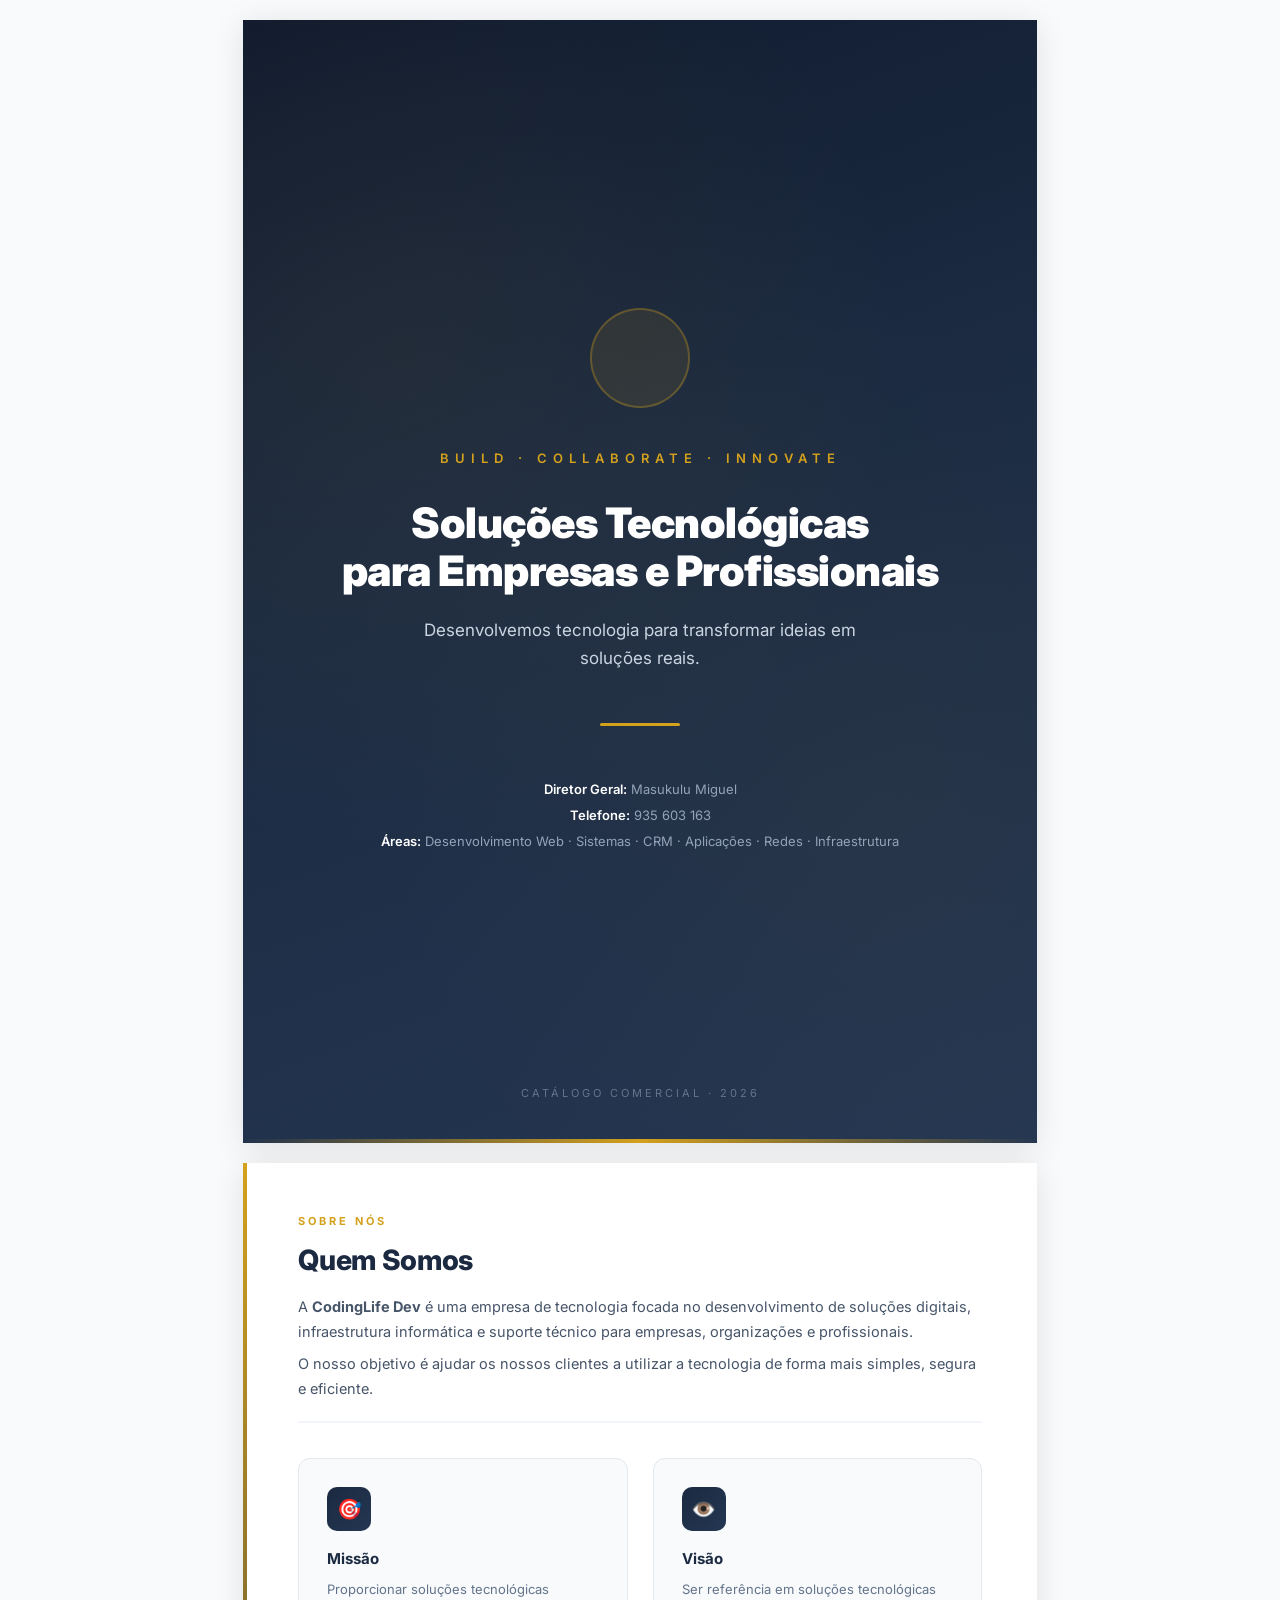
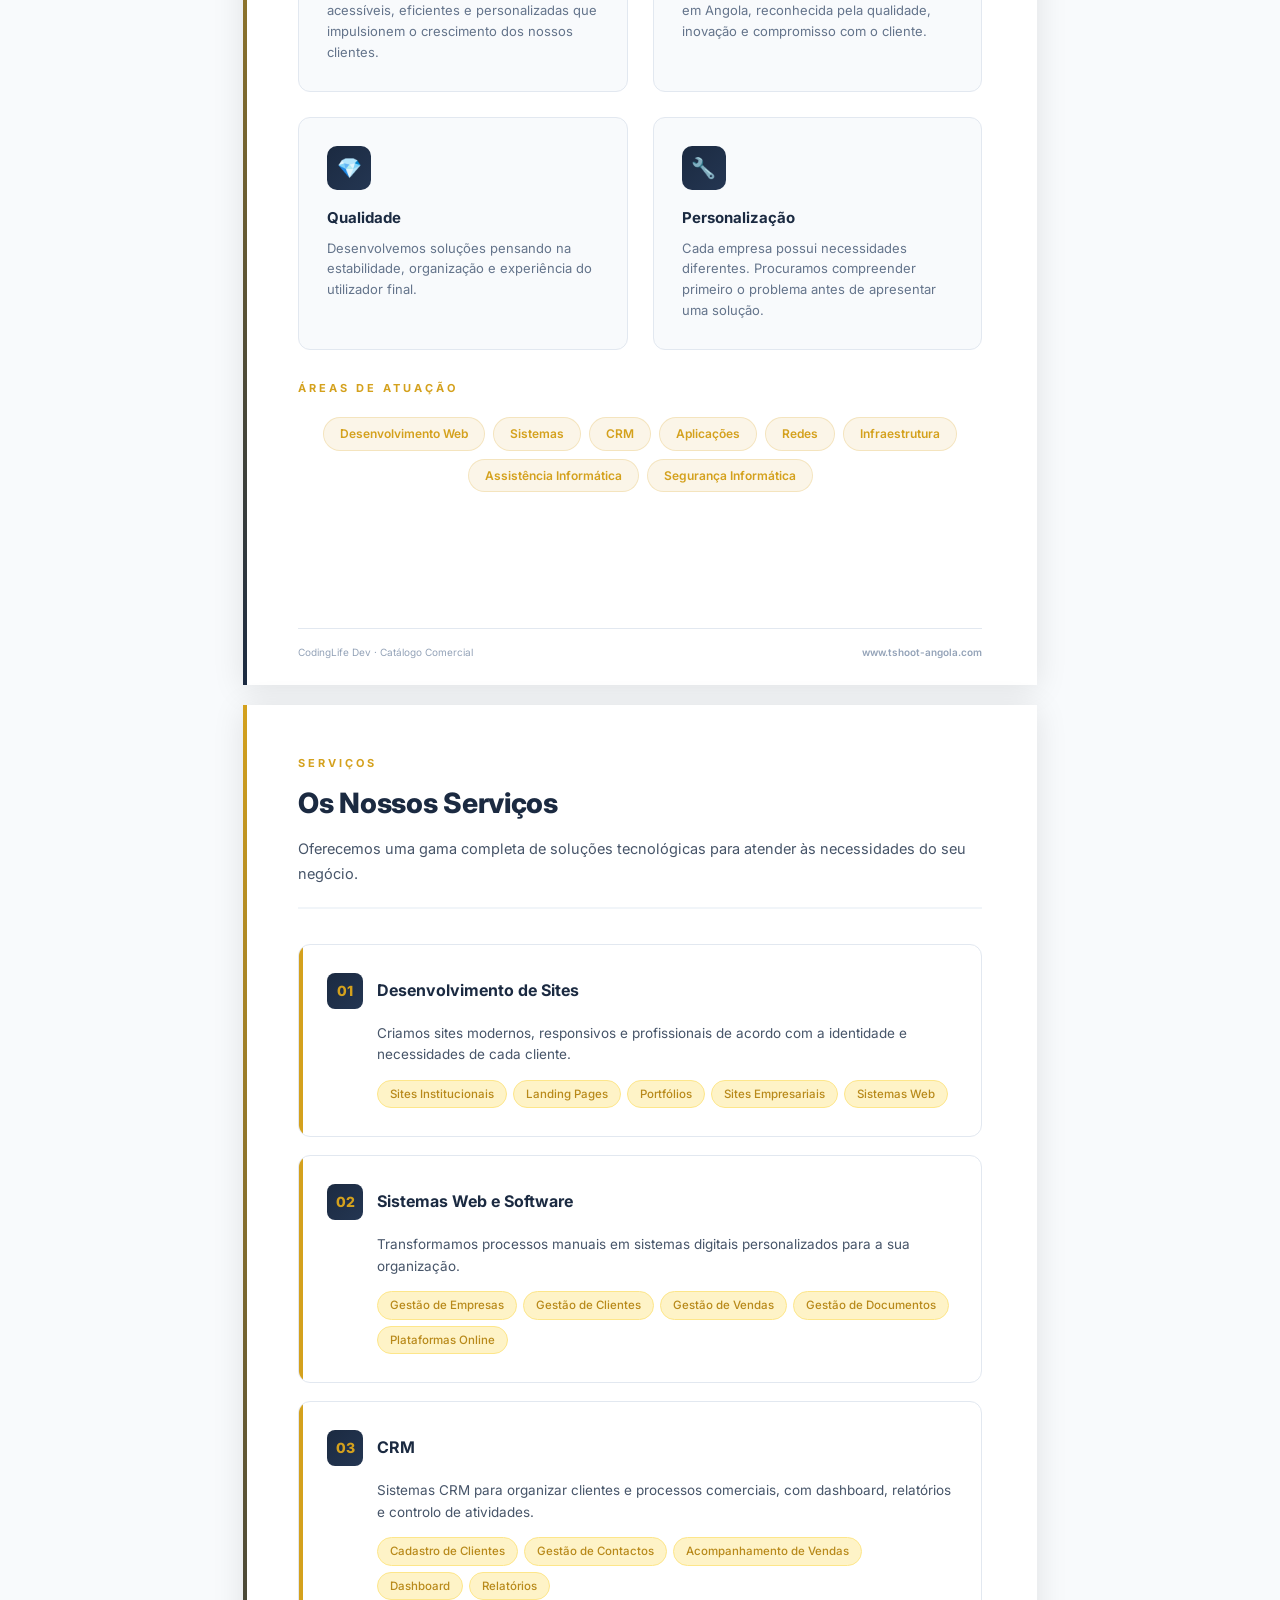
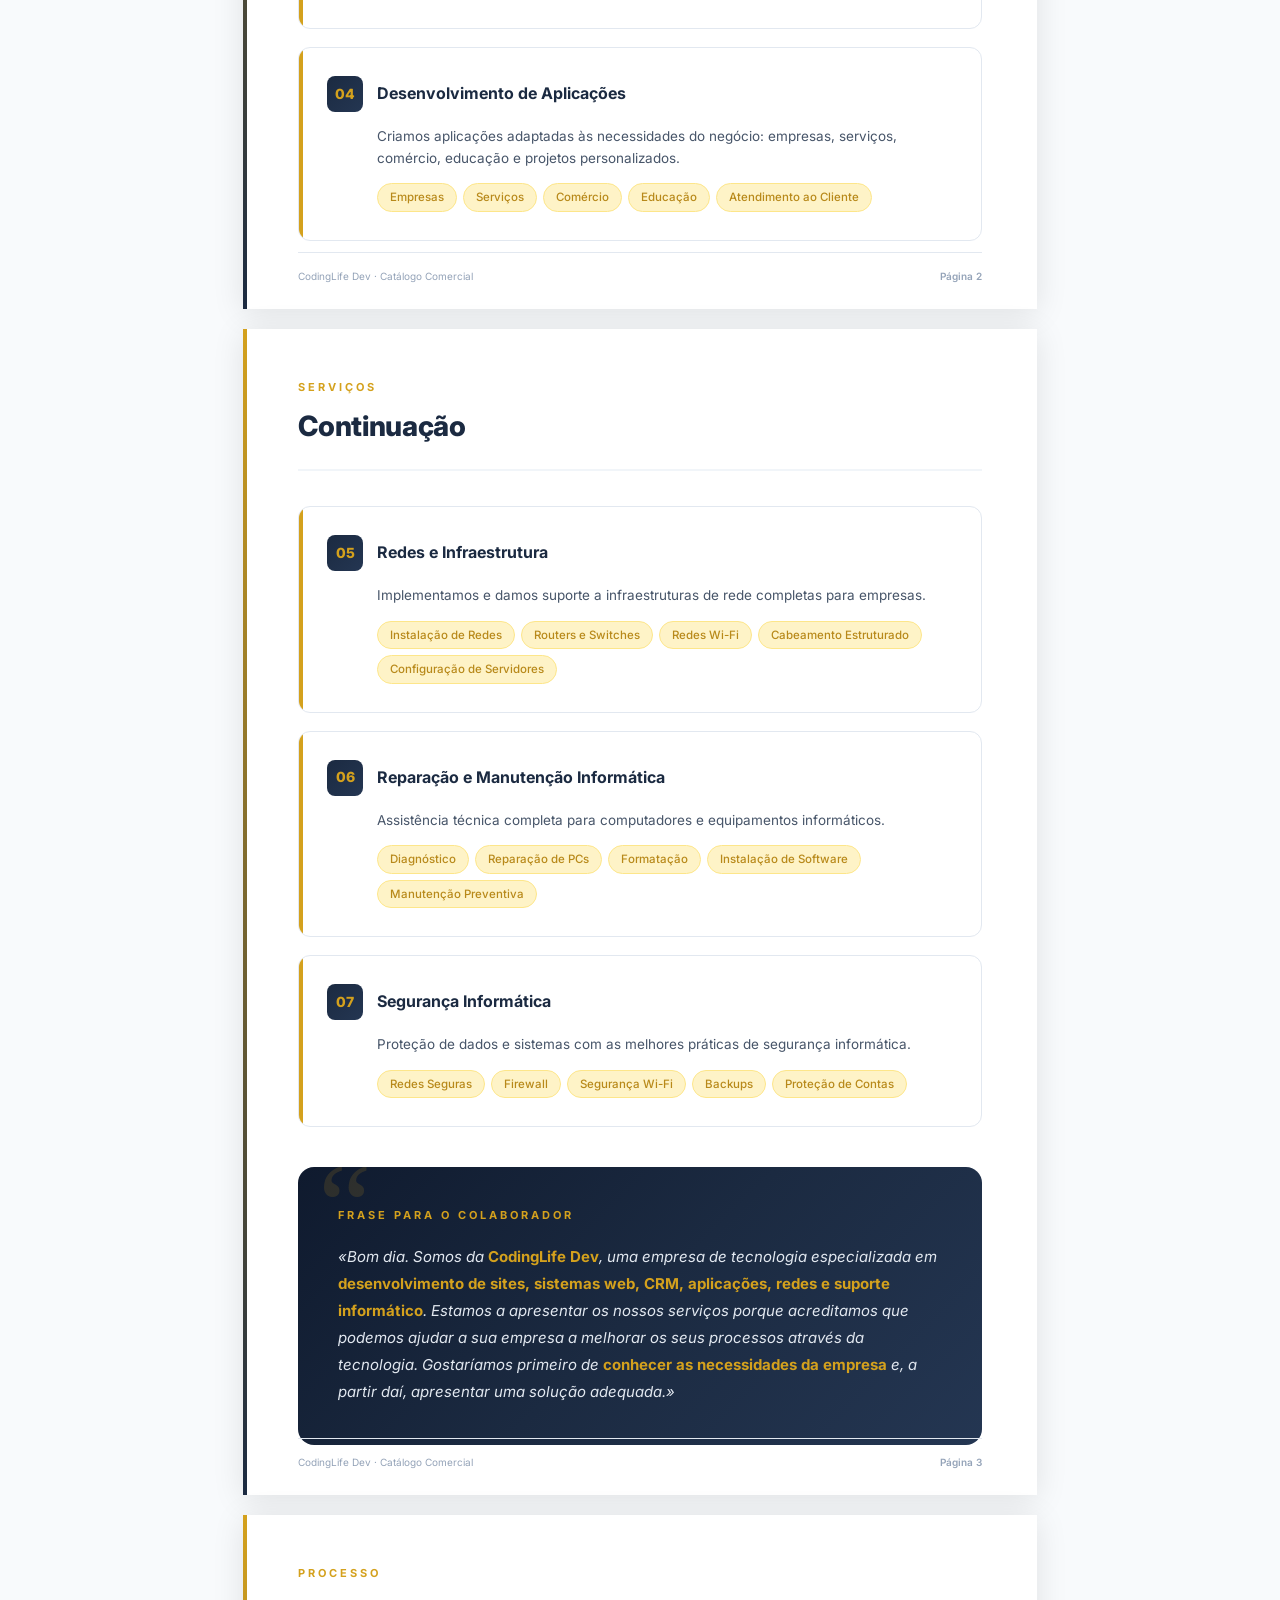
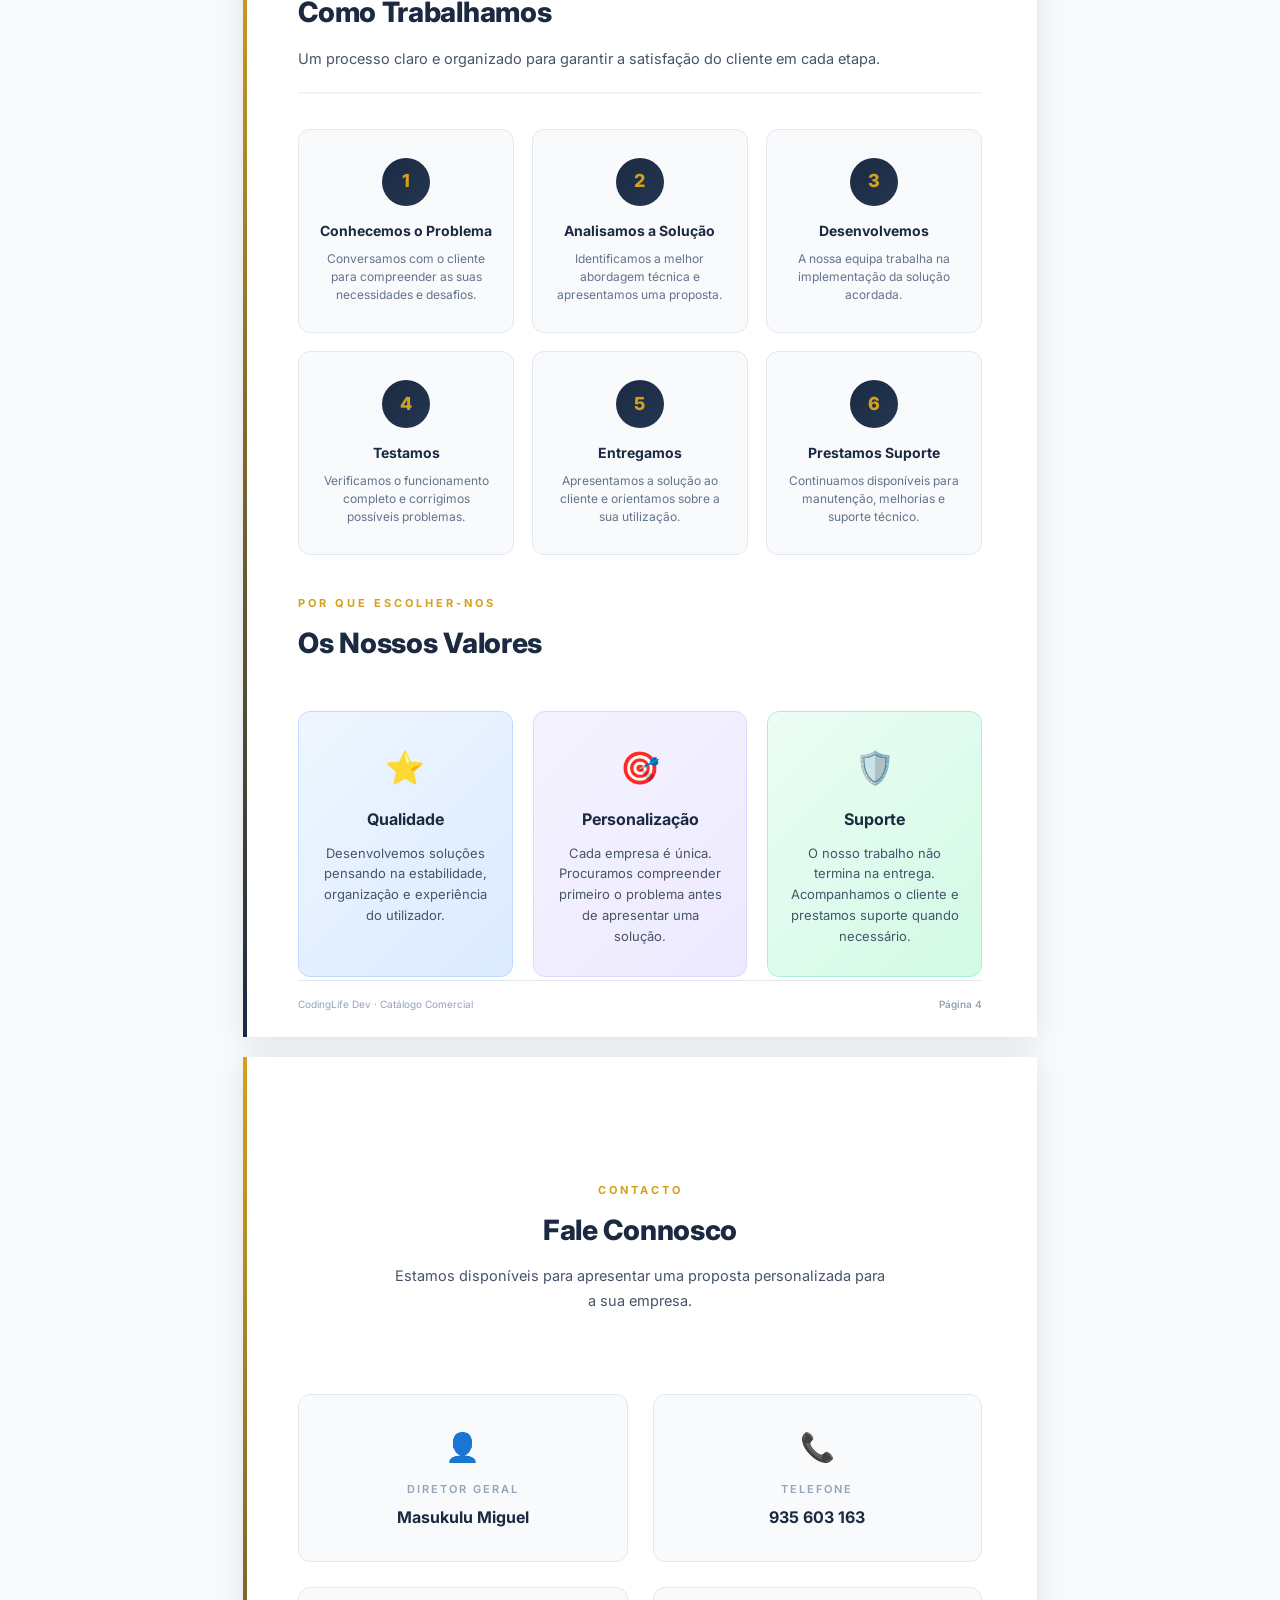
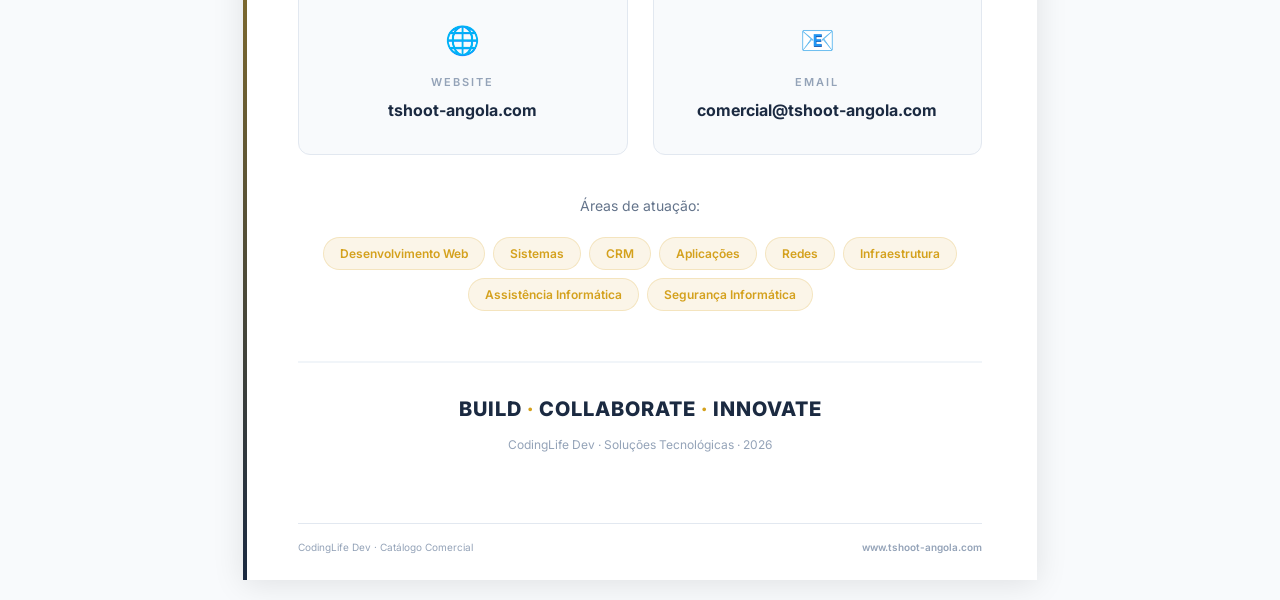
==== admin/public/catalogo-codinglife.html @ f054c332 "docs: add professional commercial catalog for CodingLife Dev" ====
<!DOCTYPE html>
<html lang="pt">
<head>
    <meta charset="UTF-8">
    <meta name="viewport" content="width=device-width, initial-scale=1.0">
    <title>CodingLife Dev - Catálogo Comercial</title>
    <style>
        @import url('https://fonts.googleapis.com/css2?family=Inter:wght@300;400;500;600;700;800;900&family=Plus+Jakarta+Sans:wght@400;500;600;700;800&display=swap');

        * { margin: 0; padding: 0; box-sizing: border-box; }

        :root {
            --navy: #1B2A41;
            --navy-light: #243652;
            --navy-dark: #0f1a2e;
            --gold: #D4A11D;
            --gold-light: #e8b93a;
            --gold-dark: #b8891a;
            --white: #ffffff;
            --gray-50: #f8fafc;
            --gray-100: #f1f5f9;
            --gray-200: #e2e8f0;
            --gray-300: #cbd5e1;
            --gray-400: #94a3b8;
            --gray-500: #64748b;
            --gray-600: #475569;
            --gray-700: #334155;
            --gray-800: #1e293b;
            --gray-900: #0f172a;
        }

        body {
            font-family: 'Inter', 'Plus Jakarta Sans', sans-serif;
            background: var(--gray-50);
            color: var(--gray-800);
            line-height: 1.6;
        }

        .page {
            width: 210mm;
            min-height: 297mm;
            margin: 0 auto;
            background: var(--white);
            position: relative;
            overflow: hidden;
        }

        @media screen {
            .page {
                margin: 20px auto;
                box-shadow: 0 4px 30px rgba(0,0,0,0.1);
            }
        }

        /* ==================== CAPA ==================== */
        .cover {
            height: 297mm;
            background: linear-gradient(160deg, var(--navy-dark) 0%, var(--navy) 40%, var(--navy-light) 100%);
            display: flex;
            flex-direction: column;
            justify-content: center;
            align-items: center;
            text-align: center;
            position: relative;
            padding: 60px 50px;
        }

        .cover::before {
            content: '';
            position: absolute;
            top: 0; left: 0; right: 0; bottom: 0;
            background:
                radial-gradient(circle at 20% 30%, rgba(212,161,29,0.06) 0%, transparent 50%),
                radial-gradient(circle at 80% 70%, rgba(212,161,29,0.04) 0%, transparent 50%);
        }

        .cover::after {
            content: '';
            position: absolute;
            bottom: 0; left: 0; right: 0;
            height: 4px;
            background: linear-gradient(90deg, transparent, var(--gold), transparent);
        }

        .cover-content {
            position: relative;
            z-index: 1;
        }

        .cover-logo {
            width: 220px;
            margin-bottom: 50px;
            filter: brightness(1.1);
        }

        .cover-tagline {
            color: var(--gold);
            font-size: 13px;
            font-weight: 600;
            letter-spacing: 6px;
            text-transform: uppercase;
            margin-bottom: 30px;
        }

        .cover-title {
            color: var(--white);
            font-size: 42px;
            font-weight: 900;
            line-height: 1.15;
            margin-bottom: 20px;
            letter-spacing: -0.5px;
        }

        .cover-subtitle {
            color: var(--gray-300);
            font-size: 17px;
            font-weight: 400;
            max-width: 500px;
            margin: 0 auto 50px;
            line-height: 1.7;
        }

        .cover-divider {
            width: 80px;
            height: 3px;
            background: var(--gold);
            margin: 0 auto 50px;
            border-radius: 2px;
        }

        .cover-contact {
            color: var(--gray-400);
            font-size: 13px;
            line-height: 2;
        }

        .cover-contact strong {
            color: var(--white);
            font-weight: 600;
        }

        .cover-bottom {
            position: absolute;
            bottom: 40px;
            left: 0; right: 0;
            text-align: center;
            z-index: 1;
        }

        .cover-bottom p {
            color: var(--gray-500);
            font-size: 11px;
            letter-spacing: 3px;
            text-transform: uppercase;
        }

        /* ==================== SECCÕES ==================== */
        .section-page {
            padding: 50px 55px;
            min-height: 297mm;
            position: relative;
        }

        .section-page::before {
            content: '';
            position: absolute;
            top: 0; left: 0;
            width: 4px;
            height: 100%;
            background: linear-gradient(180deg, var(--gold) 0%, var(--navy) 100%);
        }

        .section-header {
            margin-bottom: 35px;
            padding-bottom: 20px;
            border-bottom: 2px solid var(--gray-100);
        }

        .section-number {
            font-size: 11px;
            font-weight: 700;
            color: var(--gold);
            letter-spacing: 3px;
            text-transform: uppercase;
            margin-bottom: 8px;
        }

        .section-title {
            font-size: 28px;
            font-weight: 800;
            color: var(--navy);
            letter-spacing: -0.3px;
        }

        .section-intro {
            font-size: 14.5px;
            color: var(--gray-600);
            margin-top: 12px;
            line-height: 1.7;
        }

        /* ==================== SOBRE ==================== */
        .about-grid {
            display: grid;
            grid-template-columns: 1fr 1fr;
            gap: 25px;
            margin-top: 25px;
        }

        .about-card {
            background: var(--gray-50);
            border: 1px solid var(--gray-200);
            border-radius: 12px;
            padding: 28px;
            transition: all 0.3s;
        }

        .about-card:hover {
            border-color: var(--gold);
            box-shadow: 0 4px 20px rgba(212,161,29,0.08);
        }

        .about-card .icon {
            width: 44px;
            height: 44px;
            background: linear-gradient(135deg, var(--navy), var(--navy-light));
            border-radius: 10px;
            display: flex;
            align-items: center;
            justify-content: center;
            font-size: 20px;
            margin-bottom: 16px;
        }

        .about-card h3 {
            font-size: 15px;
            font-weight: 700;
            color: var(--navy);
            margin-bottom: 8px;
        }

        .about-card p {
            font-size: 13px;
            color: var(--gray-500);
            line-height: 1.6;
        }

        /* ==================== SERVIÇOS ==================== */
        .service-item {
            background: var(--white);
            border: 1px solid var(--gray-200);
            border-radius: 12px;
            padding: 28px;
            margin-bottom: 18px;
            position: relative;
            overflow: hidden;
            page-break-inside: avoid;
        }

        .service-item::before {
            content: '';
            position: absolute;
            top: 0; left: 0;
            width: 4px;
            height: 100%;
            background: var(--gold);
            border-radius: 2px 0 0 2px;
        }

        .service-item:hover {
            border-color: var(--gold-light);
            box-shadow: 0 2px 15px rgba(212,161,29,0.06);
        }

        .service-header {
            display: flex;
            align-items: center;
            gap: 14px;
            margin-bottom: 14px;
        }

        .service-num {
            width: 36px;
            height: 36px;
            background: linear-gradient(135deg, var(--navy), var(--navy-light));
            color: var(--gold);
            border-radius: 8px;
            display: flex;
            align-items: center;
            justify-content: center;
            font-size: 14px;
            font-weight: 800;
            flex-shrink: 0;
        }

        .service-name {
            font-size: 16px;
            font-weight: 700;
            color: var(--navy);
        }

        .service-desc {
            font-size: 13.5px;
            color: var(--gray-600);
            margin-bottom: 14px;
            padding-left: 50px;
        }

        .service-tags {
            display: flex;
            flex-wrap: wrap;
            gap: 6px;
            padding-left: 50px;
        }

        .tag {
            display: inline-block;
            padding: 4px 12px;
            border-radius: 20px;
            font-size: 11.5px;
            font-weight: 500;
            background: var(--gray-50);
            color: var(--gray-600);
            border: 1px solid var(--gray-200);
        }

        .tag-gold {
            background: #fef3c7;
            color: var(--gold-dark);
            border-color: #fde68a;
        }

        /* ==================== PROCESSO ==================== */
        .process-grid {
            display: grid;
            grid-template-columns: repeat(3, 1fr);
            gap: 18px;
            margin-top: 25px;
        }

        .process-step {
            text-align: center;
            padding: 28px 18px;
            background: var(--gray-50);
            border: 1px solid var(--gray-200);
            border-radius: 12px;
            position: relative;
        }

        .process-step:hover {
            border-color: var(--gold);
        }

        .step-num {
            width: 48px;
            height: 48px;
            background: linear-gradient(135deg, var(--navy), var(--navy-light));
            color: var(--gold);
            border-radius: 50%;
            display: flex;
            align-items: center;
            justify-content: center;
            font-size: 18px;
            font-weight: 800;
            margin: 0 auto 14px;
        }

        .step-title {
            font-size: 14px;
            font-weight: 700;
            color: var(--navy);
            margin-bottom: 8px;
        }

        .step-desc {
            font-size: 12px;
            color: var(--gray-500);
            line-height: 1.5;
        }

        /* ==================== POR QUE NÓS ==================== */
        .why-grid {
            display: grid;
            grid-template-columns: repeat(3, 1fr);
            gap: 20px;
            margin-top: 25px;
        }

        .why-card {
            text-align: center;
            padding: 30px 20px;
            border-radius: 12px;
            border: 1px solid var(--gray-200);
        }

        .why-card:nth-child(1) {
            background: linear-gradient(135deg, #eff6ff, #dbeafe);
            border-color: #bfdbfe;
        }

        .why-card:nth-child(2) {
            background: linear-gradient(135deg, #f5f3ff, #ede9fe);
            border-color: #ddd6fe;
        }

        .why-card:nth-child(3) {
            background: linear-gradient(135deg, #ecfdf5, #d1fae5);
            border-color: #a7f3d0;
        }

        .why-icon {
            font-size: 32px;
            margin-bottom: 14px;
        }

        .why-card h3 {
            font-size: 16px;
            font-weight: 700;
            color: var(--navy);
            margin-bottom: 10px;
        }

        .why-card p {
            font-size: 13px;
            color: var(--gray-600);
            line-height: 1.6;
        }

        /* ==================== FRASE ==================== */
        .pitch-box {
            background: linear-gradient(135deg, var(--navy-dark), var(--navy), var(--navy-light));
            border-radius: 16px;
            padding: 40px;
            margin-top: 30px;
            position: relative;
            overflow: hidden;
        }

        .pitch-box::before {
            content: '\201C';
            position: absolute;
            top: -20px;
            left: 20px;
            font-size: 120px;
            color: rgba(212,161,29,0.15);
            font-family: Georgia, serif;
            line-height: 1;
        }

        .pitch-box .label {
            font-size: 11px;
            font-weight: 700;
            color: var(--gold);
            letter-spacing: 3px;
            text-transform: uppercase;
            margin-bottom: 18px;
            position: relative;
            z-index: 1;
        }

        .pitch-box .text {
            font-size: 15px;
            color: var(--gray-200);
            line-height: 1.8;
            font-style: italic;
            position: relative;
            z-index: 1;
        }

        .pitch-box .text strong {
            color: var(--gold);
            font-style: normal;
        }

        /* ==================== CONTACTO ==================== */
        .contact-grid {
            display: grid;
            grid-template-columns: 1fr 1fr;
            gap: 25px;
            margin-top: 25px;
        }

        .contact-card {
            background: var(--gray-50);
            border: 1px solid var(--gray-200);
            border-radius: 12px;
            padding: 30px;
            text-align: center;
        }

        .contact-card .icon {
            font-size: 28px;
            margin-bottom: 12px;
        }

        .contact-card .label {
            font-size: 11px;
            font-weight: 600;
            color: var(--gray-400);
            letter-spacing: 2px;
            text-transform: uppercase;
            margin-bottom: 6px;
        }

        .contact-card .value {
            font-size: 16px;
            font-weight: 700;
            color: var(--navy);
        }

        .contact-card .value a {
            color: var(--navy);
            text-decoration: none;
        }

        /* ==================== RODAPÉ ==================== */
        .page-footer {
            position: absolute;
            bottom: 25px;
            left: 55px;
            right: 55px;
            display: flex;
            justify-content: space-between;
            align-items: center;
            padding-top: 15px;
            border-top: 1px solid var(--gray-200);
        }

        .page-footer .left {
            font-size: 10px;
            color: var(--gray-400);
        }

        .page-footer .right {
            font-size: 10px;
            color: var(--gray-400);
            font-weight: 600;
        }

        /* ==================== UTILITÁRIOS ==================== */
        .gold-text { color: var(--gold); }
        .navy-text { color: var(--navy); }
        .text-center { text-align: center; }
        .mt-10 { margin-top: 10px; }
        .mt-20 { margin-top: 20px; }
        .mb-10 { margin-bottom: 10px; }

        .areas-bar {
            display: flex;
            flex-wrap: wrap;
            gap: 8px;
            justify-content: center;
            margin-top: 20px;
        }

        .area-badge {
            padding: 6px 16px;
            border-radius: 20px;
            font-size: 12px;
            font-weight: 600;
            background: rgba(212,161,29,0.1);
            color: var(--gold);
            border: 1px solid rgba(212,161,29,0.2);
        }

        @media print {
            body { background: white; }
            .page { margin: 0; box-shadow: none; }
            .page-break { page-break-before: always; }
        }
    </style>
</head>
<body>

<!-- ==================== PÁGINA 1: CAPA ==================== -->
<div class="page">
    <div class="cover">
        <div class="cover-content">
            <img src="https://i.imgur.com/logo-placeholder.png" alt="CodingLife Dev" class="cover-logo"
                 onerror="this.outerHTML='<div style=&quot;width:100px;height:100px;background:rgba(212,161,29,0.1);border-radius:50%;display:flex;align-items:center;justify-content:center;margin:0 auto 40px;border:2px solid rgba(212,161,29,0.3)&quot;><span style=&quot;font-size:36px;color:#D4A11D;font-weight:900&quot;>&lt;/&gt;</span></div>'">
            <div class="cover-tagline">Build · Collaborate · Innovate</div>
            <h1 class="cover-title">Soluções Tecnológicas<br>para Empresas e Profissionais</h1>
            <p class="cover-subtitle">Desenvolvemos tecnologia para transformar ideias em soluções reais.</p>
            <div class="cover-divider"></div>
            <div class="cover-contact">
                <strong>Diretor Geral:</strong> Masukulu Miguel<br>
                <strong>Telefone:</strong> 935 603 163<br>
                <strong>Áreas:</strong> Desenvolvimento Web · Sistemas · CRM · Aplicações · Redes · Infraestrutura
            </div>
        </div>
        <div class="cover-bottom">
            <p>Catálogo Comercial · 2026</p>
        </div>
    </div>
</div>

<!-- ==================== PÁGINA 2: SOBRE NÓS ==================== -->
<div class="page page-break">
    <div class="section-page">
        <div class="section-header">
            <div class="section-number">Sobre Nós</div>
            <h2 class="section-title">Quem Somos</h2>
            <p class="section-intro">
                A <strong>CodingLife Dev</strong> é uma empresa de tecnologia focada no desenvolvimento de soluções digitais,
                infraestrutura informática e suporte técnico para empresas, organizações e profissionais.
            </p>
            <p class="section-intro" style="margin-top: 8px;">
                O nosso objetivo é ajudar os nossos clientes a utilizar a tecnologia de forma mais simples, segura e eficiente.
            </p>
        </div>

        <div class="about-grid">
            <div class="about-card">
                <div class="icon">🎯</div>
                <h3>Missão</h3>
                <p>Proporcionar soluções tecnológicas acessíveis, eficientes e personalizadas que impulsionem o crescimento dos nossos clientes.</p>
            </div>
            <div class="about-card">
                <div class="icon">👁️</div>
                <h3>Visão</h3>
                <p>Ser referência em soluções tecnológicas em Angola, reconhecida pela qualidade, inovação e compromisso com o cliente.</p>
            </div>
            <div class="about-card">
                <div class="icon">💎</div>
                <h3>Qualidade</h3>
                <p>Desenvolvemos soluções pensando na estabilidade, organização e experiência do utilizador final.</p>
            </div>
            <div class="about-card">
                <div class="icon">🔧</div>
                <h3>Personalização</h3>
                <p>Cada empresa possui necessidades diferentes. Procuramos compreender primeiro o problema antes de apresentar uma solução.</p>
            </div>
        </div>

        <div style="margin-top: 30px;">
            <div class="section-number">Áreas de Atuação</div>
            <div class="areas-bar">
                <span class="area-badge">Desenvolvimento Web</span>
                <span class="area-badge">Sistemas</span>
                <span class="area-badge">CRM</span>
                <span class="area-badge">Aplicações</span>
                <span class="area-badge">Redes</span>
                <span class="area-badge">Infraestrutura</span>
                <span class="area-badge">Assistência Informática</span>
                <span class="area-badge">Segurança Informática</span>
            </div>
        </div>

        <div class="page-footer">
            <div class="left">CodingLife Dev · Catálogo Comercial</div>
            <div class="right">www.tshoot-angola.com</div>
        </div>
    </div>
</div>

<!-- ==================== PÁGINA 3: SERVIÇOS (1-4) ==================== -->
<div class="page page-break">
    <div class="section-page">
        <div class="section-header">
            <div class="section-number">Serviços</div>
            <h2 class="section-title">Os Nossos Serviços</h2>
            <p class="section-intro">Oferecemos uma gama completa de soluções tecnológicas para atender às necessidades do seu negócio.</p>
        </div>

        <div class="service-item">
            <div class="service-header">
                <div class="service-num">01</div>
                <h3 class="service-name">Desenvolvimento de Sites</h3>
            </div>
            <p class="service-desc">Criamos sites modernos, responsivos e profissionais de acordo com a identidade e necessidades de cada cliente.</p>
            <div class="service-tags">
                <span class="tag tag-gold">Sites Institucionais</span>
                <span class="tag tag-gold">Landing Pages</span>
                <span class="tag tag-gold">Portfólios</span>
                <span class="tag tag-gold">Sites Empresariais</span>
                <span class="tag tag-gold">Sistemas Web</span>
            </div>
        </div>

        <div class="service-item">
            <div class="service-header">
                <div class="service-num">02</div>
                <h3 class="service-name">Sistemas Web e Software</h3>
            </div>
            <p class="service-desc">Transformamos processos manuais em sistemas digitais personalizados para a sua organização.</p>
            <div class="service-tags">
                <span class="tag tag-gold">Gestão de Empresas</span>
                <span class="tag tag-gold">Gestão de Clientes</span>
                <span class="tag tag-gold">Gestão de Vendas</span>
                <span class="tag tag-gold">Gestão de Documentos</span>
                <span class="tag tag-gold">Plataformas Online</span>
            </div>
        </div>

        <div class="service-item">
            <div class="service-header">
                <div class="service-num">03</div>
                <h3 class="service-name">CRM</h3>
            </div>
            <p class="service-desc">Sistemas CRM para organizar clientes e processos comerciais, com dashboard, relatórios e controlo de atividades.</p>
            <div class="service-tags">
                <span class="tag tag-gold">Cadastro de Clientes</span>
                <span class="tag tag-gold">Gestão de Contactos</span>
                <span class="tag tag-gold">Acompanhamento de Vendas</span>
                <span class="tag tag-gold">Dashboard</span>
                <span class="tag tag-gold">Relatórios</span>
            </div>
        </div>

        <div class="service-item">
            <div class="service-header">
                <div class="service-num">04</div>
                <h3 class="service-name">Desenvolvimento de Aplicações</h3>
            </div>
            <p class="service-desc">Criamos aplicações adaptadas às necessidades do negócio: empresas, serviços, comércio, educação e projetos personalizados.</p>
            <div class="service-tags">
                <span class="tag tag-gold">Empresas</span>
                <span class="tag tag-gold">Serviços</span>
                <span class="tag tag-gold">Comércio</span>
                <span class="tag tag-gold">Educação</span>
                <span class="tag tag-gold">Atendimento ao Cliente</span>
            </div>
        </div>

        <div class="page-footer">
            <div class="left">CodingLife Dev · Catálogo Comercial</div>
            <div class="right">Página 2</div>
        </div>
    </div>
</div>

<!-- ==================== PÁGINA 4: SERVIÇOS (5-7) ==================== -->
<div class="page page-break">
    <div class="section-page">
        <div class="section-header">
            <div class="section-number">Serviços</div>
            <h2 class="section-title">Continuação</h2>
        </div>

        <div class="service-item">
            <div class="service-header">
                <div class="service-num">05</div>
                <h3 class="service-name">Redes e Infraestrutura</h3>
            </div>
            <p class="service-desc">Implementamos e damos suporte a infraestruturas de rede completas para empresas.</p>
            <div class="service-tags">
                <span class="tag tag-gold">Instalação de Redes</span>
                <span class="tag tag-gold">Routers e Switches</span>
                <span class="tag tag-gold">Redes Wi-Fi</span>
                <span class="tag tag-gold">Cabeamento Estruturado</span>
                <span class="tag tag-gold">Configuração de Servidores</span>
            </div>
        </div>

        <div class="service-item">
            <div class="service-header">
                <div class="service-num">06</div>
                <h3 class="service-name">Reparação e Manutenção Informática</h3>
            </div>
            <p class="service-desc">Assistência técnica completa para computadores e equipamentos informáticos.</p>
            <div class="service-tags">
                <span class="tag tag-gold">Diagnóstico</span>
                <span class="tag tag-gold">Reparação de PCs</span>
                <span class="tag tag-gold">Formatação</span>
                <span class="tag tag-gold">Instalação de Software</span>
                <span class="tag tag-gold">Manutenção Preventiva</span>
            </div>
        </div>

        <div class="service-item">
            <div class="service-header">
                <div class="service-num">07</div>
                <h3 class="service-name">Segurança Informática</h3>
            </div>
            <p class="service-desc">Proteção de dados e sistemas com as melhores práticas de segurança informática.</p>
            <div class="service-tags">
                <span class="tag tag-gold">Redes Seguras</span>
                <span class="tag tag-gold">Firewall</span>
                <span class="tag tag-gold">Segurança Wi-Fi</span>
                <span class="tag tag-gold">Backups</span>
                <span class="tag tag-gold">Proteção de Contas</span>
            </div>
        </div>

        <div style="margin-top: 40px;">
            <div class="pitch-box">
                <div class="label">Frase para o Colaborador</div>
                <p class="text">
                    «Bom dia. Somos da <strong>CodingLife Dev</strong>, uma empresa de tecnologia especializada em
                    <strong>desenvolvimento de sites, sistemas web, CRM, aplicações, redes e suporte informático</strong>.
                    Estamos a apresentar os nossos serviços porque acreditamos que podemos ajudar a sua empresa a melhorar
                    os seus processos através da tecnologia. Gostaríamos primeiro de <strong>conhecer as necessidades
                    da empresa</strong> e, a partir daí, apresentar uma solução adequada.»
                </p>
            </div>
        </div>

        <div class="page-footer">
            <div class="left">CodingLife Dev · Catálogo Comercial</div>
            <div class="right">Página 3</div>
        </div>
    </div>
</div>

<!-- ==================== PÁGINA 5: PROCESSO ==================== -->
<div class="page page-break">
    <div class="section-page">
        <div class="section-header">
            <div class="section-number">Processo</div>
            <h2 class="section-title">Como Trabalhamos</h2>
            <p class="section-intro">Um processo claro e organizado para garantir a satisfação do cliente em cada etapa.</p>
        </div>

        <div class="process-grid">
            <div class="process-step">
                <div class="step-num">1</div>
                <h3 class="step-title">Conhecemos o Problema</h3>
                <p class="step-desc">Conversamos com o cliente para compreender as suas necessidades e desafios.</p>
            </div>
            <div class="process-step">
                <div class="step-num">2</div>
                <h3 class="step-title">Analisamos a Solução</h3>
                <p class="step-desc">Identificamos a melhor abordagem técnica e apresentamos uma proposta.</p>
            </div>
            <div class="process-step">
                <div class="step-num">3</div>
                <h3 class="step-title">Desenvolvemos</h3>
                <p class="step-desc">A nossa equipa trabalha na implementação da solução acordada.</p>
            </div>
            <div class="process-step">
                <div class="step-num">4</div>
                <h3 class="step-title">Testamos</h3>
                <p class="step-desc">Verificamos o funcionamento completo e corrigimos possíveis problemas.</p>
            </div>
            <div class="process-step">
                <div class="step-num">5</div>
                <h3 class="step-title">Entregamos</h3>
                <p class="step-desc">Apresentamos a solução ao cliente e orientamos sobre a sua utilização.</p>
            </div>
            <div class="process-step">
                <div class="step-num">6</div>
                <h3 class="step-title">Prestamos Suporte</h3>
                <p class="step-desc">Continuamos disponíveis para manutenção, melhorias e suporte técnico.</p>
            </div>
        </div>

        <div style="margin-top: 40px;">
            <div class="section-header" style="border-bottom: none; margin-bottom: 0;">
                <div class="section-number">Por que escolher-nos</div>
                <h2 class="section-title">Os Nossos Valores</h2>
            </div>

            <div class="why-grid">
                <div class="why-card">
                    <div class="why-icon">⭐</div>
                    <h3>Qualidade</h3>
                    <p>Desenvolvemos soluções pensando na estabilidade, organização e experiência do utilizador.</p>
                </div>
                <div class="why-card">
                    <div class="why-icon">🎯</div>
                    <h3>Personalização</h3>
                    <p>Cada empresa é única. Procuramos compreender primeiro o problema antes de apresentar uma solução.</p>
                </div>
                <div class="why-card">
                    <div class="why-icon">🛡️</div>
                    <h3>Suporte</h3>
                    <p>O nosso trabalho não termina na entrega. Acompanhamos o cliente e prestamos suporte quando necessário.</p>
                </div>
            </div>
        </div>

        <div class="page-footer">
            <div class="left">CodingLife Dev · Catálogo Comercial</div>
            <div class="right">Página 4</div>
        </div>
    </div>
</div>

<!-- ==================== PÁGINA 6: CONTACTO ==================== -->
<div class="page page-break">
    <div class="section-page" style="display: flex; flex-direction: column; justify-content: center;">
        <div class="section-header" style="text-align: center; border-bottom: none;">
            <div class="section-number" style="text-align: center;">Contacto</div>
            <h2 class="section-title" style="text-align: center;">Fale Connosco</h2>
            <p class="section-intro" style="text-align: center; max-width: 500px; margin: 12px auto 0;">
                Estamos disponíveis para apresentar uma proposta personalizada para a sua empresa.
            </p>
        </div>

        <div class="contact-grid">
            <div class="contact-card">
                <div class="icon">👤</div>
                <div class="label">Diretor Geral</div>
                <div class="value">Masukulu Miguel</div>
            </div>
            <div class="contact-card">
                <div class="icon">📞</div>
                <div class="label">Telefone</div>
                <div class="value"><a href="tel:+244935603163">935 603 163</a></div>
            </div>
            <div class="contact-card">
                <div class="icon">🌐</div>
                <div class="label">Website</div>
                <div class="value"><a href="https://tshoot-angola.com" target="_blank">tshoot-angola.com</a></div>
            </div>
            <div class="contact-card">
                <div class="icon">📧</div>
                <div class="label">Email</div>
                <div class="value"><a href="mailto:comercial@tshoot-angola.com">comercial@tshoot-angola.com</a></div>
            </div>
        </div>

        <div style="text-align: center; margin-top: 40px;">
            <p style="font-size: 14px; color: var(--gray-500); margin-bottom: 15px;">
                Áreas de atuação:
            </p>
            <div class="areas-bar">
                <span class="area-badge">Desenvolvimento Web</span>
                <span class="area-badge">Sistemas</span>
                <span class="area-badge">CRM</span>
                <span class="area-badge">Aplicações</span>
                <span class="area-badge">Redes</span>
                <span class="area-badge">Infraestrutura</span>
                <span class="area-badge">Assistência Informática</span>
                <span class="area-badge">Segurança Informática</span>
            </div>
        </div>

        <div style="text-align: center; margin-top: 50px; padding-top: 30px; border-top: 2px solid var(--gray-100);">
            <p style="font-size: 20px; font-weight: 800; color: var(--navy); letter-spacing: 1px;">
                BUILD <span class="gold-text">·</span> COLLABORATE <span class="gold-text">·</span> INNOVATE
            </p>
            <p style="font-size: 12px; color: var(--gray-400); margin-top: 10px;">
                CodingLife Dev · Soluções Tecnológicas · 2026
            </p>
        </div>

        <div class="page-footer">
            <div class="left">CodingLife Dev · Catálogo Comercial</div>
            <div class="right">www.tshoot-angola.com</div>
        </div>
    </div>
</div>

</body>
</html>
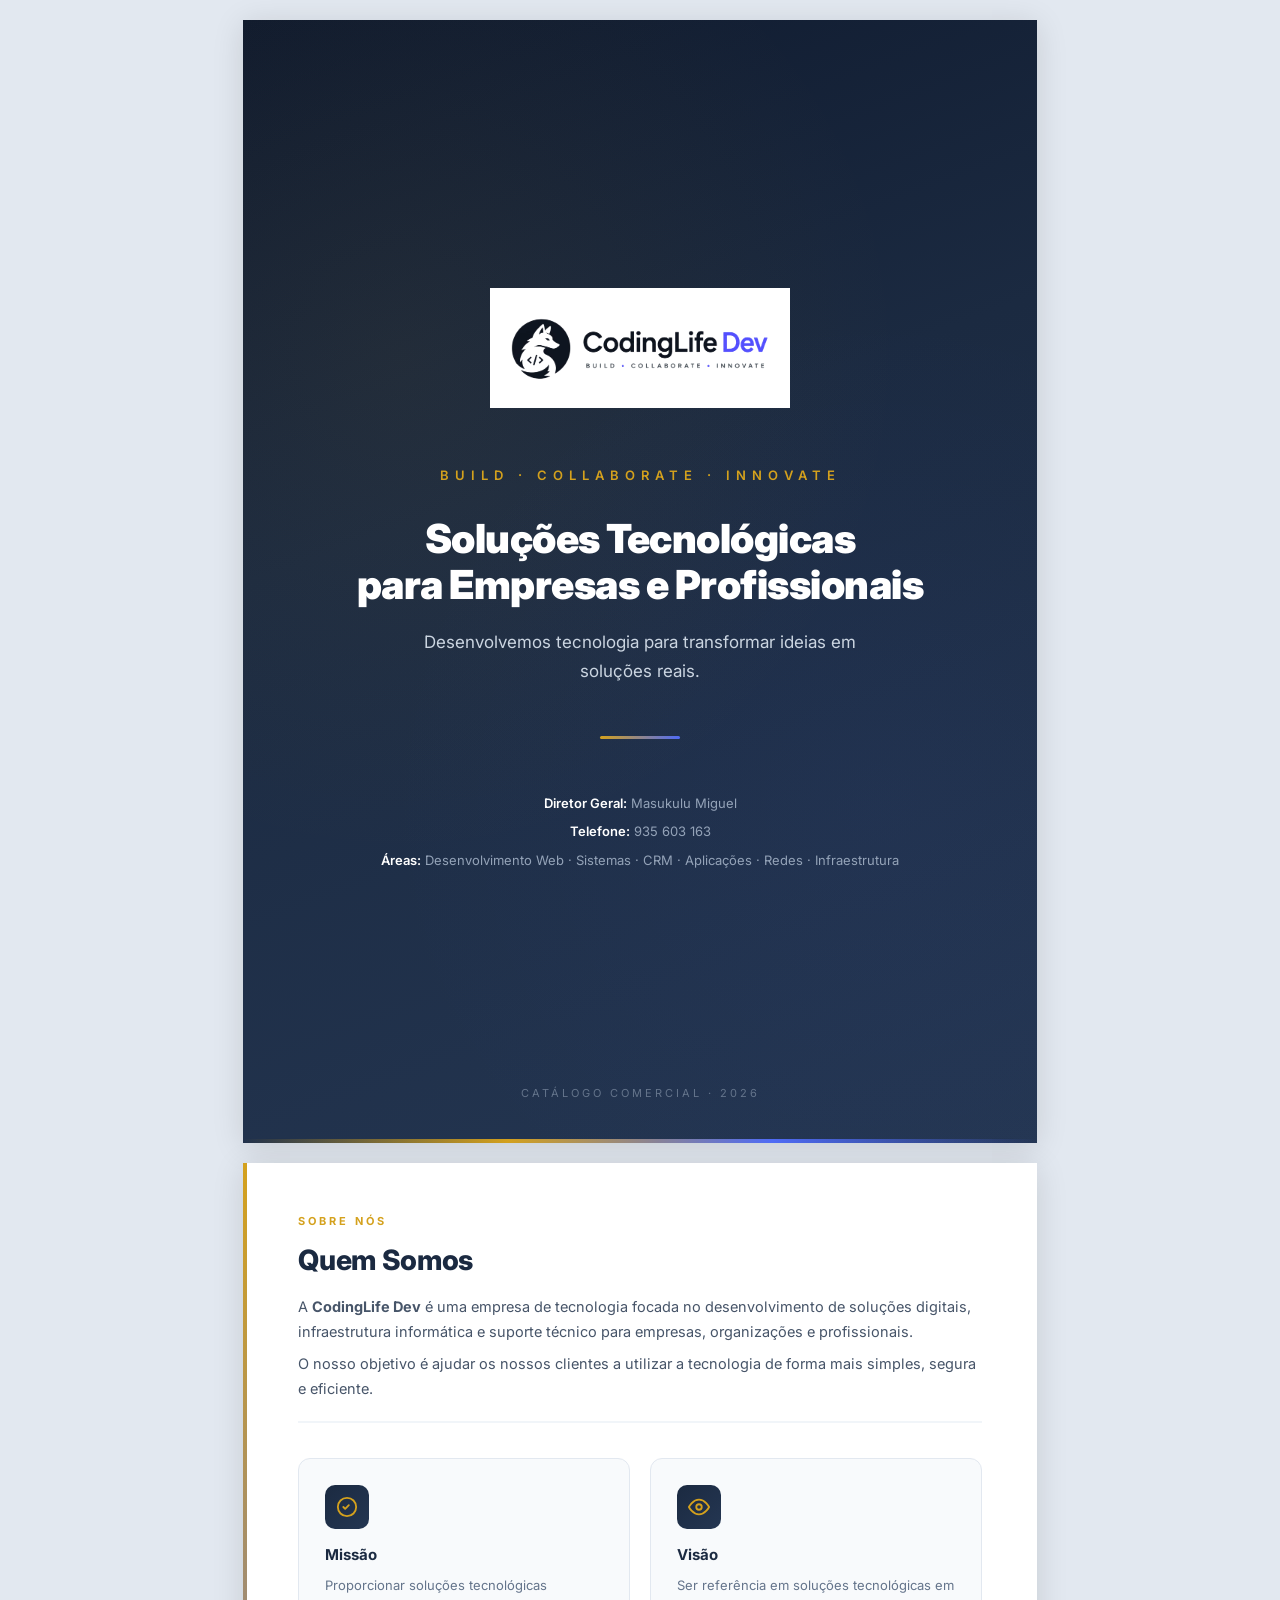
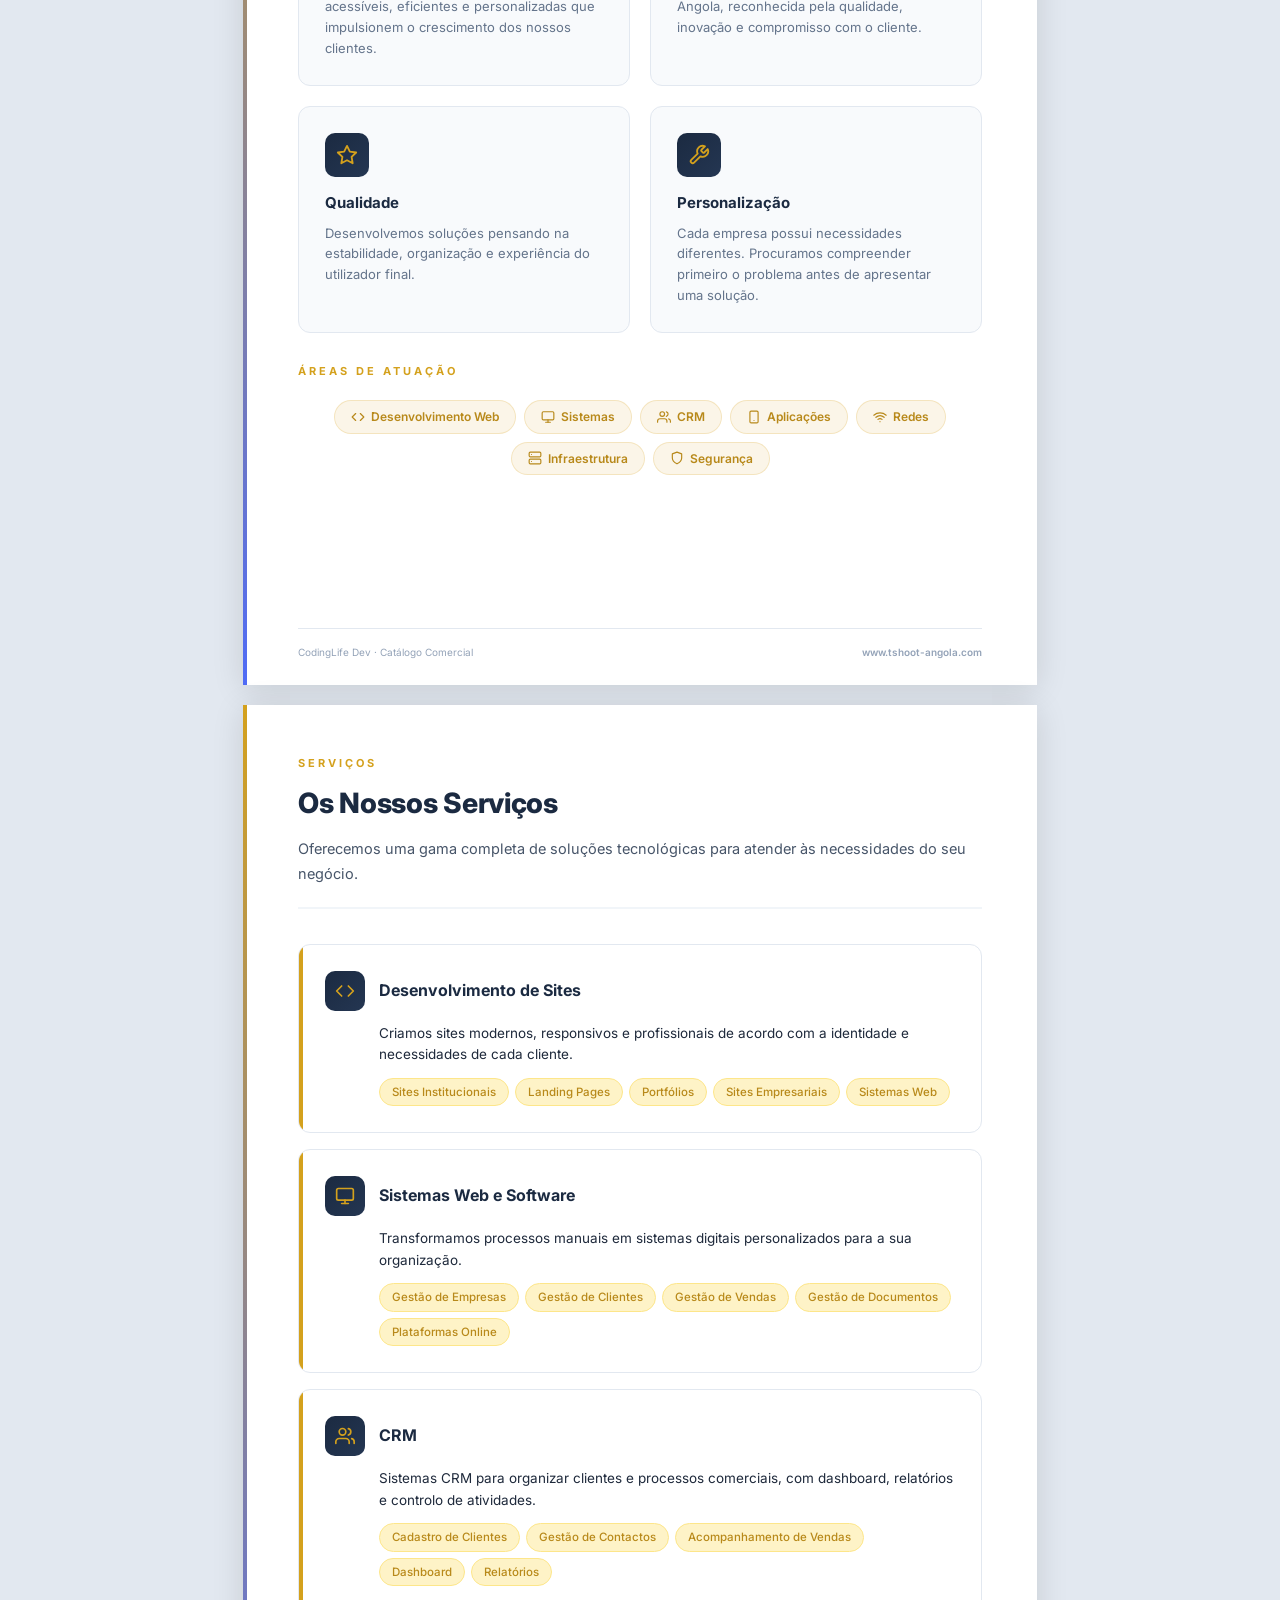
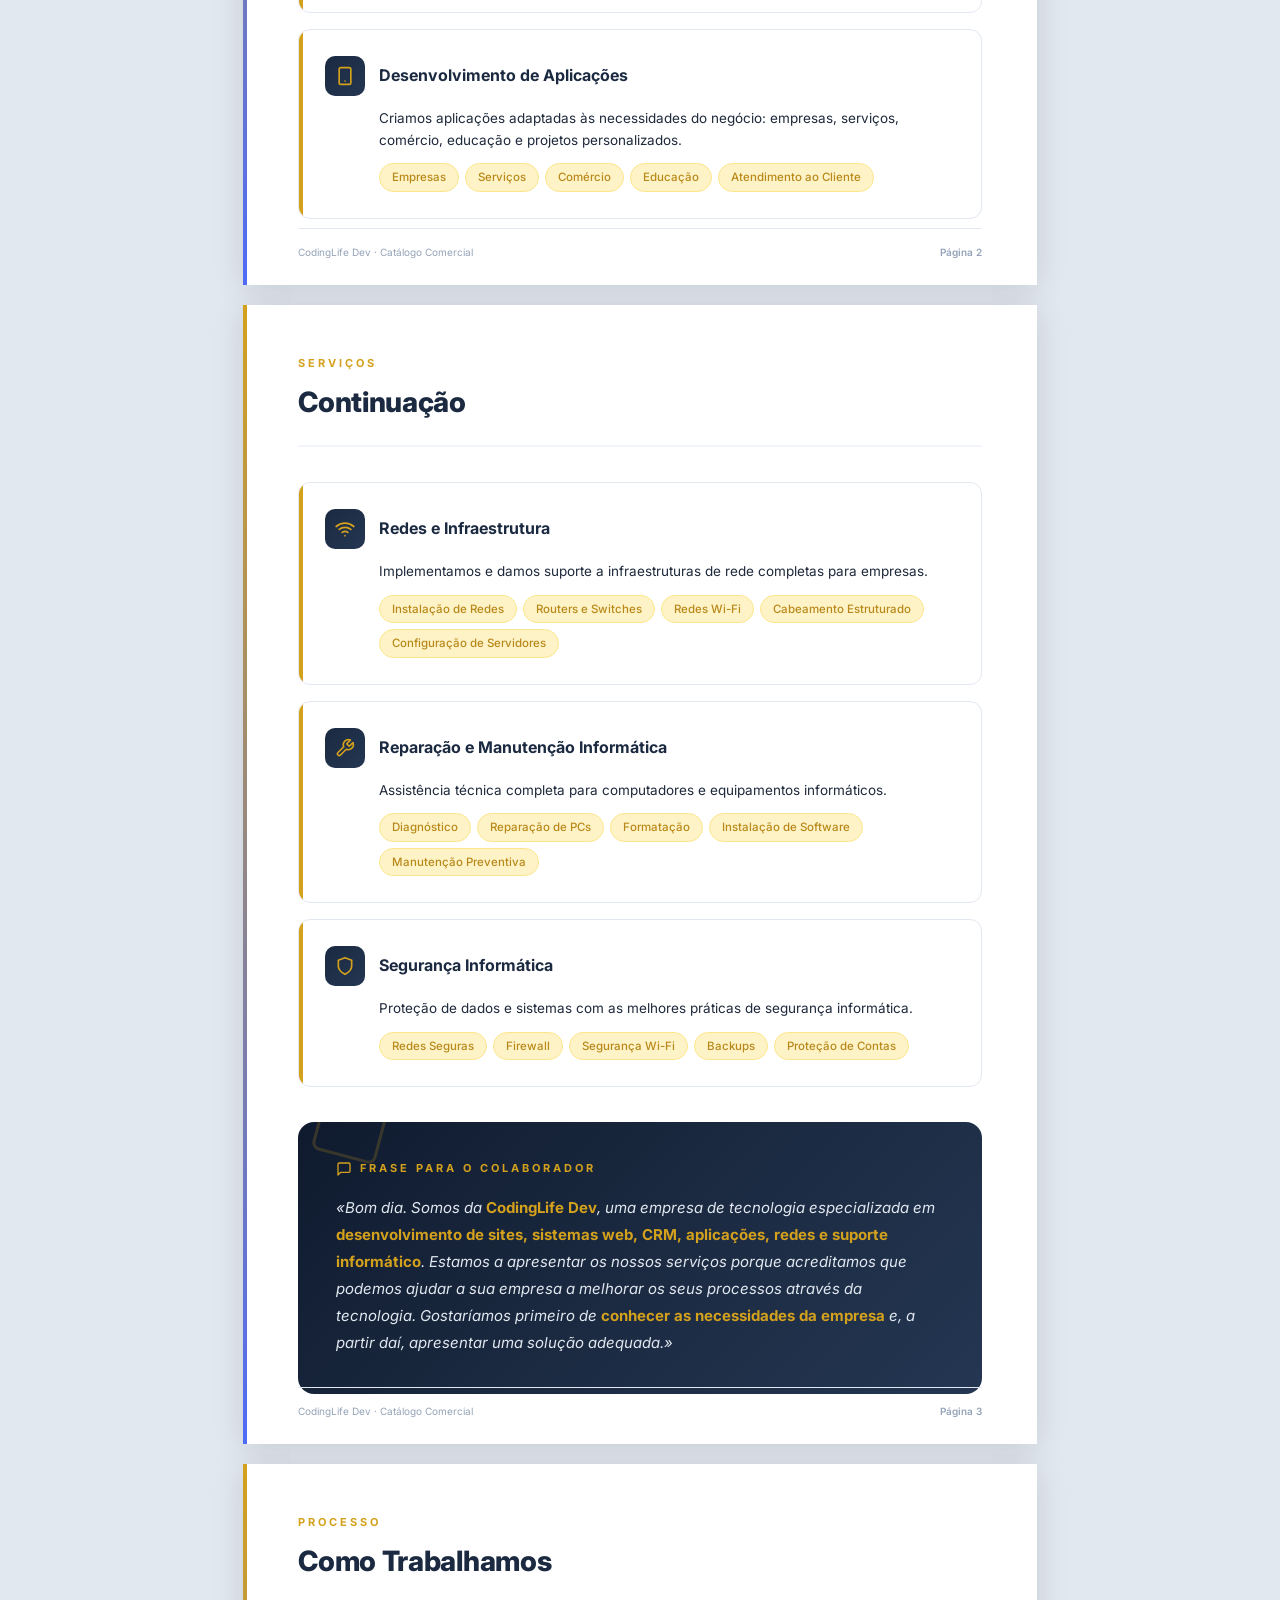
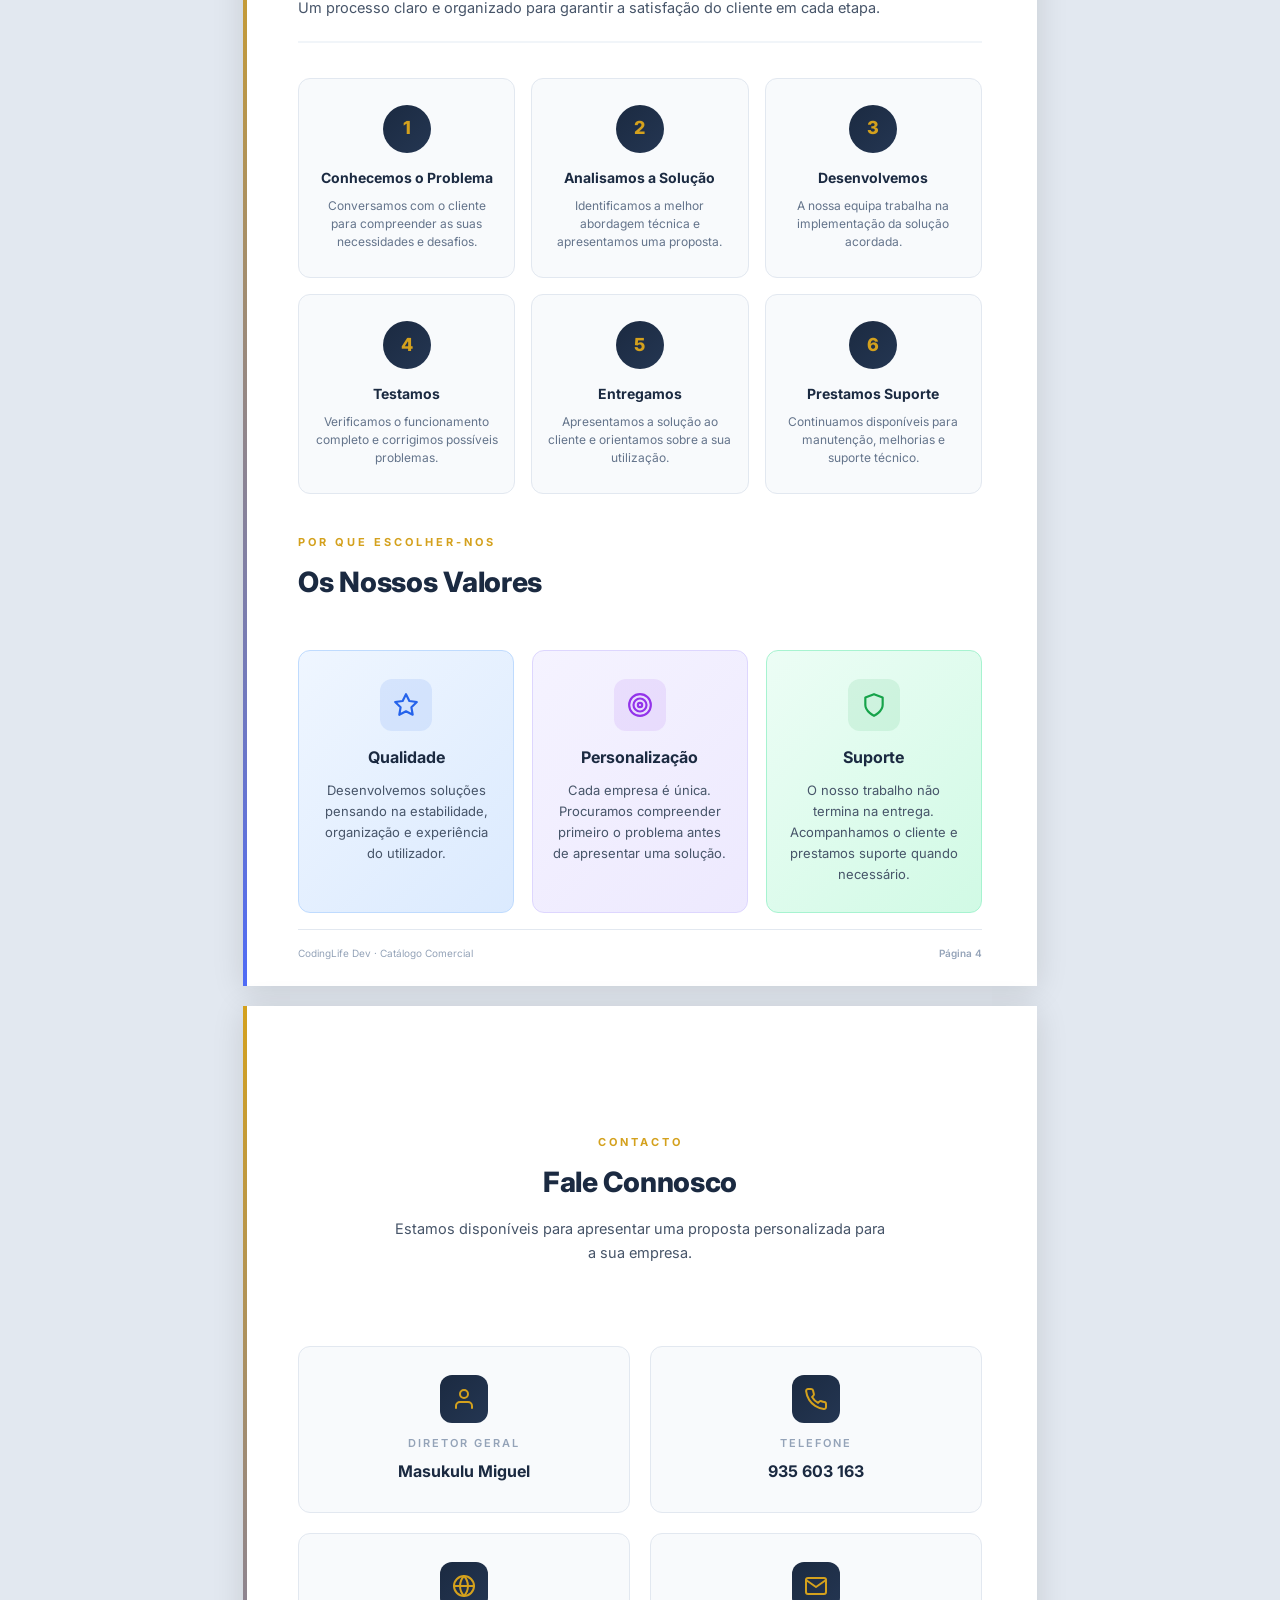
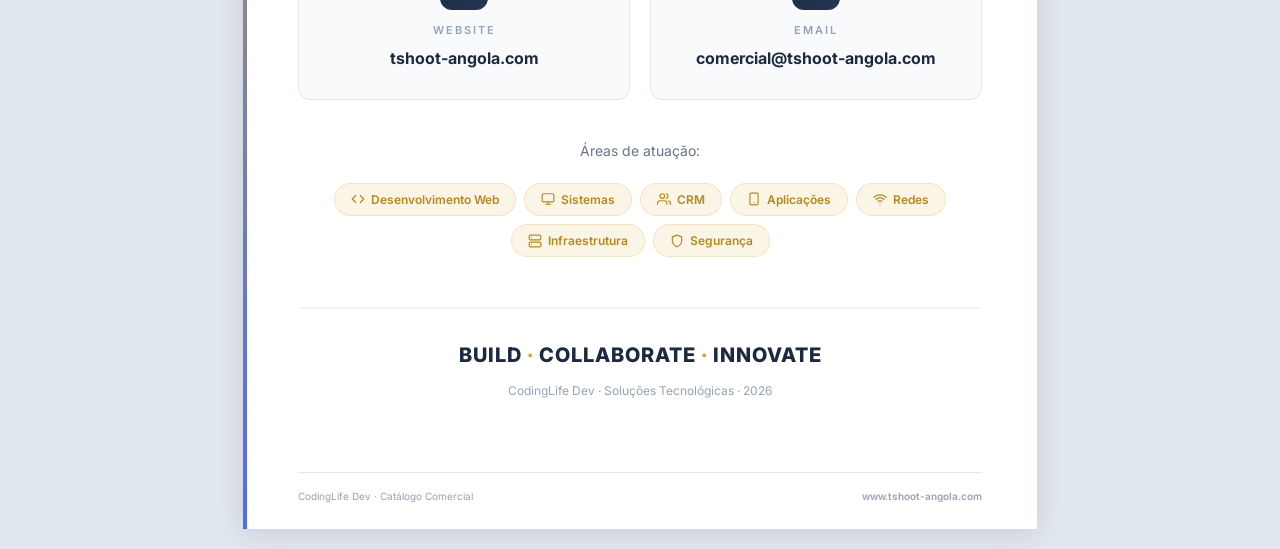
==== commit d0dc9c5c: "docs: update catalog with real logo and SVG icons, no emojis" ====
--- a/admin/public/catalogo-codinglife.html
+++ b/admin/public/catalogo-codinglife.html
@@ -4,9 +4,9 @@
     <meta charset="UTF-8">
     <meta name="viewport" content="width=device-width, initial-scale=1.0">
     <title>CodingLife Dev - Catálogo Comercial</title>
+    <link rel="preconnect" href="https://fonts.googleapis.com">
+    <link href="https://fonts.googleapis.com/css2?family=Inter:wght@300;400;500;600;700;800;900&display=swap" rel="stylesheet">
     <style>
-        @import url('https://fonts.googleapis.com/css2?family=Inter:wght@300;400;500;600;700;800;900&family=Plus+Jakarta+Sans:wght@400;500;600;700;800&display=swap');
-
         * { margin: 0; padding: 0; box-sizing: border-box; }
 
         :root {
@@ -16,6 +16,7 @@
             --gold: #D4A11D;
             --gold-light: #e8b93a;
             --gold-dark: #b8891a;
+            --blue: #4F6BF6;
             --white: #ffffff;
             --gray-50: #f8fafc;
             --gray-100: #f1f5f9;
@@ -26,12 +27,11 @@
             --gray-600: #475569;
             --gray-700: #334155;
             --gray-800: #1e293b;
-            --gray-900: #0f172a;
         }
 
         body {
-            font-family: 'Inter', 'Plus Jakarta Sans', sans-serif;
-            background: var(--gray-50);
+            font-family: 'Inter', -apple-system, BlinkMacSystemFont, sans-serif;
+            background: #e2e8f0;
             color: var(--gray-800);
             line-height: 1.6;
         }
@@ -39,17 +39,17 @@
         .page {
             width: 210mm;
             min-height: 297mm;
-            margin: 0 auto;
+            margin: 20px auto;
             background: var(--white);
             position: relative;
             overflow: hidden;
-        }
-
-        @media screen {
-            .page {
-                margin: 20px auto;
-                box-shadow: 0 4px 30px rgba(0,0,0,0.1);
-            }
+            box-shadow: 0 4px 30px rgba(0,0,0,0.12);
+        }
+
+        /* SVG Icons */
+        .svg-icon {
+            display: inline-block;
+            vertical-align: middle;
         }
 
         /* ==================== CAPA ==================== */
@@ -71,7 +71,7 @@
             top: 0; left: 0; right: 0; bottom: 0;
             background:
                 radial-gradient(circle at 20% 30%, rgba(212,161,29,0.06) 0%, transparent 50%),
-                radial-gradient(circle at 80% 70%, rgba(212,161,29,0.04) 0%, transparent 50%);
+                radial-gradient(circle at 80% 70%, rgba(79,107,246,0.04) 0%, transparent 50%);
         }
 
         .cover::after {
@@ -79,7 +79,7 @@
             position: absolute;
             bottom: 0; left: 0; right: 0;
             height: 4px;
-            background: linear-gradient(90deg, transparent, var(--gold), transparent);
+            background: linear-gradient(90deg, transparent, var(--gold), var(--blue), transparent);
         }
 
         .cover-content {
@@ -88,9 +88,9 @@
         }
 
         .cover-logo {
-            width: 220px;
+            width: 300px;
             margin-bottom: 50px;
-            filter: brightness(1.1);
+            filter: brightness(1.05);
         }
 
         .cover-tagline {
@@ -104,7 +104,7 @@
 
         .cover-title {
             color: var(--white);
-            font-size: 42px;
+            font-size: 40px;
             font-weight: 900;
             line-height: 1.15;
             margin-bottom: 20px;
@@ -123,7 +123,7 @@
         .cover-divider {
             width: 80px;
             height: 3px;
-            background: var(--gold);
+            background: linear-gradient(90deg, var(--gold), var(--blue));
             margin: 0 auto 50px;
             border-radius: 2px;
         }
@@ -131,7 +131,7 @@
         .cover-contact {
             color: var(--gray-400);
             font-size: 13px;
-            line-height: 2;
+            line-height: 2.2;
         }
 
         .cover-contact strong {
@@ -167,7 +167,7 @@
             top: 0; left: 0;
             width: 4px;
             height: 100%;
-            background: linear-gradient(180deg, var(--gold) 0%, var(--navy) 100%);
+            background: linear-gradient(180deg, var(--gold) 0%, var(--blue) 100%);
         }
 
         .section-header {
@@ -203,7 +203,7 @@
         .about-grid {
             display: grid;
             grid-template-columns: 1fr 1fr;
-            gap: 25px;
+            gap: 20px;
             margin-top: 25px;
         }
 
@@ -211,16 +211,10 @@
             background: var(--gray-50);
             border: 1px solid var(--gray-200);
             border-radius: 12px;
-            padding: 28px;
-            transition: all 0.3s;
-        }
-
-        .about-card:hover {
-            border-color: var(--gold);
-            box-shadow: 0 4px 20px rgba(212,161,29,0.08);
-        }
-
-        .about-card .icon {
+            padding: 26px;
+        }
+
+        .about-card .icon-box {
             width: 44px;
             height: 44px;
             background: linear-gradient(135deg, var(--navy), var(--navy-light));
@@ -228,8 +222,17 @@
             display: flex;
             align-items: center;
             justify-content: center;
-            font-size: 20px;
-            margin-bottom: 16px;
+            margin-bottom: 14px;
+        }
+
+        .about-card .icon-box svg {
+            width: 22px;
+            height: 22px;
+            fill: none;
+            stroke: var(--gold);
+            stroke-width: 2;
+            stroke-linecap: round;
+            stroke-linejoin: round;
         }
 
         .about-card h3 {
@@ -250,8 +253,8 @@
             background: var(--white);
             border: 1px solid var(--gray-200);
             border-radius: 12px;
-            padding: 28px;
-            margin-bottom: 18px;
+            padding: 26px;
+            margin-bottom: 16px;
             position: relative;
             overflow: hidden;
             page-break-inside: avoid;
@@ -267,30 +270,32 @@
             border-radius: 2px 0 0 2px;
         }
 
-        .service-item:hover {
-            border-color: var(--gold-light);
-            box-shadow: 0 2px 15px rgba(212,161,29,0.06);
-        }
-
         .service-header {
             display: flex;
             align-items: center;
             gap: 14px;
-            margin-bottom: 14px;
-        }
-
-        .service-num {
-            width: 36px;
-            height: 36px;
+            margin-bottom: 12px;
+        }
+
+        .service-icon-box {
+            width: 40px;
+            height: 40px;
             background: linear-gradient(135deg, var(--navy), var(--navy-light));
-            color: var(--gold);
-            border-radius: 8px;
+            border-radius: 10px;
             display: flex;
             align-items: center;
             justify-content: center;
-            font-size: 14px;
-            font-weight: 800;
             flex-shrink: 0;
+        }
+
+        .service-icon-box svg {
+            width: 20px;
+            height: 20px;
+            fill: none;
+            stroke: var(--gold);
+            stroke-width: 2;
+            stroke-linecap: round;
+            stroke-linejoin: round;
         }
 
         .service-name {
@@ -301,16 +306,17 @@
 
         .service-desc {
             font-size: 13.5px;
-            color: var(--gray-600);
-            margin-bottom: 14px;
-            padding-left: 50px;
+            color: var(--gray-60);
+            margin-bottom: 12px;
+            padding-left: 54px;
+            line-height: 1.6;
         }
 
         .service-tags {
             display: flex;
             flex-wrap: wrap;
             gap: 6px;
-            padding-left: 50px;
+            padding-left: 54px;
         }
 
         .tag {
@@ -319,36 +325,25 @@
             border-radius: 20px;
             font-size: 11.5px;
             font-weight: 500;
-            background: var(--gray-50);
-            color: var(--gray-600);
-            border: 1px solid var(--gray-200);
-        }
-
-        .tag-gold {
             background: #fef3c7;
             color: var(--gold-dark);
-            border-color: #fde68a;
+            border: 1px solid #fde68a;
         }
 
         /* ==================== PROCESSO ==================== */
         .process-grid {
             display: grid;
             grid-template-columns: repeat(3, 1fr);
-            gap: 18px;
+            gap: 16px;
             margin-top: 25px;
         }
 
         .process-step {
             text-align: center;
-            padding: 28px 18px;
+            padding: 26px 16px;
             background: var(--gray-50);
             border: 1px solid var(--gray-200);
             border-radius: 12px;
-            position: relative;
-        }
-
-        .process-step:hover {
-            border-color: var(--gold);
         }
 
         .step-num {
@@ -378,40 +373,51 @@
             line-height: 1.5;
         }
 
-        /* ==================== POR QUE NÓS ==================== */
+        /* ==================== VALORES ==================== */
         .why-grid {
             display: grid;
             grid-template-columns: repeat(3, 1fr);
-            gap: 20px;
+            gap: 18px;
             margin-top: 25px;
         }
 
         .why-card {
             text-align: center;
-            padding: 30px 20px;
+            padding: 28px 18px;
             border-radius: 12px;
             border: 1px solid var(--gray-200);
         }
 
-        .why-card:nth-child(1) {
-            background: linear-gradient(135deg, #eff6ff, #dbeafe);
-            border-color: #bfdbfe;
-        }
-
-        .why-card:nth-child(2) {
-            background: linear-gradient(135deg, #f5f3ff, #ede9fe);
-            border-color: #ddd6fe;
-        }
-
-        .why-card:nth-child(3) {
-            background: linear-gradient(135deg, #ecfdf5, #d1fae5);
-            border-color: #a7f3d0;
-        }
-
-        .why-icon {
-            font-size: 32px;
-            margin-bottom: 14px;
-        }
+        .why-card:nth-child(1) { background: linear-gradient(135deg, #eff6ff, #dbeafe); border-color: #bfdbfe; }
+        .why-card:nth-child(2) { background: linear-gradient(135deg, #f5f3ff, #ede9fe); border-color: #ddd6fe; }
+        .why-card:nth-child(3) { background: linear-gradient(135deg, #ecfdf5, #d1fae5); border-color: #a7f3d0; }
+
+        .why-icon-box {
+            width: 52px;
+            height: 52px;
+            border-radius: 12px;
+            display: flex;
+            align-items: center;
+            justify-content: center;
+            margin: 0 auto 14px;
+        }
+
+        .why-card:nth-child(1) .why-icon-box { background: rgba(37,99,235,0.1); }
+        .why-card:nth-child(2) .why-icon-box { background: rgba(147,51,234,0.1); }
+        .why-card:nth-child(3) .why-icon-box { background: rgba(22,163,74,0.1); }
+
+        .why-icon-box svg {
+            width: 26px;
+            height: 26px;
+            fill: none;
+            stroke-width: 2;
+            stroke-linecap: round;
+            stroke-linejoin: round;
+        }
+
+        .why-card:nth-child(1) .why-icon-box svg { stroke: #2563eb; }
+        .why-card:nth-child(2) .why-icon-box svg { stroke: #9333ea; }
+        .why-card:nth-child(3) .why-icon-box svg { stroke: #16a34a; }
 
         .why-card h3 {
             font-size: 16px;
@@ -430,21 +436,22 @@
         .pitch-box {
             background: linear-gradient(135deg, var(--navy-dark), var(--navy), var(--navy-light));
             border-radius: 16px;
-            padding: 40px;
+            padding: 38px;
             margin-top: 30px;
             position: relative;
             overflow: hidden;
         }
 
         .pitch-box::before {
-            content: '\201C';
+            content: '';
             position: absolute;
-            top: -20px;
+            top: -30px;
             left: 20px;
-            font-size: 120px;
-            color: rgba(212,161,29,0.15);
-            font-family: Georgia, serif;
-            line-height: 1;
+            width: 60px;
+            height: 60px;
+            border: 3px solid rgba(212,161,29,0.2);
+            border-radius: 8px;
+            transform: rotate(15deg);
         }
 
         .pitch-box .label {
@@ -453,9 +460,22 @@
             color: var(--gold);
             letter-spacing: 3px;
             text-transform: uppercase;
-            margin-bottom: 18px;
+            margin-bottom: 16px;
             position: relative;
             z-index: 1;
+            display: flex;
+            align-items: center;
+            gap: 8px;
+        }
+
+        .pitch-box .label svg {
+            width: 16px;
+            height: 16px;
+            fill: none;
+            stroke: var(--gold);
+            stroke-width: 2;
+            stroke-linecap: round;
+            stroke-linejoin: round;
         }
 
         .pitch-box .text {
@@ -476,7 +496,7 @@
         .contact-grid {
             display: grid;
             grid-template-columns: 1fr 1fr;
-            gap: 25px;
+            gap: 20px;
             margin-top: 25px;
         }
 
@@ -484,13 +504,29 @@
             background: var(--gray-50);
             border: 1px solid var(--gray-200);
             border-radius: 12px;
-            padding: 30px;
+            padding: 28px;
             text-align: center;
         }
 
-        .contact-card .icon {
-            font-size: 28px;
-            margin-bottom: 12px;
+        .contact-icon-box {
+            width: 48px;
+            height: 48px;
+            background: linear-gradient(135deg, var(--navy), var(--navy-light));
+            border-radius: 12px;
+            display: flex;
+            align-items: center;
+            justify-content: center;
+            margin: 0 auto 12px;
+        }
+
+        .contact-icon-box svg {
+            width: 24px;
+            height: 24px;
+            fill: none;
+            stroke: var(--gold);
+            stroke-width: 2;
+            stroke-linecap: round;
+            stroke-linejoin: round;
         }
 
         .contact-card .label {
@@ -540,10 +576,6 @@
         /* ==================== UTILITÁRIOS ==================== */
         .gold-text { color: var(--gold); }
         .navy-text { color: var(--navy); }
-        .text-center { text-align: center; }
-        .mt-10 { margin-top: 10px; }
-        .mt-20 { margin-top: 20px; }
-        .mb-10 { margin-bottom: 10px; }
 
         .areas-bar {
             display: flex;
@@ -559,8 +591,21 @@
             font-size: 12px;
             font-weight: 600;
             background: rgba(212,161,29,0.1);
-            color: var(--gold);
+            color: var(--gold-dark);
             border: 1px solid rgba(212,161,29,0.2);
+            display: flex;
+            align-items: center;
+            gap: 6px;
+        }
+
+        .area-badge svg {
+            width: 14px;
+            height: 14px;
+            fill: none;
+            stroke: var(--gold-dark);
+            stroke-width: 2;
+            stroke-linecap: round;
+            stroke-linejoin: round;
         }
 
         @media print {
@@ -576,8 +621,8 @@
 <div class="page">
     <div class="cover">
         <div class="cover-content">
-            <img src="https://i.imgur.com/logo-placeholder.png" alt="CodingLife Dev" class="cover-logo"
-                 onerror="this.outerHTML='<div style=&quot;width:100px;height:100px;background:rgba(212,161,29,0.1);border-radius:50%;display:flex;align-items:center;justify-content:center;margin:0 auto 40px;border:2px solid rgba(212,161,29,0.3)&quot;><span style=&quot;font-size:36px;color:#D4A11D;font-weight:900&quot;>&lt;/&gt;</span></div>'">
+            <img src="logo-codinglife.jpeg" alt="CodingLife Dev" class="cover-logo"
+                 onerror="this.src='logo-codinglife.png'; this.onerror=null;">
             <div class="cover-tagline">Build · Collaborate · Innovate</div>
             <h1 class="cover-title">Soluções Tecnológicas<br>para Empresas e Profissionais</h1>
             <p class="cover-subtitle">Desenvolvemos tecnologia para transformar ideias em soluções reais.</p>
@@ -611,22 +656,30 @@
 
         <div class="about-grid">
             <div class="about-card">
-                <div class="icon">🎯</div>
+                <div class="icon-box">
+                    <svg viewBox="0 0 24 24"><circle cx="12" cy="12" r="10"/><path d="M8 12l2 2 4-4"/></svg>
+                </div>
                 <h3>Missão</h3>
                 <p>Proporcionar soluções tecnológicas acessíveis, eficientes e personalizadas que impulsionem o crescimento dos nossos clientes.</p>
             </div>
             <div class="about-card">
-                <div class="icon">👁️</div>
+                <div class="icon-box">
+                    <svg viewBox="0 0 24 24"><path d="M1 12s4-8 11-8 11 8 11 8-4 8-11 8-11-8-11-8z"/><circle cx="12" cy="12" r="3"/></svg>
+                </div>
                 <h3>Visão</h3>
                 <p>Ser referência em soluções tecnológicas em Angola, reconhecida pela qualidade, inovação e compromisso com o cliente.</p>
             </div>
             <div class="about-card">
-                <div class="icon">💎</div>
+                <div class="icon-box">
+                    <svg viewBox="0 0 24 24"><polygon points="12 2 15.09 8.26 22 9.27 17 14.14 18.18 21.02 12 17.77 5.82 21.02 7 14.14 2 9.27 8.91 8.26 12 2"/></svg>
+                </div>
                 <h3>Qualidade</h3>
                 <p>Desenvolvemos soluções pensando na estabilidade, organização e experiência do utilizador final.</p>
             </div>
             <div class="about-card">
-                <div class="icon">🔧</div>
+                <div class="icon-box">
+                    <svg viewBox="0 0 24 24"><path d="M14.7 6.3a1 1 0 0 0 0 1.4l1.6 1.6a1 1 0 0 0 1.4 0l3.77-3.77a6 6 0 0 1-7.94 7.94l-6.91 6.91a2.12 2.12 0 0 1-3-3l6.91-6.91a6 6 0 0 1 7.94-7.94l-3.76 3.76z"/></svg>
+                </div>
                 <h3>Personalização</h3>
                 <p>Cada empresa possui necessidades diferentes. Procuramos compreender primeiro o problema antes de apresentar uma solução.</p>
             </div>
@@ -635,14 +688,34 @@
         <div style="margin-top: 30px;">
             <div class="section-number">Áreas de Atuação</div>
             <div class="areas-bar">
-                <span class="area-badge">Desenvolvimento Web</span>
-                <span class="area-badge">Sistemas</span>
-                <span class="area-badge">CRM</span>
-                <span class="area-badge">Aplicações</span>
-                <span class="area-badge">Redes</span>
-                <span class="area-badge">Infraestrutura</span>
-                <span class="area-badge">Assistência Informática</span>
-                <span class="area-badge">Segurança Informática</span>
+                <span class="area-badge">
+                    <svg viewBox="0 0 24 24"><polyline points="16 18 22 12 16 6"/><polyline points="8 6 2 12 8 18"/></svg>
+                    Desenvolvimento Web
+                </span>
+                <span class="area-badge">
+                    <svg viewBox="0 0 24 24"><rect x="2" y="3" width="20" height="14" rx="2"/><line x1="8" y1="21" x2="16" y2="21"/><line x1="12" y1="17" x2="12" y2="21"/></svg>
+                    Sistemas
+                </span>
+                <span class="area-badge">
+                    <svg viewBox="0 0 24 24"><path d="M17 21v-2a4 4 0 0 0-4-4H5a4 4 0 0 0-4 4v2"/><circle cx="9" cy="7" r="4"/><path d="M23 21v-2a4 4 0 0 0-3-3.87"/><path d="M16 3.13a4 4 0 0 1 0 7.75"/></svg>
+                    CRM
+                </span>
+                <span class="area-badge">
+                    <svg viewBox="0 0 24 24"><rect x="5" y="2" width="14" height="20" rx="2"/><line x1="12" y1="18" x2="12.01" y2="18"/></svg>
+                    Aplicações
+                </span>
+                <span class="area-badge">
+                    <svg viewBox="0 0 24 24"><path d="M5 12.55a11 11 0 0 1 14.08 0"/><path d="M1.42 9a16 16 0 0 1 21.16 0"/><path d="M8.53 16.11a6 6 0 0 1 6.95 0"/><line x1="12" y1="20" x2="12.01" y2="20"/></svg>
+                    Redes
+                </span>
+                <span class="area-badge">
+                    <svg viewBox="0 0 24 24"><rect x="2" y="2" width="20" height="8" rx="2" ry="2"/><rect x="2" y="14" width="20" height="8" rx="2" ry="2"/><line x1="6" y1="6" x2="6.01" y2="6"/><line x1="6" y1="18" x2="6.01" y2="18"/></svg>
+                    Infraestrutura
+                </span>
+                <span class="area-badge">
+                    <svg viewBox="0 0 24 24"><path d="M12 22s8-4 8-10V5l-8-3-8 3v7c0 6 8 10 8 10z"/></svg>
+                    Segurança
+                </span>
             </div>
         </div>
 
@@ -664,61 +737,69 @@
 
         <div class="service-item">
             <div class="service-header">
-                <div class="service-num">01</div>
+                <div class="service-icon-box">
+                    <svg viewBox="0 0 24 24"><polyline points="16 18 22 12 16 6"/><polyline points="8 6 2 12 8 18"/></svg>
+                </div>
                 <h3 class="service-name">Desenvolvimento de Sites</h3>
             </div>
             <p class="service-desc">Criamos sites modernos, responsivos e profissionais de acordo com a identidade e necessidades de cada cliente.</p>
             <div class="service-tags">
-                <span class="tag tag-gold">Sites Institucionais</span>
-                <span class="tag tag-gold">Landing Pages</span>
-                <span class="tag tag-gold">Portfólios</span>
-                <span class="tag tag-gold">Sites Empresariais</span>
-                <span class="tag tag-gold">Sistemas Web</span>
+                <span class="tag">Sites Institucionais</span>
+                <span class="tag">Landing Pages</span>
+                <span class="tag">Portfólios</span>
+                <span class="tag">Sites Empresariais</span>
+                <span class="tag">Sistemas Web</span>
             </div>
         </div>
 
         <div class="service-item">
             <div class="service-header">
-                <div class="service-num">02</div>
+                <div class="service-icon-box">
+                    <svg viewBox="0 0 24 24"><rect x="2" y="3" width="20" height="14" rx="2"/><line x1="8" y1="21" x2="16" y2="21"/><line x1="12" y1="17" x2="12" y2="21"/></svg>
+                </div>
                 <h3 class="service-name">Sistemas Web e Software</h3>
             </div>
             <p class="service-desc">Transformamos processos manuais em sistemas digitais personalizados para a sua organização.</p>
             <div class="service-tags">
-                <span class="tag tag-gold">Gestão de Empresas</span>
-                <span class="tag tag-gold">Gestão de Clientes</span>
-                <span class="tag tag-gold">Gestão de Vendas</span>
-                <span class="tag tag-gold">Gestão de Documentos</span>
-                <span class="tag tag-gold">Plataformas Online</span>
+                <span class="tag">Gestão de Empresas</span>
+                <span class="tag">Gestão de Clientes</span>
+                <span class="tag">Gestão de Vendas</span>
+                <span class="tag">Gestão de Documentos</span>
+                <span class="tag">Plataformas Online</span>
             </div>
         </div>
 
         <div class="service-item">
             <div class="service-header">
-                <div class="service-num">03</div>
+                <div class="service-icon-box">
+                    <svg viewBox="0 0 24 24"><path d="M17 21v-2a4 4 0 0 0-4-4H5a4 4 0 0 0-4 4v2"/><circle cx="9" cy="7" r="4"/><path d="M23 21v-2a4 4 0 0 0-3-3.87"/><path d="M16 3.13a4 4 0 0 1 0 7.75"/></svg>
+                </div>
                 <h3 class="service-name">CRM</h3>
             </div>
             <p class="service-desc">Sistemas CRM para organizar clientes e processos comerciais, com dashboard, relatórios e controlo de atividades.</p>
             <div class="service-tags">
-                <span class="tag tag-gold">Cadastro de Clientes</span>
-                <span class="tag tag-gold">Gestão de Contactos</span>
-                <span class="tag tag-gold">Acompanhamento de Vendas</span>
-                <span class="tag tag-gold">Dashboard</span>
-                <span class="tag tag-gold">Relatórios</span>
+                <span class="tag">Cadastro de Clientes</span>
+                <span class="tag">Gestão de Contactos</span>
+                <span class="tag">Acompanhamento de Vendas</span>
+                <span class="tag">Dashboard</span>
+                <span class="tag">Relatórios</span>
             </div>
         </div>
 
         <div class="service-item">
             <div class="service-header">
-                <div class="service-num">04</div>
+                <div class="service-icon-box">
+                    <svg viewBox="0 0 24 24"><rect x="5" y="2" width="14" height="20" rx="2"/><line x1="12" y1="18" x2="12.01" y2="18"/></svg>
+                </div>
                 <h3 class="service-name">Desenvolvimento de Aplicações</h3>
             </div>
             <p class="service-desc">Criamos aplicações adaptadas às necessidades do negócio: empresas, serviços, comércio, educação e projetos personalizados.</p>
             <div class="service-tags">
-                <span class="tag tag-gold">Empresas</span>
-                <span class="tag tag-gold">Serviços</span>
-                <span class="tag tag-gold">Comércio</span>
-                <span class="tag tag-gold">Educação</span>
-                <span class="tag tag-gold">Atendimento ao Cliente</span>
+                <span class="tag">Empresas</span>
+                <span class="tag">Serviços</span>
+                <span class="tag">Comércio</span>
+                <span class="tag">Educação</span>
+                <span class="tag">Atendimento ao Cliente</span>
             </div>
         </div>
 
@@ -739,52 +820,61 @@
 
         <div class="service-item">
             <div class="service-header">
-                <div class="service-num">05</div>
+                <div class="service-icon-box">
+                    <svg viewBox="0 0 24 24"><path d="M5 12.55a11 11 0 0 1 14.08 0"/><path d="M1.42 9a16 16 0 0 1 21.16 0"/><path d="M8.53 16.11a6 6 0 0 1 6.95 0"/><line x1="12" y1="20" x2="12.01" y2="20"/></svg>
+                </div>
                 <h3 class="service-name">Redes e Infraestrutura</h3>
             </div>
             <p class="service-desc">Implementamos e damos suporte a infraestruturas de rede completas para empresas.</p>
             <div class="service-tags">
-                <span class="tag tag-gold">Instalação de Redes</span>
-                <span class="tag tag-gold">Routers e Switches</span>
-                <span class="tag tag-gold">Redes Wi-Fi</span>
-                <span class="tag tag-gold">Cabeamento Estruturado</span>
-                <span class="tag tag-gold">Configuração de Servidores</span>
+                <span class="tag">Instalação de Redes</span>
+                <span class="tag">Routers e Switches</span>
+                <span class="tag">Redes Wi-Fi</span>
+                <span class="tag">Cabeamento Estruturado</span>
+                <span class="tag">Configuração de Servidores</span>
             </div>
         </div>
 
         <div class="service-item">
             <div class="service-header">
-                <div class="service-num">06</div>
+                <div class="service-icon-box">
+                    <svg viewBox="0 0 24 24"><path d="M14.7 6.3a1 1 0 0 0 0 1.4l1.6 1.6a1 1 0 0 0 1.4 0l3.77-3.77a6 6 0 0 1-7.94 7.94l-6.91 6.91a2.12 2.12 0 0 1-3-3l6.91-6.91a6 6 0 0 1 7.94-7.94l-3.76 3.76z"/></svg>
+                </div>
                 <h3 class="service-name">Reparação e Manutenção Informática</h3>
             </div>
             <p class="service-desc">Assistência técnica completa para computadores e equipamentos informáticos.</p>
             <div class="service-tags">
-                <span class="tag tag-gold">Diagnóstico</span>
-                <span class="tag tag-gold">Reparação de PCs</span>
-                <span class="tag tag-gold">Formatação</span>
-                <span class="tag tag-gold">Instalação de Software</span>
-                <span class="tag tag-gold">Manutenção Preventiva</span>
+                <span class="tag">Diagnóstico</span>
+                <span class="tag">Reparação de PCs</span>
+                <span class="tag">Formatação</span>
+                <span class="tag">Instalação de Software</span>
+                <span class="tag">Manutenção Preventiva</span>
             </div>
         </div>
 
         <div class="service-item">
             <div class="service-header">
-                <div class="service-num">07</div>
+                <div class="service-icon-box">
+                    <svg viewBox="0 0 24 24"><path d="M12 22s8-4 8-10V5l-8-3-8 3v7c0 6 8 10 8 10z"/></svg>
+                </div>
                 <h3 class="service-name">Segurança Informática</h3>
             </div>
             <p class="service-desc">Proteção de dados e sistemas com as melhores práticas de segurança informática.</p>
             <div class="service-tags">
-                <span class="tag tag-gold">Redes Seguras</span>
-                <span class="tag tag-gold">Firewall</span>
-                <span class="tag tag-gold">Segurança Wi-Fi</span>
-                <span class="tag tag-gold">Backups</span>
-                <span class="tag tag-gold">Proteção de Contas</span>
-            </div>
-        </div>
-
-        <div style="margin-top: 40px;">
+                <span class="tag">Redes Seguras</span>
+                <span class="tag">Firewall</span>
+                <span class="tag">Segurança Wi-Fi</span>
+                <span class="tag">Backups</span>
+                <span class="tag">Proteção de Contas</span>
+            </div>
+        </div>
+
+        <div style="margin-top: 35px;">
             <div class="pitch-box">
-                <div class="label">Frase para o Colaborador</div>
+                <div class="label">
+                    <svg viewBox="0 0 24 24"><path d="M21 15a2 2 0 0 1-2 2H7l-4 4V5a2 2 0 0 1 2-2h14a2 2 0 0 1 2 2z"/></svg>
+                    Frase para o Colaborador
+                </div>
                 <p class="text">
                     «Bom dia. Somos da <strong>CodingLife Dev</strong>, uma empresa de tecnologia especializada em
                     <strong>desenvolvimento de sites, sistemas web, CRM, aplicações, redes e suporte informático</strong>.
@@ -852,17 +942,23 @@
 
             <div class="why-grid">
                 <div class="why-card">
-                    <div class="why-icon">⭐</div>
+                    <div class="why-icon-box">
+                        <svg viewBox="0 0 24 24"><polygon points="12 2 15.09 8.26 22 9.27 17 14.14 18.18 21.02 12 17.77 5.82 21.02 7 14.14 2 9.27 8.91 8.26 12 2"/></svg>
+                    </div>
                     <h3>Qualidade</h3>
                     <p>Desenvolvemos soluções pensando na estabilidade, organização e experiência do utilizador.</p>
                 </div>
                 <div class="why-card">
-                    <div class="why-icon">🎯</div>
+                    <div class="why-icon-box">
+                        <svg viewBox="0 0 24 24"><circle cx="12" cy="12" r="10"/><circle cx="12" cy="12" r="6"/><circle cx="12" cy="12" r="2"/></svg>
+                    </div>
                     <h3>Personalização</h3>
                     <p>Cada empresa é única. Procuramos compreender primeiro o problema antes de apresentar uma solução.</p>
                 </div>
                 <div class="why-card">
-                    <div class="why-icon">🛡️</div>
+                    <div class="why-icon-box">
+                        <svg viewBox="0 0 24 24"><path d="M12 22s8-4 8-10V5l-8-3-8 3v7c0 6 8 10 8 10z"/></svg>
+                    </div>
                     <h3>Suporte</h3>
                     <p>O nosso trabalho não termina na entrega. Acompanhamos o cliente e prestamos suporte quando necessário.</p>
                 </div>
@@ -889,40 +985,66 @@
 
         <div class="contact-grid">
             <div class="contact-card">
-                <div class="icon">👤</div>
+                <div class="contact-icon-box">
+                    <svg viewBox="0 0 24 24"><path d="M20 21v-2a4 4 0 0 0-4-4H8a4 4 0 0 0-4 4v2"/><circle cx="12" cy="7" r="4"/></svg>
+                </div>
                 <div class="label">Diretor Geral</div>
                 <div class="value">Masukulu Miguel</div>
             </div>
             <div class="contact-card">
-                <div class="icon">📞</div>
+                <div class="contact-icon-box">
+                    <svg viewBox="0 0 24 24"><path d="M22 16.92v3a2 2 0 0 1-2.18 2 19.79 19.79 0 0 1-8.63-3.07 19.5 19.5 0 0 1-6-6 19.79 19.79 0 0 1-3.07-8.67A2 2 0 0 1 4.11 2h3a2 2 0 0 1 2 1.72 12.84 12.84 0 0 0 .7 2.81 2 2 0 0 1-.45 2.11L8.09 9.91a16 16 0 0 0 6 6l1.27-1.27a2 2 0 0 1 2.11-.45 12.84 12.84 0 0 0 2.81.7A2 2 0 0 1 22 16.92z"/></svg>
+                </div>
                 <div class="label">Telefone</div>
                 <div class="value"><a href="tel:+244935603163">935 603 163</a></div>
             </div>
             <div class="contact-card">
-                <div class="icon">🌐</div>
+                <div class="contact-icon-box">
+                    <svg viewBox="0 0 24 24"><circle cx="12" cy="12" r="10"/><line x1="2" y1="12" x2="22" y2="12"/><path d="M12 2a15.3 15.3 0 0 1 4 10 15.3 15.3 0 0 1-4 10 15.3 15.3 0 0 1-4-10 15.3 15.3 0 0 1 4-10z"/></svg>
+                </div>
                 <div class="label">Website</div>
                 <div class="value"><a href="https://tshoot-angola.com" target="_blank">tshoot-angola.com</a></div>
             </div>
             <div class="contact-card">
-                <div class="icon">📧</div>
+                <div class="contact-icon-box">
+                    <svg viewBox="0 0 24 24"><path d="M4 4h16c1.1 0 2 .9 2 2v12c0 1.1-.9 2-2 2H4c-1.1 0-2-.9-2-2V6c0-1.1.9-2 2-2z"/><polyline points="22,6 12,13 2,6"/></svg>
+                </div>
                 <div class="label">Email</div>
                 <div class="value"><a href="mailto:comercial@tshoot-angola.com">comercial@tshoot-angola.com</a></div>
             </div>
         </div>
 
         <div style="text-align: center; margin-top: 40px;">
-            <p style="font-size: 14px; color: var(--gray-500); margin-bottom: 15px;">
-                Áreas de atuação:
-            </p>
+            <p style="font-size: 14px; color: var(--gray-500); margin-bottom: 15px;">Áreas de atuação:</p>
             <div class="areas-bar">
-                <span class="area-badge">Desenvolvimento Web</span>
-                <span class="area-badge">Sistemas</span>
-                <span class="area-badge">CRM</span>
-                <span class="area-badge">Aplicações</span>
-                <span class="area-badge">Redes</span>
-                <span class="area-badge">Infraestrutura</span>
-                <span class="area-badge">Assistência Informática</span>
-                <span class="area-badge">Segurança Informática</span>
+                <span class="area-badge">
+                    <svg viewBox="0 0 24 24"><polyline points="16 18 22 12 16 6"/><polyline points="8 6 2 12 8 18"/></svg>
+                    Desenvolvimento Web
+                </span>
+                <span class="area-badge">
+                    <svg viewBox="0 0 24 24"><rect x="2" y="3" width="20" height="14" rx="2"/><line x1="8" y1="21" x2="16" y2="21"/><line x1="12" y1="17" x2="12" y2="21"/></svg>
+                    Sistemas
+                </span>
+                <span class="area-badge">
+                    <svg viewBox="0 0 24 24"><path d="M17 21v-2a4 4 0 0 0-4-4H5a4 4 0 0 0-4 4v2"/><circle cx="9" cy="7" r="4"/><path d="M23 21v-2a4 4 0 0 0-3-3.87"/><path d="M16 3.13a4 4 0 0 1 0 7.75"/></svg>
+                    CRM
+                </span>
+                <span class="area-badge">
+                    <svg viewBox="0 0 24 24"><rect x="5" y="2" width="14" height="20" rx="2"/><line x1="12" y1="18" x2="12.01" y2="18"/></svg>
+                    Aplicações
+                </span>
+                <span class="area-badge">
+                    <svg viewBox="0 0 24 24"><path d="M5 12.55a11 11 0 0 1 14.08 0"/><path d="M1.42 9a16 16 0 0 1 21.16 0"/><path d="M8.53 16.11a6 6 0 0 1 6.95 0"/><line x1="12" y1="20" x2="12.01" y2="20"/></svg>
+                    Redes
+                </span>
+                <span class="area-badge">
+                    <svg viewBox="0 0 24 24"><rect x="2" y="2" width="20" height="8" rx="2" ry="2"/><rect x="2" y="14" width="20" height="8" rx="2" ry="2"/><line x1="6" y1="6" x2="6.01" y2="6"/><line x1="6" y1="18" x2="6.01" y2="18"/></svg>
+                    Infraestrutura
+                </span>
+                <span class="area-badge">
+                    <svg viewBox="0 0 24 24"><path d="M12 22s8-4 8-10V5l-8-3-8 3v7c0 6 8 10 8 10z"/></svg>
+                    Segurança
+                </span>
             </div>
         </div>
 
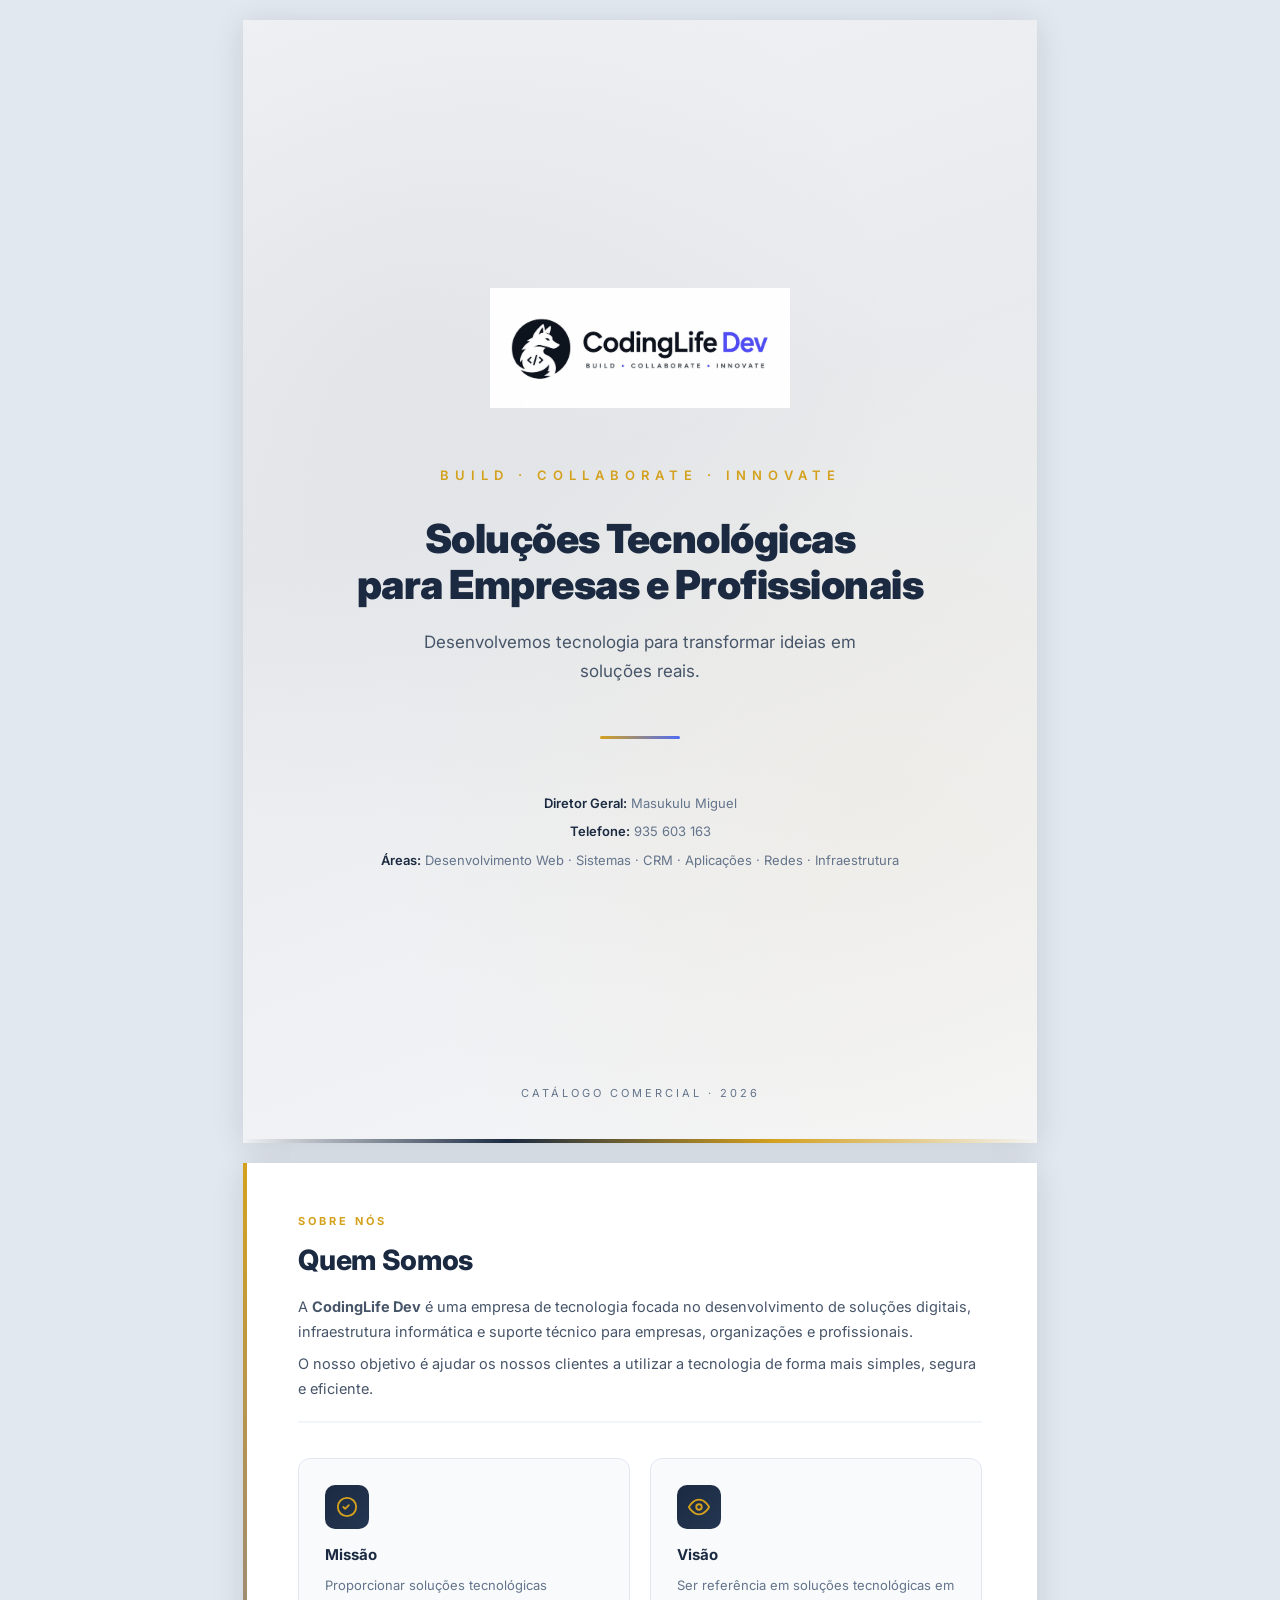
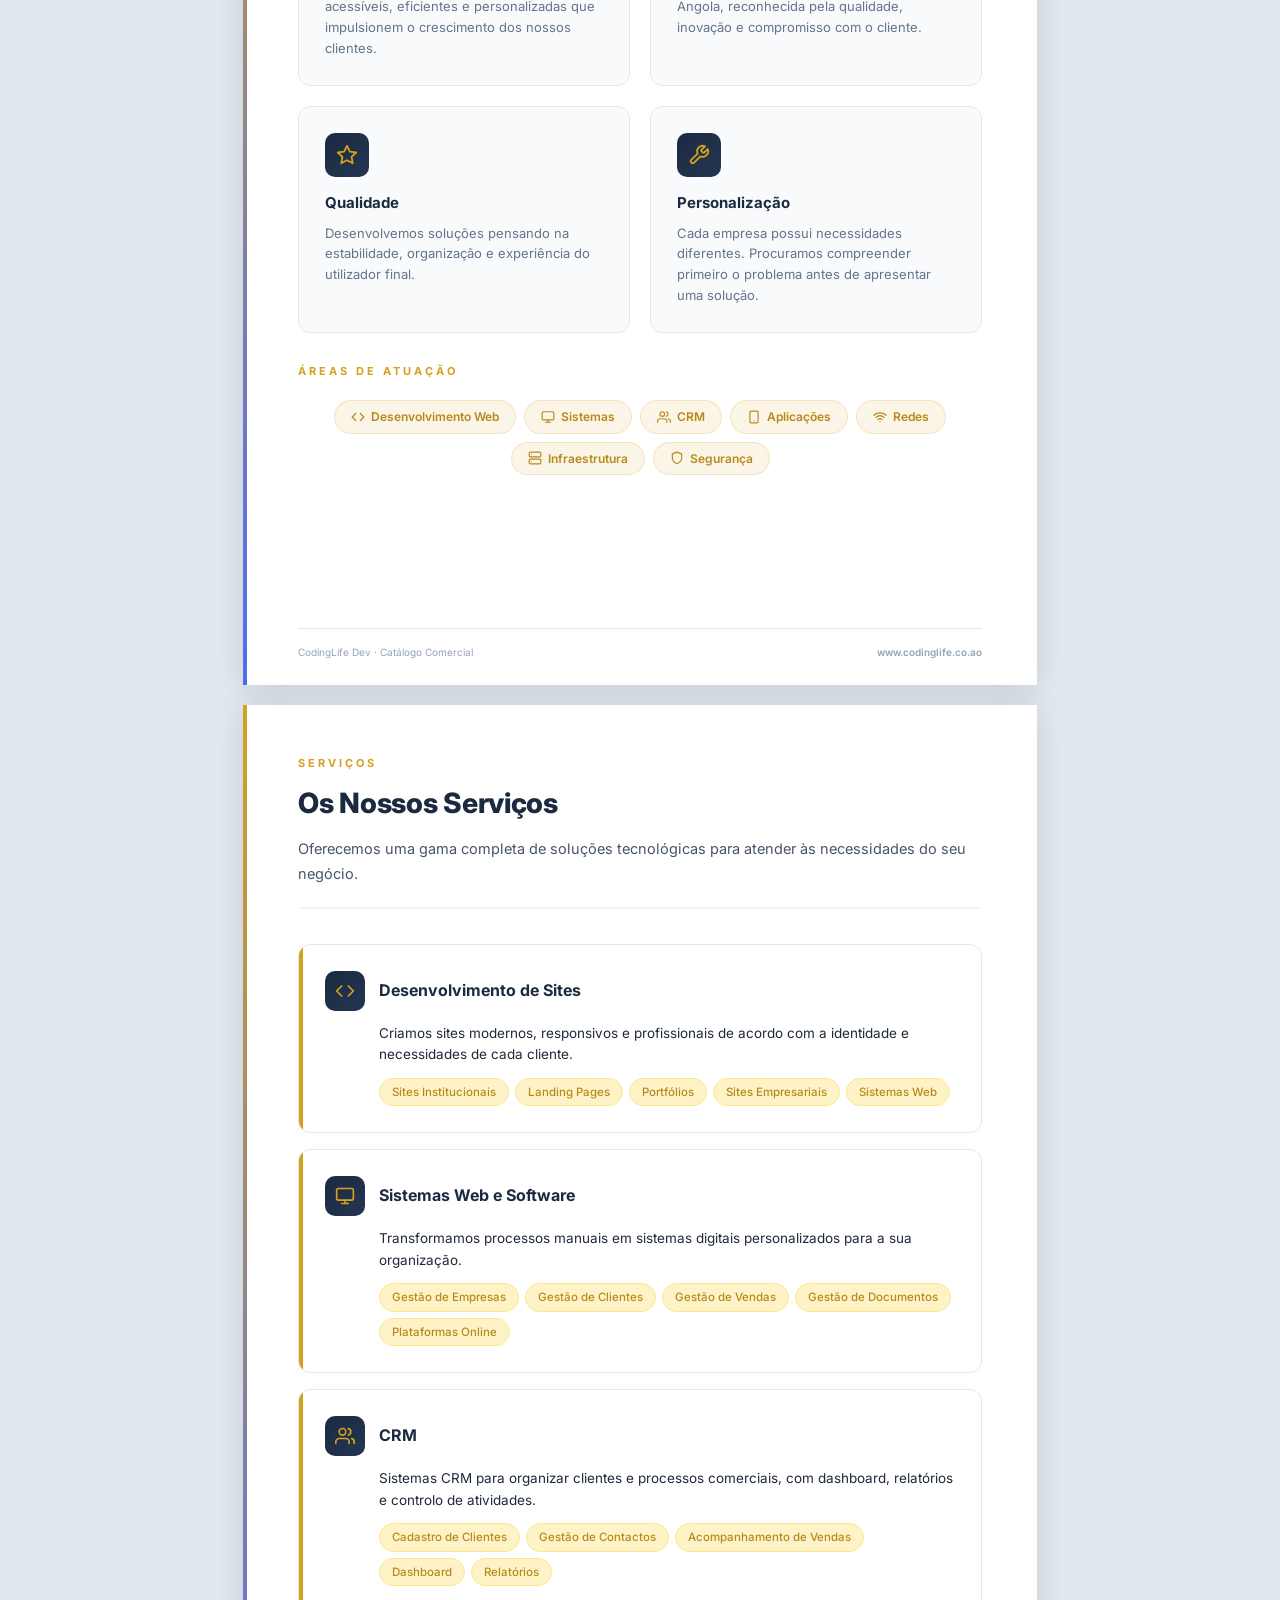
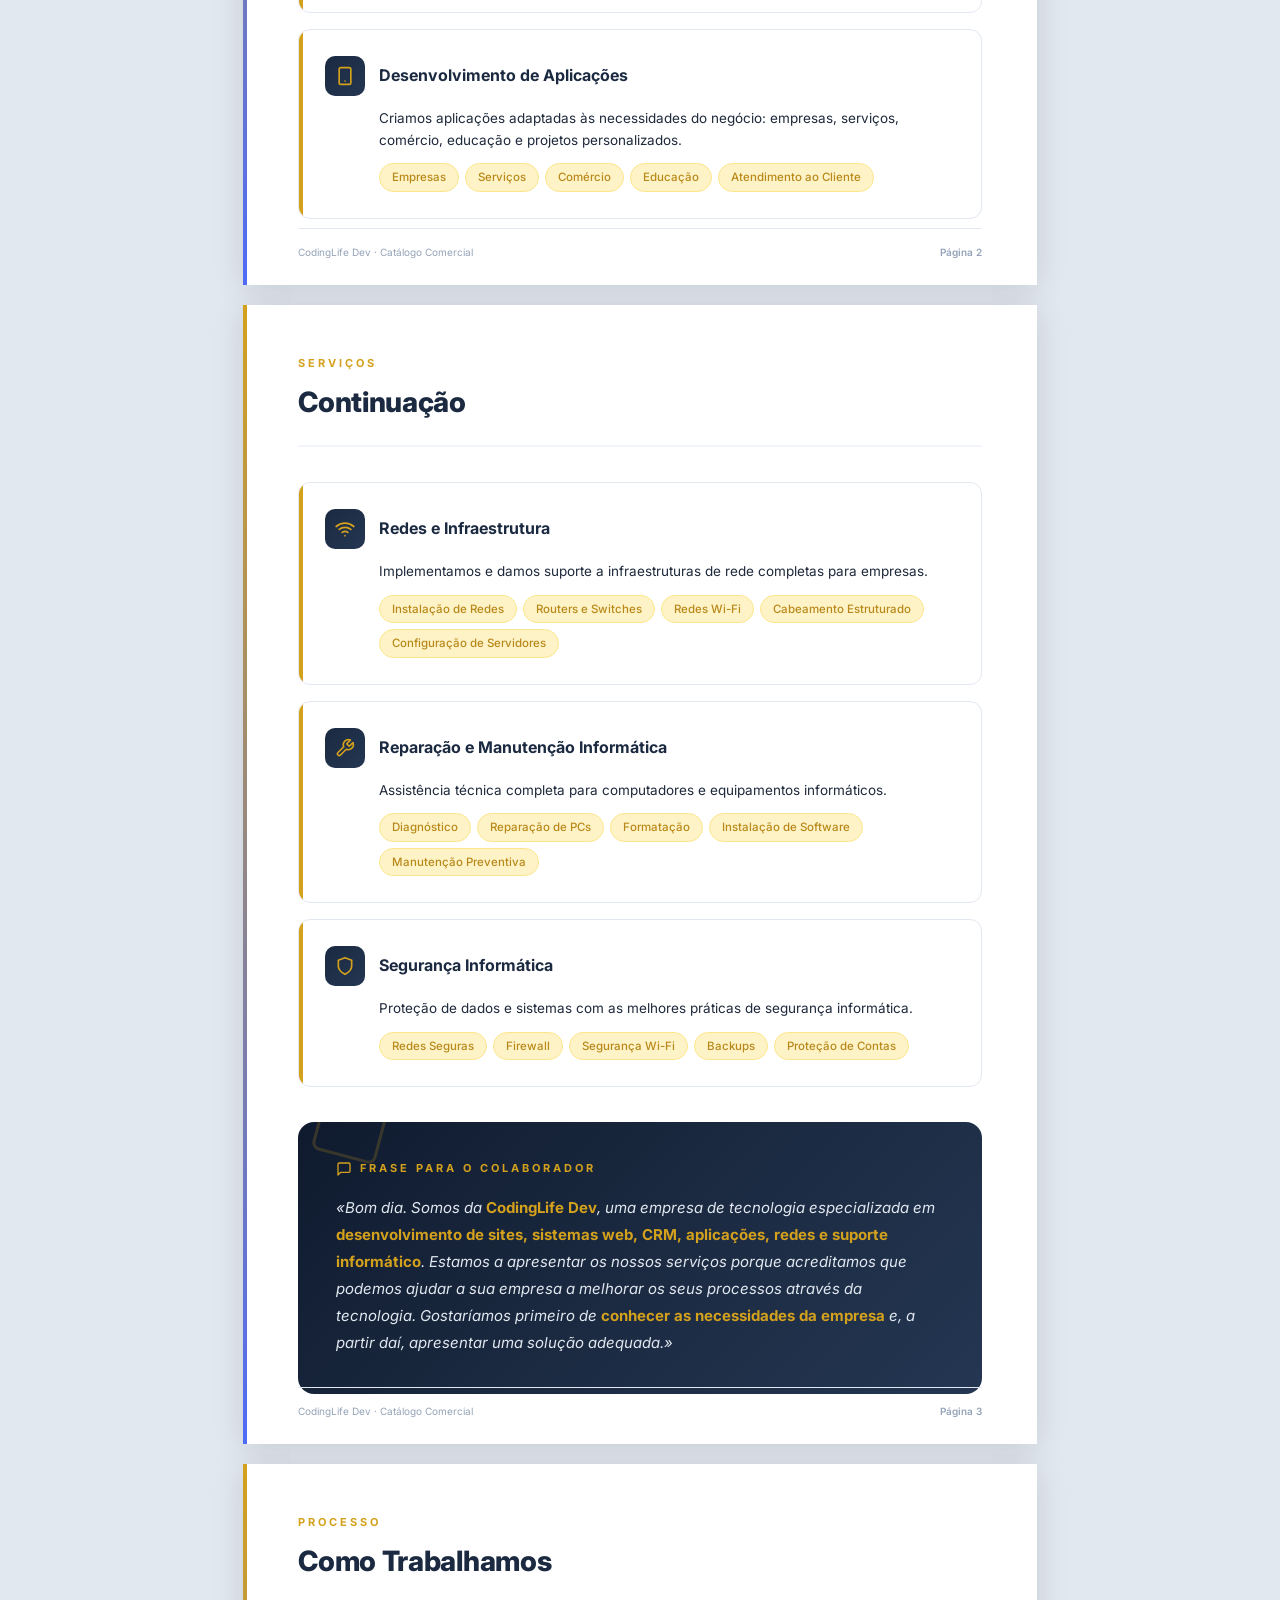
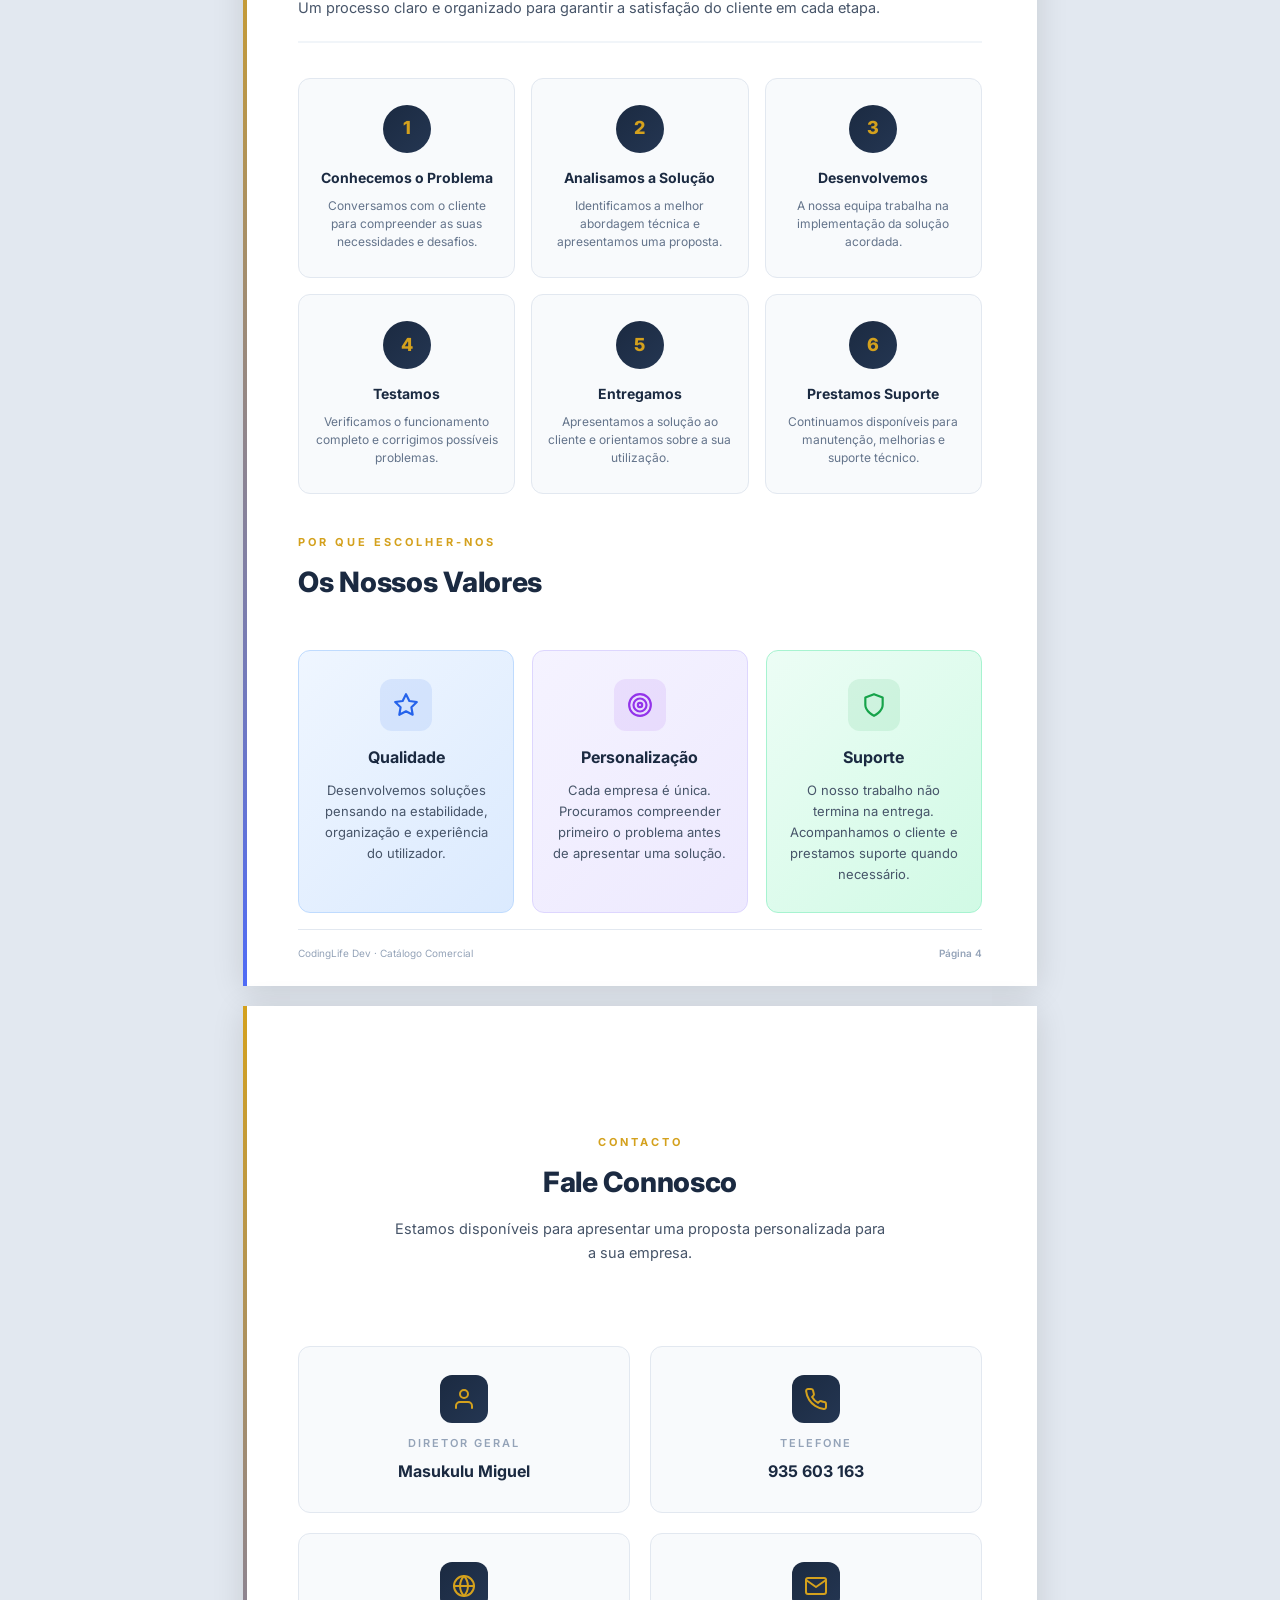
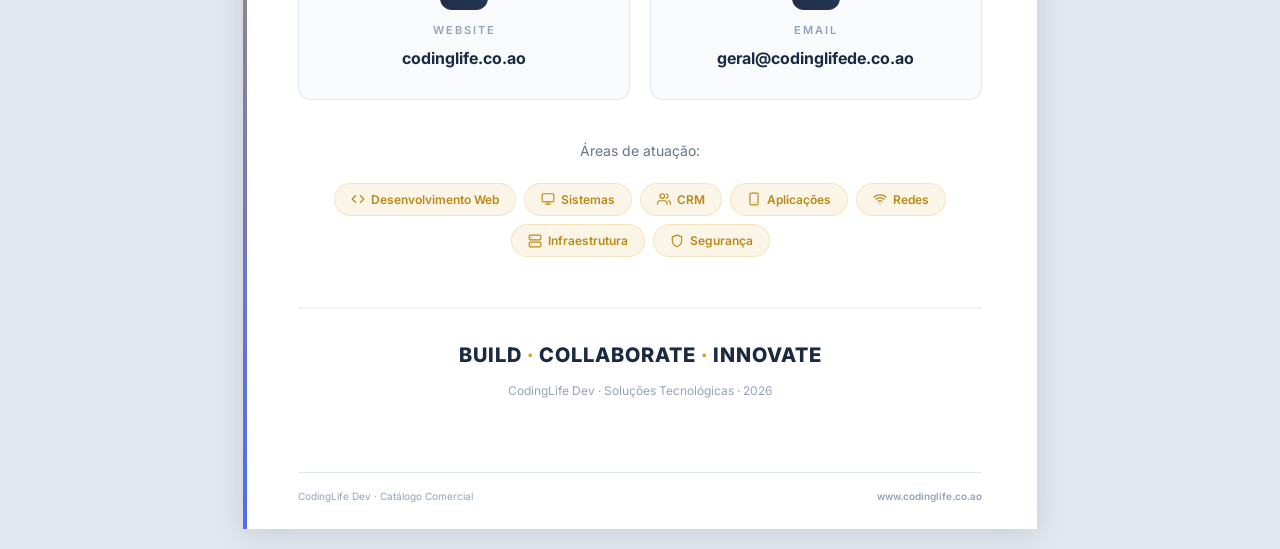
==== commit b01aacef: "docs: update catalog - light background, codinglife.co.ao, geral@codinglifede.co.ao" ====
--- a/admin/public/catalogo-codinglife.html
+++ b/admin/public/catalogo-codinglife.html
@@ -55,7 +55,7 @@
         /* ==================== CAPA ==================== */
         .cover {
             height: 297mm;
-            background: linear-gradient(160deg, var(--navy-dark) 0%, var(--navy) 40%, var(--navy-light) 100%);
+            background: linear-gradient(160deg, #f0f2f5 0%, #e8eaed 40%, #f5f6f8 100%);
             display: flex;
             flex-direction: column;
             justify-content: center;
@@ -70,8 +70,8 @@
             position: absolute;
             top: 0; left: 0; right: 0; bottom: 0;
             background:
-                radial-gradient(circle at 20% 30%, rgba(212,161,29,0.06) 0%, transparent 50%),
-                radial-gradient(circle at 80% 70%, rgba(79,107,246,0.04) 0%, transparent 50%);
+                radial-gradient(circle at 20% 30%, rgba(27,42,65,0.04) 0%, transparent 50%),
+                radial-gradient(circle at 80% 70%, rgba(212,161,29,0.05) 0%, transparent 50%);
         }
 
         .cover::after {
@@ -79,7 +79,7 @@
             position: absolute;
             bottom: 0; left: 0; right: 0;
             height: 4px;
-            background: linear-gradient(90deg, transparent, var(--gold), var(--blue), transparent);
+            background: linear-gradient(90deg, transparent, var(--navy), var(--gold), transparent);
         }
 
         .cover-content {
@@ -90,7 +90,6 @@
         .cover-logo {
             width: 300px;
             margin-bottom: 50px;
-            filter: brightness(1.05);
         }
 
         .cover-tagline {
@@ -103,7 +102,7 @@
         }
 
         .cover-title {
-            color: var(--white);
+            color: var(--navy);
             font-size: 40px;
             font-weight: 900;
             line-height: 1.15;
@@ -112,7 +111,7 @@
         }
 
         .cover-subtitle {
-            color: var(--gray-300);
+            color: var(--gray-600);
             font-size: 17px;
             font-weight: 400;
             max-width: 500px;
@@ -129,13 +128,13 @@
         }
 
         .cover-contact {
-            color: var(--gray-400);
+            color: var(--gray-500);
             font-size: 13px;
             line-height: 2.2;
         }
 
         .cover-contact strong {
-            color: var(--white);
+            color: var(--navy);
             font-weight: 600;
         }
 
@@ -721,7 +720,7 @@
 
         <div class="page-footer">
             <div class="left">CodingLife Dev · Catálogo Comercial</div>
-            <div class="right">www.tshoot-angola.com</div>
+            <div class="right">www.codinglife.co.ao</div>
         </div>
     </div>
 </div>
@@ -1003,14 +1002,14 @@
                     <svg viewBox="0 0 24 24"><circle cx="12" cy="12" r="10"/><line x1="2" y1="12" x2="22" y2="12"/><path d="M12 2a15.3 15.3 0 0 1 4 10 15.3 15.3 0 0 1-4 10 15.3 15.3 0 0 1-4-10 15.3 15.3 0 0 1 4-10z"/></svg>
                 </div>
                 <div class="label">Website</div>
-                <div class="value"><a href="https://tshoot-angola.com" target="_blank">tshoot-angola.com</a></div>
+                <div class="value"><a href="https://codinglife.co.ao" target="_blank">codinglife.co.ao</a></div>
             </div>
             <div class="contact-card">
                 <div class="contact-icon-box">
                     <svg viewBox="0 0 24 24"><path d="M4 4h16c1.1 0 2 .9 2 2v12c0 1.1-.9 2-2 2H4c-1.1 0-2-.9-2-2V6c0-1.1.9-2 2-2z"/><polyline points="22,6 12,13 2,6"/></svg>
                 </div>
                 <div class="label">Email</div>
-                <div class="value"><a href="mailto:comercial@tshoot-angola.com">comercial@tshoot-angola.com</a></div>
+                <div class="value"><a href="mailto:geral@codinglifede.co.ao">geral@codinglifede.co.ao</a></div>
             </div>
         </div>
 
@@ -1059,7 +1058,7 @@
 
         <div class="page-footer">
             <div class="left">CodingLife Dev · Catálogo Comercial</div>
-            <div class="right">www.tshoot-angola.com</div>
+            <div class="right">www.codinglife.co.ao</div>
         </div>
     </div>
 </div>
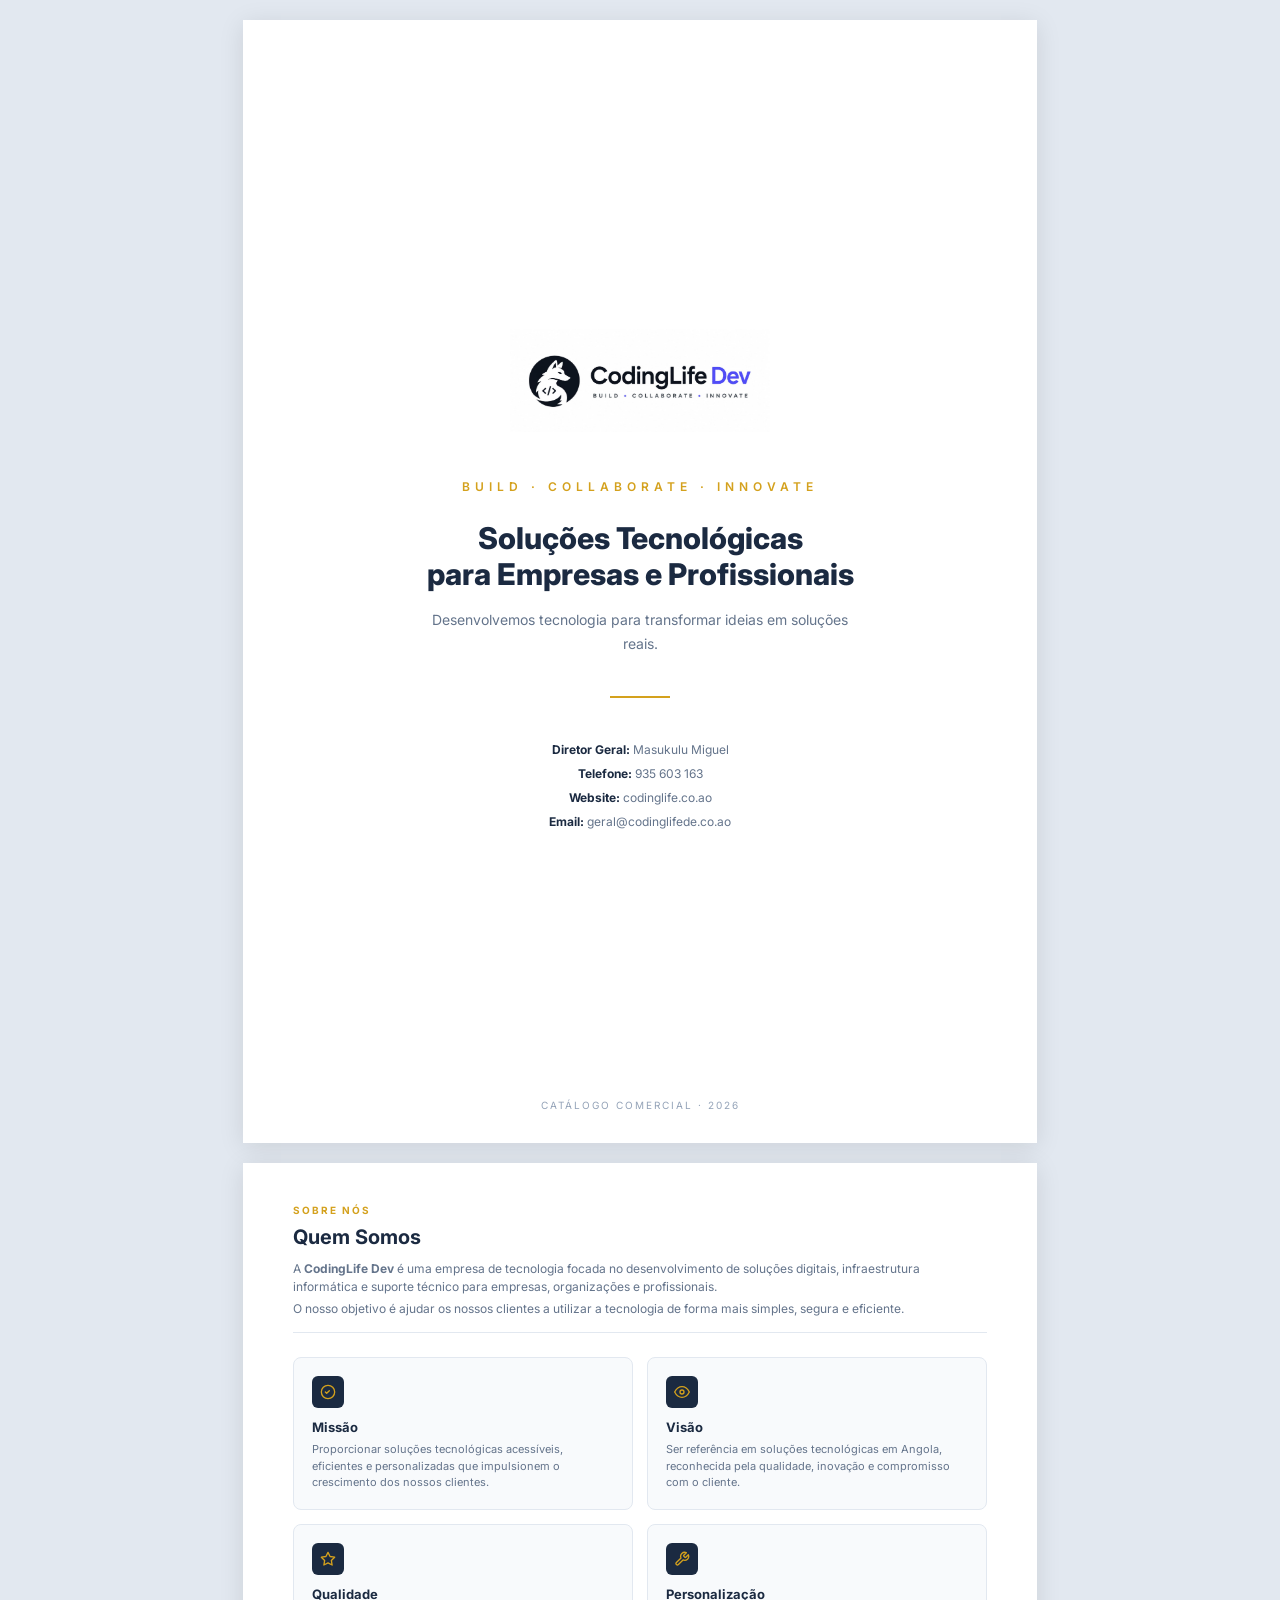
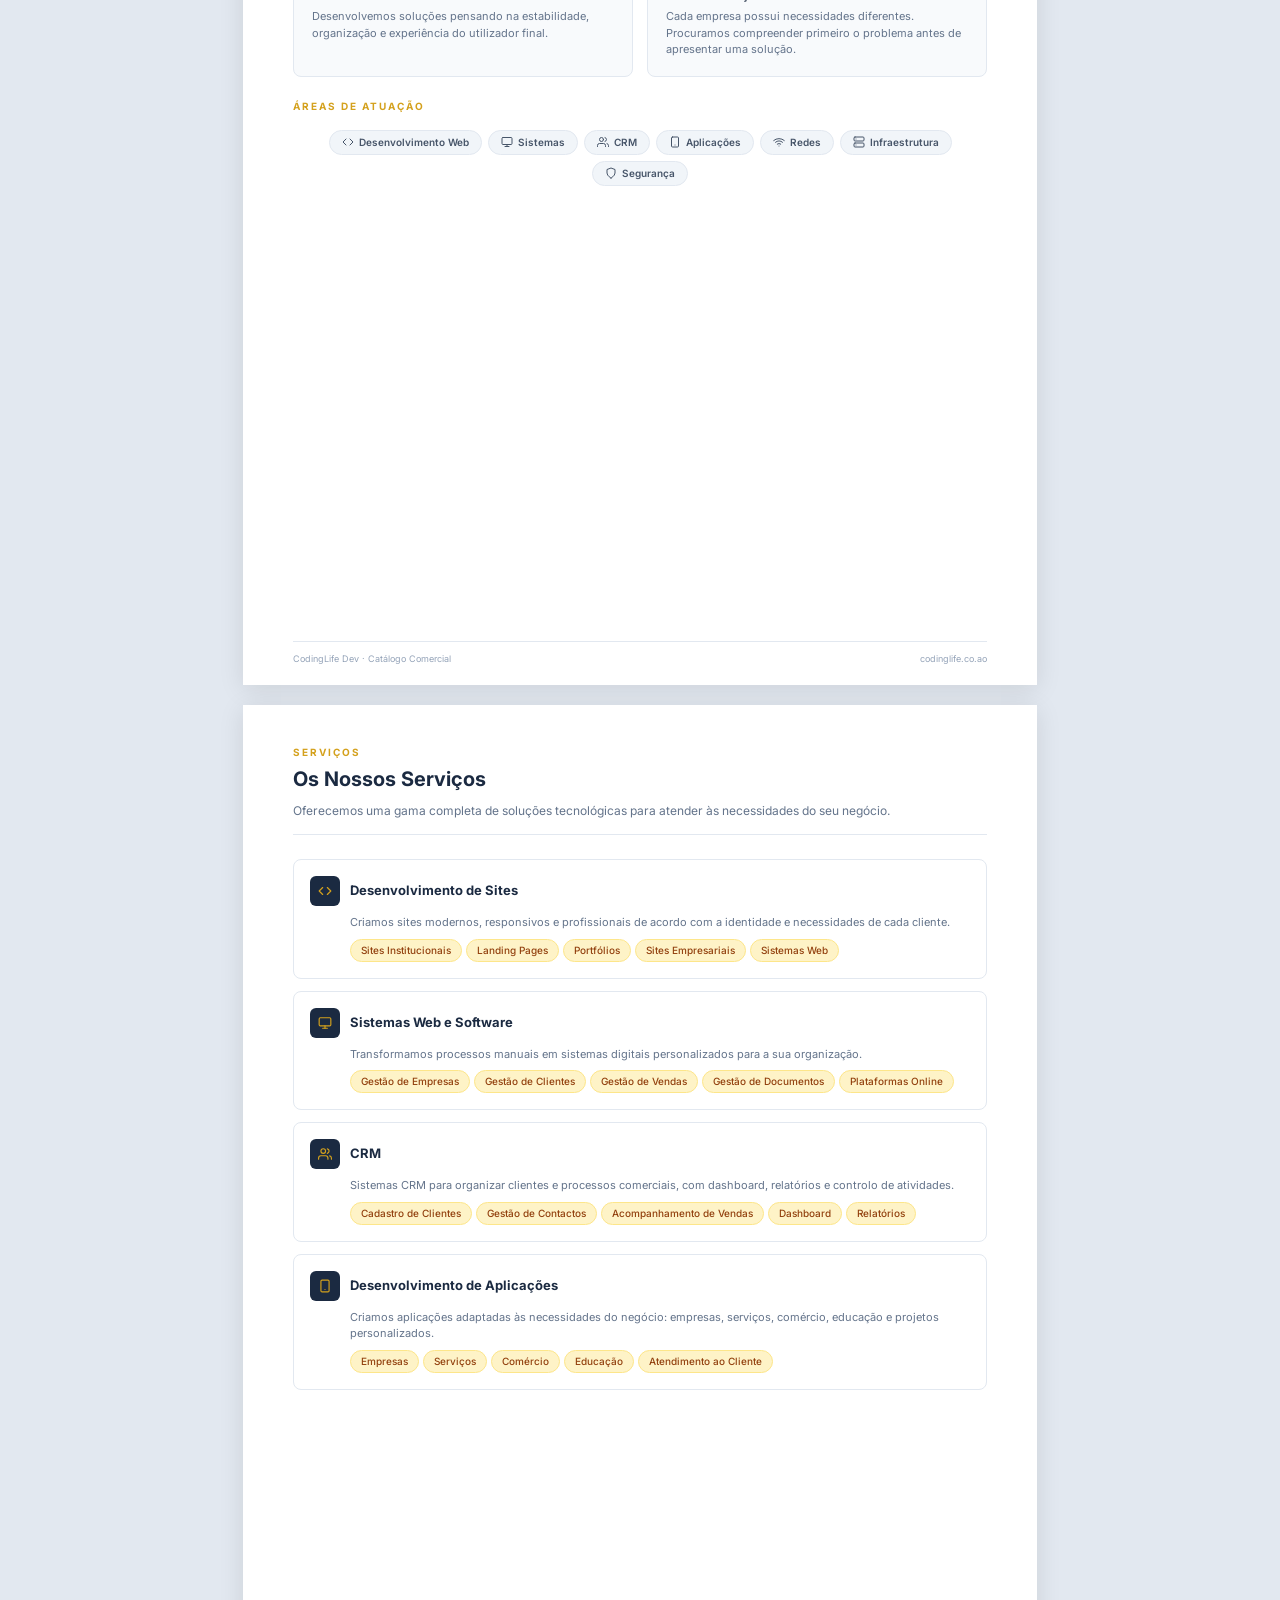
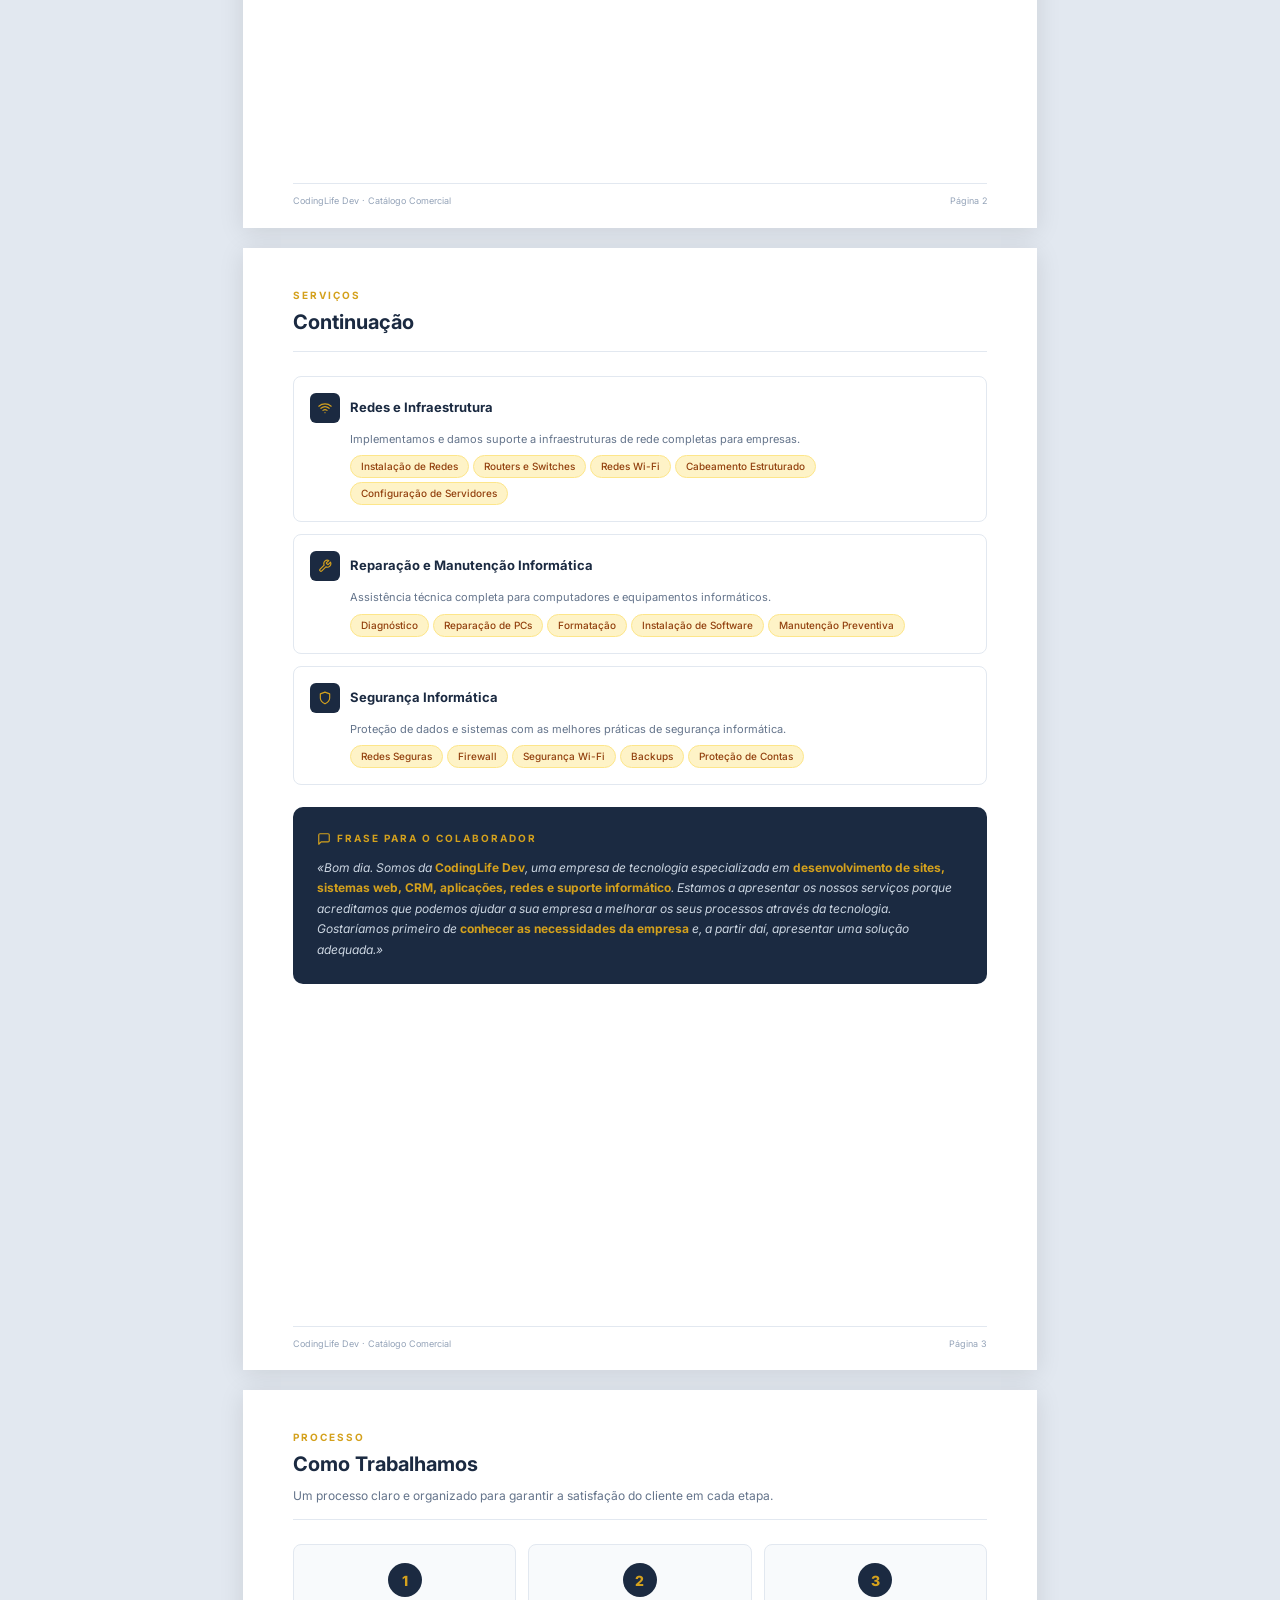
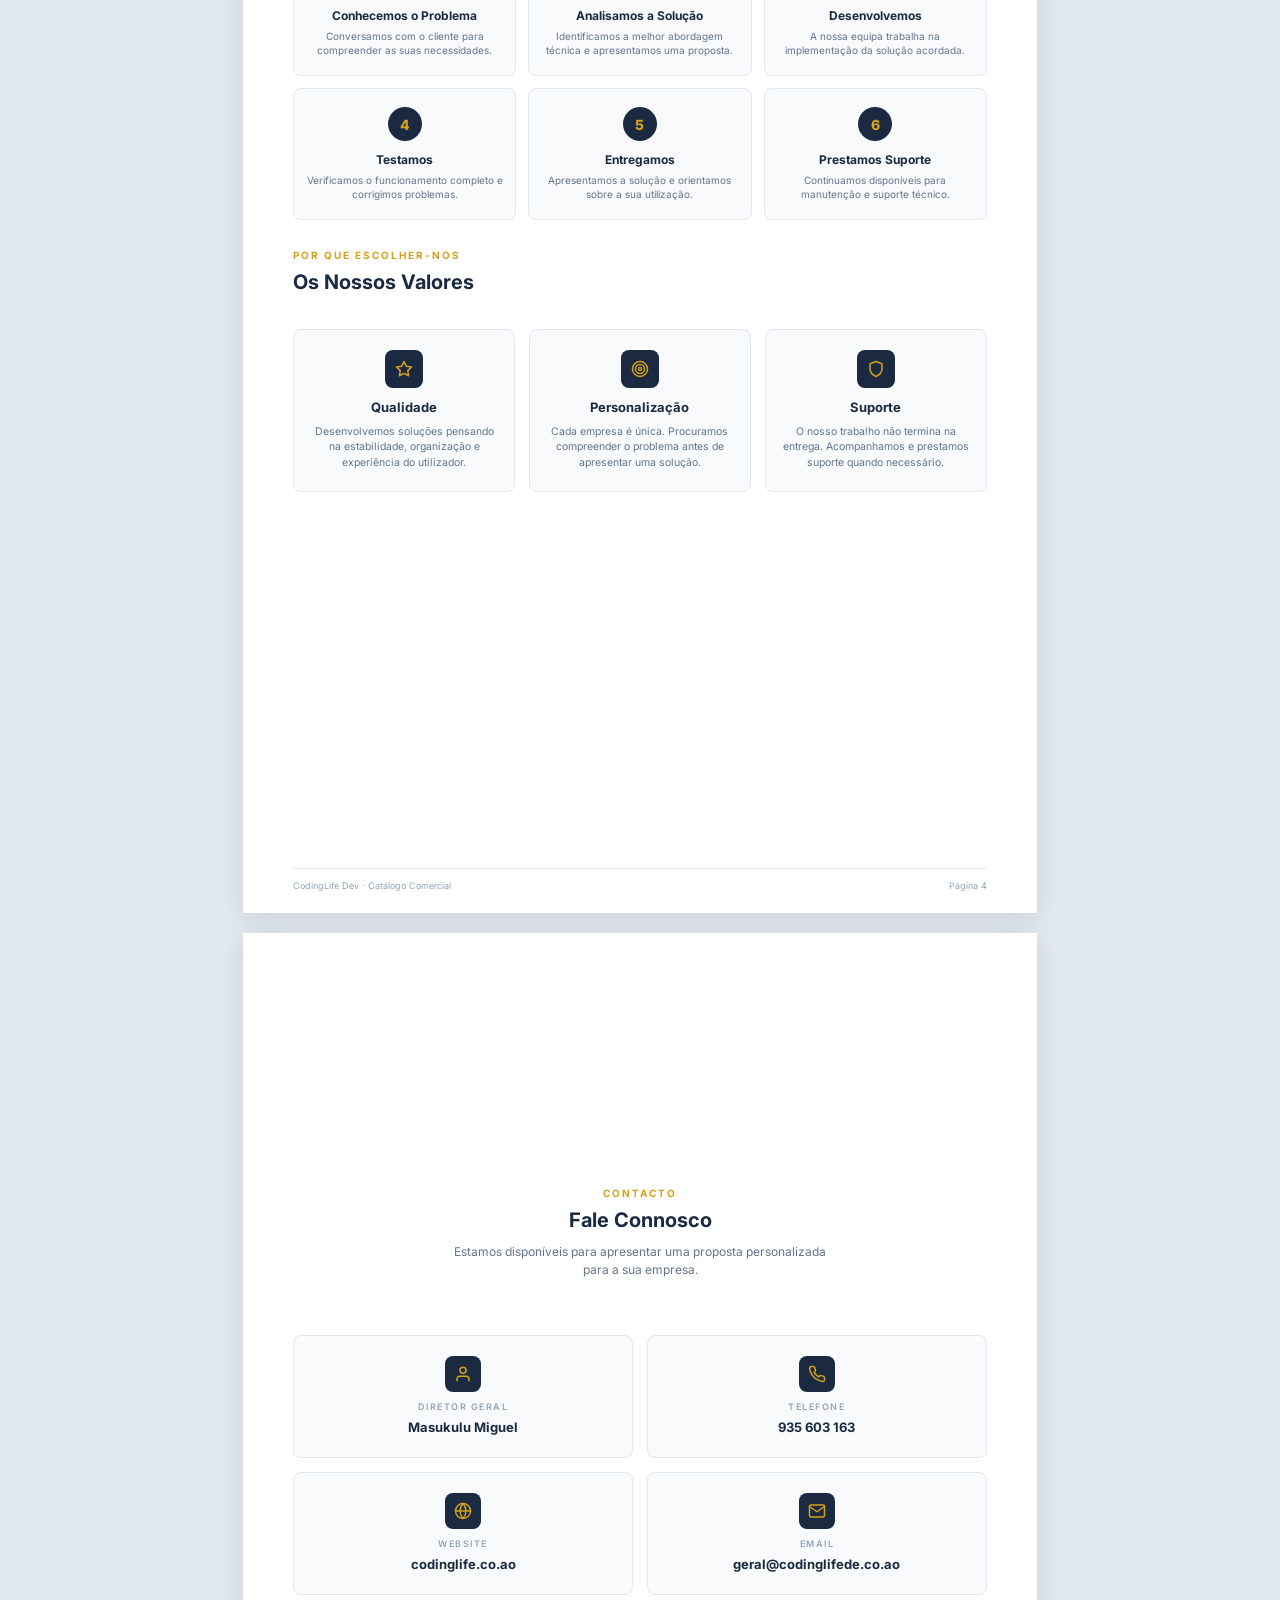
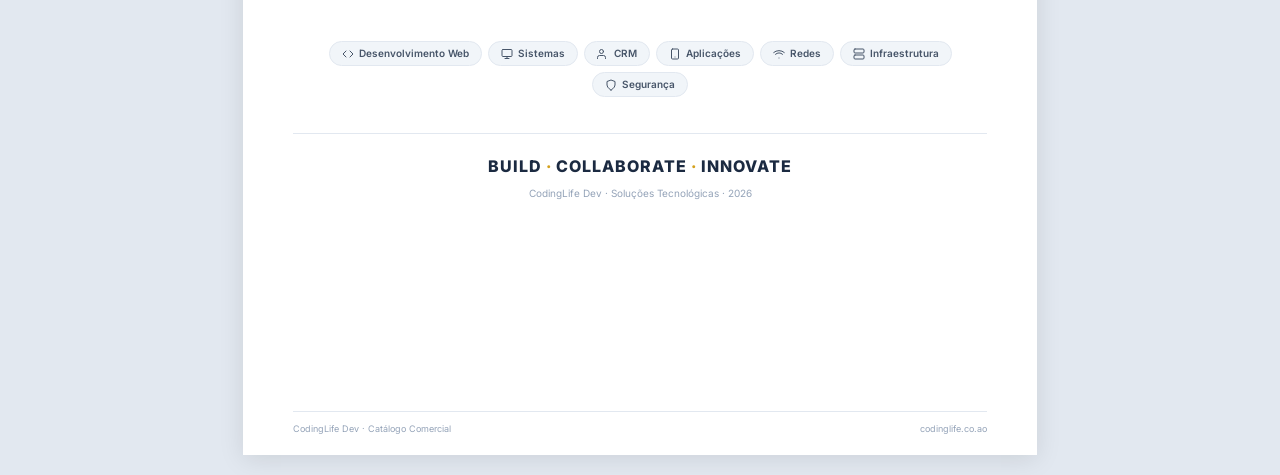
==== commit 070e6725: "docs: simplify catalog - white bg, smaller fonts, cleaner design" ====
--- a/admin/public/catalogo-codinglife.html
+++ b/admin/public/catalogo-codinglife.html
@@ -4,624 +4,109 @@
     <meta charset="UTF-8">
     <meta name="viewport" content="width=device-width, initial-scale=1.0">
     <title>CodingLife Dev - Catálogo Comercial</title>
-    <link rel="preconnect" href="https://fonts.googleapis.com">
-    <link href="https://fonts.googleapis.com/css2?family=Inter:wght@300;400;500;600;700;800;900&display=swap" rel="stylesheet">
+    <link href="https://fonts.googleapis.com/css2?family=Inter:wght@300;400;500;600;700;800&display=swap" rel="stylesheet">
     <style>
         * { margin: 0; padding: 0; box-sizing: border-box; }
-
-        :root {
-            --navy: #1B2A41;
-            --navy-light: #243652;
-            --navy-dark: #0f1a2e;
-            --gold: #D4A11D;
-            --gold-light: #e8b93a;
-            --gold-dark: #b8891a;
-            --blue: #4F6BF6;
-            --white: #ffffff;
-            --gray-50: #f8fafc;
-            --gray-100: #f1f5f9;
-            --gray-200: #e2e8f0;
-            --gray-300: #cbd5e1;
-            --gray-400: #94a3b8;
-            --gray-500: #64748b;
-            --gray-600: #475569;
-            --gray-700: #334155;
-            --gray-800: #1e293b;
+        body { font-family: 'Inter', sans-serif; background: #e2e8f0; color: #1e293b; line-height: 1.5; }
+
+        .page {
+            width: 210mm; min-height: 297mm; margin: 20px auto;
+            background: #fff; position: relative; overflow: hidden;
+            box-shadow: 0 4px 24px rgba(0,0,0,0.1);
         }
 
-        body {
-            font-family: 'Inter', -apple-system, BlinkMacSystemFont, sans-serif;
-            background: #e2e8f0;
-            color: var(--gray-800);
-            line-height: 1.6;
+        /* CAPA */
+        .cover {
+            height: 297mm; background: #fff;
+            display: flex; flex-direction: column; justify-content: center;
+            align-items: center; text-align: center; padding: 60px 50px;
         }
-
-        .page {
-            width: 210mm;
-            min-height: 297mm;
-            margin: 20px auto;
-            background: var(--white);
-            position: relative;
-            overflow: hidden;
-            box-shadow: 0 4px 30px rgba(0,0,0,0.12);
-        }
-
-        /* SVG Icons */
-        .svg-icon {
-            display: inline-block;
-            vertical-align: middle;
-        }
-
-        /* ==================== CAPA ==================== */
-        .cover {
-            height: 297mm;
-            background: linear-gradient(160deg, #f0f2f5 0%, #e8eaed 40%, #f5f6f8 100%);
-            display: flex;
-            flex-direction: column;
-            justify-content: center;
-            align-items: center;
-            text-align: center;
-            position: relative;
-            padding: 60px 50px;
-        }
-
-        .cover::before {
-            content: '';
-            position: absolute;
-            top: 0; left: 0; right: 0; bottom: 0;
-            background:
-                radial-gradient(circle at 20% 30%, rgba(27,42,65,0.04) 0%, transparent 50%),
-                radial-gradient(circle at 80% 70%, rgba(212,161,29,0.05) 0%, transparent 50%);
-        }
-
-        .cover::after {
-            content: '';
-            position: absolute;
-            bottom: 0; left: 0; right: 0;
-            height: 4px;
-            background: linear-gradient(90deg, transparent, var(--navy), var(--gold), transparent);
-        }
-
-        .cover-content {
-            position: relative;
-            z-index: 1;
-        }
-
-        .cover-logo {
-            width: 300px;
-            margin-bottom: 50px;
-        }
-
-        .cover-tagline {
-            color: var(--gold);
-            font-size: 13px;
-            font-weight: 600;
-            letter-spacing: 6px;
-            text-transform: uppercase;
-            margin-bottom: 30px;
-        }
-
-        .cover-title {
-            color: var(--navy);
-            font-size: 40px;
-            font-weight: 900;
-            line-height: 1.15;
-            margin-bottom: 20px;
-            letter-spacing: -0.5px;
-        }
-
-        .cover-subtitle {
-            color: var(--gray-600);
-            font-size: 17px;
-            font-weight: 400;
-            max-width: 500px;
-            margin: 0 auto 50px;
-            line-height: 1.7;
-        }
-
-        .cover-divider {
-            width: 80px;
-            height: 3px;
-            background: linear-gradient(90deg, var(--gold), var(--blue));
-            margin: 0 auto 50px;
-            border-radius: 2px;
-        }
-
-        .cover-contact {
-            color: var(--gray-500);
-            font-size: 13px;
-            line-height: 2.2;
-        }
-
-        .cover-contact strong {
-            color: var(--navy);
-            font-weight: 600;
-        }
-
-        .cover-bottom {
-            position: absolute;
-            bottom: 40px;
-            left: 0; right: 0;
-            text-align: center;
-            z-index: 1;
-        }
-
-        .cover-bottom p {
-            color: var(--gray-500);
-            font-size: 11px;
-            letter-spacing: 3px;
-            text-transform: uppercase;
-        }
-
-        /* ==================== SECCÕES ==================== */
-        .section-page {
-            padding: 50px 55px;
-            min-height: 297mm;
-            position: relative;
-        }
-
-        .section-page::before {
-            content: '';
-            position: absolute;
-            top: 0; left: 0;
-            width: 4px;
-            height: 100%;
-            background: linear-gradient(180deg, var(--gold) 0%, var(--blue) 100%);
-        }
-
-        .section-header {
-            margin-bottom: 35px;
-            padding-bottom: 20px;
-            border-bottom: 2px solid var(--gray-100);
-        }
-
-        .section-number {
-            font-size: 11px;
-            font-weight: 700;
-            color: var(--gold);
-            letter-spacing: 3px;
-            text-transform: uppercase;
-            margin-bottom: 8px;
-        }
-
-        .section-title {
-            font-size: 28px;
-            font-weight: 800;
-            color: var(--navy);
-            letter-spacing: -0.3px;
-        }
-
-        .section-intro {
-            font-size: 14.5px;
-            color: var(--gray-600);
-            margin-top: 12px;
-            line-height: 1.7;
-        }
-
-        /* ==================== SOBRE ==================== */
-        .about-grid {
-            display: grid;
-            grid-template-columns: 1fr 1fr;
-            gap: 20px;
-            margin-top: 25px;
-        }
-
-        .about-card {
-            background: var(--gray-50);
-            border: 1px solid var(--gray-200);
-            border-radius: 12px;
-            padding: 26px;
-        }
-
-        .about-card .icon-box {
-            width: 44px;
-            height: 44px;
-            background: linear-gradient(135deg, var(--navy), var(--navy-light));
-            border-radius: 10px;
-            display: flex;
-            align-items: center;
-            justify-content: center;
-            margin-bottom: 14px;
-        }
-
-        .about-card .icon-box svg {
-            width: 22px;
-            height: 22px;
-            fill: none;
-            stroke: var(--gold);
-            stroke-width: 2;
-            stroke-linecap: round;
-            stroke-linejoin: round;
-        }
-
-        .about-card h3 {
-            font-size: 15px;
-            font-weight: 700;
-            color: var(--navy);
-            margin-bottom: 8px;
-        }
-
-        .about-card p {
-            font-size: 13px;
-            color: var(--gray-500);
-            line-height: 1.6;
-        }
-
-        /* ==================== SERVIÇOS ==================== */
-        .service-item {
-            background: var(--white);
-            border: 1px solid var(--gray-200);
-            border-radius: 12px;
-            padding: 26px;
-            margin-bottom: 16px;
-            position: relative;
-            overflow: hidden;
-            page-break-inside: avoid;
-        }
-
-        .service-item::before {
-            content: '';
-            position: absolute;
-            top: 0; left: 0;
-            width: 4px;
-            height: 100%;
-            background: var(--gold);
-            border-radius: 2px 0 0 2px;
-        }
-
-        .service-header {
-            display: flex;
-            align-items: center;
-            gap: 14px;
-            margin-bottom: 12px;
-        }
-
-        .service-icon-box {
-            width: 40px;
-            height: 40px;
-            background: linear-gradient(135deg, var(--navy), var(--navy-light));
-            border-radius: 10px;
-            display: flex;
-            align-items: center;
-            justify-content: center;
-            flex-shrink: 0;
-        }
-
-        .service-icon-box svg {
-            width: 20px;
-            height: 20px;
-            fill: none;
-            stroke: var(--gold);
-            stroke-width: 2;
-            stroke-linecap: round;
-            stroke-linejoin: round;
-        }
-
-        .service-name {
-            font-size: 16px;
-            font-weight: 700;
-            color: var(--navy);
-        }
-
-        .service-desc {
-            font-size: 13.5px;
-            color: var(--gray-60);
-            margin-bottom: 12px;
-            padding-left: 54px;
-            line-height: 1.6;
-        }
-
-        .service-tags {
-            display: flex;
-            flex-wrap: wrap;
-            gap: 6px;
-            padding-left: 54px;
-        }
-
-        .tag {
-            display: inline-block;
-            padding: 4px 12px;
-            border-radius: 20px;
-            font-size: 11.5px;
-            font-weight: 500;
-            background: #fef3c7;
-            color: var(--gold-dark);
-            border: 1px solid #fde68a;
-        }
-
-        /* ==================== PROCESSO ==================== */
-        .process-grid {
-            display: grid;
-            grid-template-columns: repeat(3, 1fr);
-            gap: 16px;
-            margin-top: 25px;
-        }
-
-        .process-step {
-            text-align: center;
-            padding: 26px 16px;
-            background: var(--gray-50);
-            border: 1px solid var(--gray-200);
-            border-radius: 12px;
-        }
-
-        .step-num {
-            width: 48px;
-            height: 48px;
-            background: linear-gradient(135deg, var(--navy), var(--navy-light));
-            color: var(--gold);
-            border-radius: 50%;
-            display: flex;
-            align-items: center;
-            justify-content: center;
-            font-size: 18px;
-            font-weight: 800;
-            margin: 0 auto 14px;
-        }
-
-        .step-title {
-            font-size: 14px;
-            font-weight: 700;
-            color: var(--navy);
-            margin-bottom: 8px;
-        }
-
-        .step-desc {
-            font-size: 12px;
-            color: var(--gray-500);
-            line-height: 1.5;
-        }
-
-        /* ==================== VALORES ==================== */
-        .why-grid {
-            display: grid;
-            grid-template-columns: repeat(3, 1fr);
-            gap: 18px;
-            margin-top: 25px;
-        }
-
-        .why-card {
-            text-align: center;
-            padding: 28px 18px;
-            border-radius: 12px;
-            border: 1px solid var(--gray-200);
-        }
-
-        .why-card:nth-child(1) { background: linear-gradient(135deg, #eff6ff, #dbeafe); border-color: #bfdbfe; }
-        .why-card:nth-child(2) { background: linear-gradient(135deg, #f5f3ff, #ede9fe); border-color: #ddd6fe; }
-        .why-card:nth-child(3) { background: linear-gradient(135deg, #ecfdf5, #d1fae5); border-color: #a7f3d0; }
-
-        .why-icon-box {
-            width: 52px;
-            height: 52px;
-            border-radius: 12px;
-            display: flex;
-            align-items: center;
-            justify-content: center;
-            margin: 0 auto 14px;
-        }
-
-        .why-card:nth-child(1) .why-icon-box { background: rgba(37,99,235,0.1); }
-        .why-card:nth-child(2) .why-icon-box { background: rgba(147,51,234,0.1); }
-        .why-card:nth-child(3) .why-icon-box { background: rgba(22,163,74,0.1); }
-
-        .why-icon-box svg {
-            width: 26px;
-            height: 26px;
-            fill: none;
-            stroke-width: 2;
-            stroke-linecap: round;
-            stroke-linejoin: round;
-        }
-
-        .why-card:nth-child(1) .why-icon-box svg { stroke: #2563eb; }
-        .why-card:nth-child(2) .why-icon-box svg { stroke: #9333ea; }
-        .why-card:nth-child(3) .why-icon-box svg { stroke: #16a34a; }
-
-        .why-card h3 {
-            font-size: 16px;
-            font-weight: 700;
-            color: var(--navy);
-            margin-bottom: 10px;
-        }
-
-        .why-card p {
-            font-size: 13px;
-            color: var(--gray-600);
-            line-height: 1.6;
-        }
-
-        /* ==================== FRASE ==================== */
-        .pitch-box {
-            background: linear-gradient(135deg, var(--navy-dark), var(--navy), var(--navy-light));
-            border-radius: 16px;
-            padding: 38px;
-            margin-top: 30px;
-            position: relative;
-            overflow: hidden;
-        }
-
-        .pitch-box::before {
-            content: '';
-            position: absolute;
-            top: -30px;
-            left: 20px;
-            width: 60px;
-            height: 60px;
-            border: 3px solid rgba(212,161,29,0.2);
-            border-radius: 8px;
-            transform: rotate(15deg);
-        }
-
-        .pitch-box .label {
-            font-size: 11px;
-            font-weight: 700;
-            color: var(--gold);
-            letter-spacing: 3px;
-            text-transform: uppercase;
-            margin-bottom: 16px;
-            position: relative;
-            z-index: 1;
-            display: flex;
-            align-items: center;
-            gap: 8px;
-        }
-
-        .pitch-box .label svg {
-            width: 16px;
-            height: 16px;
-            fill: none;
-            stroke: var(--gold);
-            stroke-width: 2;
-            stroke-linecap: round;
-            stroke-linejoin: round;
-        }
-
-        .pitch-box .text {
-            font-size: 15px;
-            color: var(--gray-200);
-            line-height: 1.8;
-            font-style: italic;
-            position: relative;
-            z-index: 1;
-        }
-
-        .pitch-box .text strong {
-            color: var(--gold);
-            font-style: normal;
-        }
-
-        /* ==================== CONTACTO ==================== */
-        .contact-grid {
-            display: grid;
-            grid-template-columns: 1fr 1fr;
-            gap: 20px;
-            margin-top: 25px;
-        }
-
-        .contact-card {
-            background: var(--gray-50);
-            border: 1px solid var(--gray-200);
-            border-radius: 12px;
-            padding: 28px;
-            text-align: center;
-        }
-
-        .contact-icon-box {
-            width: 48px;
-            height: 48px;
-            background: linear-gradient(135deg, var(--navy), var(--navy-light));
-            border-radius: 12px;
-            display: flex;
-            align-items: center;
-            justify-content: center;
-            margin: 0 auto 12px;
-        }
-
-        .contact-icon-box svg {
-            width: 24px;
-            height: 24px;
-            fill: none;
-            stroke: var(--gold);
-            stroke-width: 2;
-            stroke-linecap: round;
-            stroke-linejoin: round;
-        }
-
-        .contact-card .label {
-            font-size: 11px;
-            font-weight: 600;
-            color: var(--gray-400);
-            letter-spacing: 2px;
-            text-transform: uppercase;
-            margin-bottom: 6px;
-        }
-
-        .contact-card .value {
-            font-size: 16px;
-            font-weight: 700;
-            color: var(--navy);
-        }
-
-        .contact-card .value a {
-            color: var(--navy);
-            text-decoration: none;
-        }
-
-        /* ==================== RODAPÉ ==================== */
-        .page-footer {
-            position: absolute;
-            bottom: 25px;
-            left: 55px;
-            right: 55px;
-            display: flex;
-            justify-content: space-between;
-            align-items: center;
-            padding-top: 15px;
-            border-top: 1px solid var(--gray-200);
-        }
-
-        .page-footer .left {
-            font-size: 10px;
-            color: var(--gray-400);
-        }
-
-        .page-footer .right {
-            font-size: 10px;
-            color: var(--gray-400);
-            font-weight: 600;
-        }
-
-        /* ==================== UTILITÁRIOS ==================== */
-        .gold-text { color: var(--gold); }
-        .navy-text { color: var(--navy); }
-
-        .areas-bar {
-            display: flex;
-            flex-wrap: wrap;
-            gap: 8px;
-            justify-content: center;
-            margin-top: 20px;
-        }
-
-        .area-badge {
-            padding: 6px 16px;
-            border-radius: 20px;
-            font-size: 12px;
-            font-weight: 600;
-            background: rgba(212,161,29,0.1);
-            color: var(--gold-dark);
-            border: 1px solid rgba(212,161,29,0.2);
-            display: flex;
-            align-items: center;
-            gap: 6px;
-        }
-
-        .area-badge svg {
-            width: 14px;
-            height: 14px;
-            fill: none;
-            stroke: var(--gold-dark);
-            stroke-width: 2;
-            stroke-linecap: round;
-            stroke-linejoin: round;
-        }
-
-        @media print {
-            body { background: white; }
-            .page { margin: 0; box-shadow: none; }
-            .page-break { page-break-before: always; }
-        }
+        .cover-logo { width: 260px; margin-bottom: 40px; }
+        .cover-tagline { color: #D4A11D; font-size: 12px; font-weight: 600; letter-spacing: 5px; text-transform: uppercase; margin-bottom: 24px; }
+        .cover-title { color: #1B2A41; font-size: 30px; font-weight: 800; line-height: 1.2; margin-bottom: 16px; }
+        .cover-subtitle { color: #64748b; font-size: 14px; max-width: 440px; margin: 0 auto 40px; line-height: 1.7; }
+        .cover-divider { width: 60px; height: 2px; background: #D4A11D; margin: 0 auto 40px; }
+        .cover-contact { color: #64748b; font-size: 12px; line-height: 2; }
+        .cover-contact strong { color: #1B2A41; }
+        .cover-bottom { position: absolute; bottom: 30px; left: 0; right: 0; text-align: center; }
+        .cover-bottom p { color: #94a3b8; font-size: 10px; letter-spacing: 2px; text-transform: uppercase; }
+
+        /* SECCÕES */
+        .content { padding: 40px 50px; }
+        .section-header { margin-bottom: 24px; padding-bottom: 14px; border-bottom: 1px solid #e2e8f0; }
+        .section-number { font-size: 10px; font-weight: 700; color: #D4A11D; letter-spacing: 2px; text-transform: uppercase; margin-bottom: 4px; }
+        .section-title { font-size: 20px; font-weight: 700; color: #1B2A41; }
+        .section-intro { font-size: 12px; color: #64748b; margin-top: 8px; }
+
+        /* SOBRE */
+        .about-grid { display: grid; grid-template-columns: 1fr 1fr; gap: 14px; margin-top: 18px; }
+        .about-card { background: #f8fafc; border: 1px solid #e2e8f0; border-radius: 8px; padding: 18px; }
+        .about-card .icon-box { width: 32px; height: 32px; background: #1B2A41; border-radius: 6px; display: flex; align-items: center; justify-content: center; margin-bottom: 10px; }
+        .about-card .icon-box svg { width: 16px; height: 16px; fill: none; stroke: #D4A11D; stroke-width: 2; stroke-linecap: round; stroke-linejoin: round; }
+        .about-card h3 { font-size: 13px; font-weight: 700; color: #1B2A41; margin-bottom: 4px; }
+        .about-card p { font-size: 11px; color: #64748b; line-height: 1.5; }
+
+        /* ÁREAS */
+        .areas-bar { display: flex; flex-wrap: wrap; gap: 6px; justify-content: center; margin-top: 16px; }
+        .area-badge { padding: 4px 12px; border-radius: 14px; font-size: 10px; font-weight: 600; background: #f1f5f9; color: #475569; border: 1px solid #e2e8f0; display: flex; align-items: center; gap: 5px; }
+        .area-badge svg { width: 12px; height: 12px; fill: none; stroke: #475569; stroke-width: 2; stroke-linecap: round; stroke-linejoin: round; }
+
+        /* SERVIÇOS */
+        .service-item { border: 1px solid #e2e8f0; border-radius: 8px; padding: 16px; margin-bottom: 12px; }
+        .service-header { display: flex; align-items: center; gap: 10px; margin-bottom: 8px; }
+        .service-icon-box { width: 30px; height: 30px; background: #1B2A41; border-radius: 6px; display: flex; align-items: center; justify-content: center; flex-shrink: 0; }
+        .service-icon-box svg { width: 14px; height: 14px; fill: none; stroke: #D4A11D; stroke-width: 2; stroke-linecap: round; stroke-linejoin: round; }
+        .service-name { font-size: 13px; font-weight: 700; color: #1B2A41; }
+        .service-desc { font-size: 11px; color: #64748b; margin-bottom: 8px; padding-left: 40px; }
+        .service-tags { display: flex; flex-wrap: wrap; gap: 4px; padding-left: 40px; }
+        .tag { padding: 3px 10px; border-radius: 12px; font-size: 10px; font-weight: 500; background: #fef3c7; color: #92400e; border: 1px solid #fde68a; }
+
+        /* PROCESSO */
+        .process-grid { display: grid; grid-template-columns: repeat(3, 1fr); gap: 12px; margin-top: 18px; }
+        .process-step { text-align: center; padding: 18px 12px; background: #f8fafc; border: 1px solid #e2e8f0; border-radius: 8px; }
+        .step-num { width: 34px; height: 34px; background: #1B2A41; color: #D4A11D; border-radius: 50%; display: flex; align-items: center; justify-content: center; font-size: 14px; font-weight: 800; margin: 0 auto 10px; }
+        .step-title { font-size: 12px; font-weight: 700; color: #1B2A41; margin-bottom: 4px; }
+        .step-desc { font-size: 10px; color: #64748b; line-height: 1.4; }
+
+        /* VALORES */
+        .why-grid { display: grid; grid-template-columns: repeat(3, 1fr); gap: 14px; margin-top: 18px; }
+        .why-card { text-align: center; padding: 20px 14px; border-radius: 8px; border: 1px solid #e2e8f0; background: #f8fafc; }
+        .why-icon-box { width: 38px; height: 38px; border-radius: 8px; display: flex; align-items: center; justify-content: center; margin: 0 auto 10px; background: #1B2A41; }
+        .why-icon-box svg { width: 18px; height: 18px; fill: none; stroke: #D4A11D; stroke-width: 2; stroke-linecap: round; stroke-linejoin: round; }
+        .why-card h3 { font-size: 13px; font-weight: 700; color: #1B2A41; margin-bottom: 6px; }
+        .why-card p { font-size: 10.5px; color: #64748b; line-height: 1.5; }
+
+        /* FRASE */
+        .pitch-box { background: #1B2A41; border-radius: 10px; padding: 24px; margin-top: 22px; }
+        .pitch-box .label { font-size: 10px; font-weight: 700; color: #D4A11D; letter-spacing: 2px; text-transform: uppercase; margin-bottom: 12px; display: flex; align-items: center; gap: 6px; }
+        .pitch-box .label svg { width: 14px; height: 14px; fill: none; stroke: #D4A11D; stroke-width: 2; stroke-linecap: round; stroke-linejoin: round; }
+        .pitch-box .text { font-size: 12px; color: #cbd5e1; line-height: 1.7; font-style: italic; }
+        .pitch-box .text strong { color: #D4A11D; font-style: normal; }
+
+        /* CONTACTO */
+        .contact-grid { display: grid; grid-template-columns: 1fr 1fr; gap: 14px; margin-top: 18px; }
+        .contact-card { background: #f8fafc; border: 1px solid #e2e8f0; border-radius: 8px; padding: 20px; text-align: center; }
+        .contact-icon-box { width: 36px; height: 36px; background: #1B2A41; border-radius: 8px; display: flex; align-items: center; justify-content: center; margin: 0 auto 8px; }
+        .contact-icon-box svg { width: 18px; height: 18px; fill: none; stroke: #D4A11D; stroke-width: 2; stroke-linecap: round; stroke-linejoin: round; }
+        .contact-card .label { font-size: 9px; font-weight: 600; color: #94a3b8; letter-spacing: 1.5px; text-transform: uppercase; margin-bottom: 4px; }
+        .contact-card .value { font-size: 13px; font-weight: 700; color: #1B2A41; }
+        .contact-card .value a { color: #1B2A41; text-decoration: none; }
+
+        /* RODAPÉ */
+        .page-footer { position: absolute; bottom: 20px; left: 50px; right: 50px; display: flex; justify-content: space-between; align-items: center; padding-top: 10px; border-top: 1px solid #e2e8f0; }
+        .page-footer span { font-size: 9px; color: #94a3b8; }
+
+        .gold-text { color: #D4A11D; }
+        @media print { body { background: white; } .page { margin: 0; box-shadow: none; } .page-break { page-break-before: always; } }
     </style>
 </head>
 <body>
 
-<!-- ==================== PÁGINA 1: CAPA ==================== -->
+<!-- CAPA -->
 <div class="page">
     <div class="cover">
         <div class="cover-content">
-            <img src="logo-codinglife.jpeg" alt="CodingLife Dev" class="cover-logo"
-                 onerror="this.src='logo-codinglife.png'; this.onerror=null;">
+            <img src="logo-codinglife.jpeg" alt="CodingLife Dev" class="cover-logo" onerror="this.src='logo-codinglife.png'; this.onerror=null;">
             <div class="cover-tagline">Build · Collaborate · Innovate</div>
             <h1 class="cover-title">Soluções Tecnológicas<br>para Empresas e Profissionais</h1>
             <p class="cover-subtitle">Desenvolvemos tecnologia para transformar ideias em soluções reais.</p>
@@ -629,105 +114,66 @@
             <div class="cover-contact">
                 <strong>Diretor Geral:</strong> Masukulu Miguel<br>
                 <strong>Telefone:</strong> 935 603 163<br>
-                <strong>Áreas:</strong> Desenvolvimento Web · Sistemas · CRM · Aplicações · Redes · Infraestrutura
-            </div>
-        </div>
-        <div class="cover-bottom">
-            <p>Catálogo Comercial · 2026</p>
-        </div>
-    </div>
-</div>
-
-<!-- ==================== PÁGINA 2: SOBRE NÓS ==================== -->
-<div class="page page-break">
-    <div class="section-page">
+                <strong>Website:</strong> codinglife.co.ao<br>
+                <strong>Email:</strong> geral@codinglifede.co.ao
+            </div>
+        </div>
+        <div class="cover-bottom"><p>Catálogo Comercial · 2026</p></div>
+    </div>
+</div>
+
+<!-- SOBRE NÓS -->
+<div class="page page-break">
+    <div class="content">
         <div class="section-header">
             <div class="section-number">Sobre Nós</div>
             <h2 class="section-title">Quem Somos</h2>
-            <p class="section-intro">
-                A <strong>CodingLife Dev</strong> é uma empresa de tecnologia focada no desenvolvimento de soluções digitais,
-                infraestrutura informática e suporte técnico para empresas, organizações e profissionais.
-            </p>
-            <p class="section-intro" style="margin-top: 8px;">
-                O nosso objetivo é ajudar os nossos clientes a utilizar a tecnologia de forma mais simples, segura e eficiente.
-            </p>
+            <p class="section-intro">A <strong>CodingLife Dev</strong> é uma empresa de tecnologia focada no desenvolvimento de soluções digitais, infraestrutura informática e suporte técnico para empresas, organizações e profissionais.</p>
+            <p class="section-intro" style="margin-top:4px;">O nosso objetivo é ajudar os nossos clientes a utilizar a tecnologia de forma mais simples, segura e eficiente.</p>
         </div>
 
         <div class="about-grid">
             <div class="about-card">
-                <div class="icon-box">
-                    <svg viewBox="0 0 24 24"><circle cx="12" cy="12" r="10"/><path d="M8 12l2 2 4-4"/></svg>
-                </div>
+                <div class="icon-box"><svg viewBox="0 0 24 24"><circle cx="12" cy="12" r="10"/><path d="M8 12l2 2 4-4"/></svg></div>
                 <h3>Missão</h3>
                 <p>Proporcionar soluções tecnológicas acessíveis, eficientes e personalizadas que impulsionem o crescimento dos nossos clientes.</p>
             </div>
             <div class="about-card">
-                <div class="icon-box">
-                    <svg viewBox="0 0 24 24"><path d="M1 12s4-8 11-8 11 8 11 8-4 8-11 8-11-8-11-8z"/><circle cx="12" cy="12" r="3"/></svg>
-                </div>
+                <div class="icon-box"><svg viewBox="0 0 24 24"><path d="M1 12s4-8 11-8 11 8 11 8-4 8-11 8-11-8-11-8z"/><circle cx="12" cy="12" r="3"/></svg></div>
                 <h3>Visão</h3>
                 <p>Ser referência em soluções tecnológicas em Angola, reconhecida pela qualidade, inovação e compromisso com o cliente.</p>
             </div>
             <div class="about-card">
-                <div class="icon-box">
-                    <svg viewBox="0 0 24 24"><polygon points="12 2 15.09 8.26 22 9.27 17 14.14 18.18 21.02 12 17.77 5.82 21.02 7 14.14 2 9.27 8.91 8.26 12 2"/></svg>
-                </div>
+                <div class="icon-box"><svg viewBox="0 0 24 24"><polygon points="12 2 15.09 8.26 22 9.27 17 14.14 18.18 21.02 12 17.77 5.82 21.02 7 14.14 2 9.27 8.91 8.26 12 2"/></svg></div>
                 <h3>Qualidade</h3>
                 <p>Desenvolvemos soluções pensando na estabilidade, organização e experiência do utilizador final.</p>
             </div>
             <div class="about-card">
-                <div class="icon-box">
-                    <svg viewBox="0 0 24 24"><path d="M14.7 6.3a1 1 0 0 0 0 1.4l1.6 1.6a1 1 0 0 0 1.4 0l3.77-3.77a6 6 0 0 1-7.94 7.94l-6.91 6.91a2.12 2.12 0 0 1-3-3l6.91-6.91a6 6 0 0 1 7.94-7.94l-3.76 3.76z"/></svg>
-                </div>
+                <div class="icon-box"><svg viewBox="0 0 24 24"><path d="M14.7 6.3a1 1 0 0 0 0 1.4l1.6 1.6a1 1 0 0 0 1.4 0l3.77-3.77a6 6 0 0 1-7.94 7.94l-6.91 6.91a2.12 2.12 0 0 1-3-3l6.91-6.91a6 6 0 0 1 7.94-7.94l-3.76 3.76z"/></svg></div>
                 <h3>Personalização</h3>
                 <p>Cada empresa possui necessidades diferentes. Procuramos compreender primeiro o problema antes de apresentar uma solução.</p>
             </div>
         </div>
 
-        <div style="margin-top: 30px;">
+        <div style="margin-top: 22px;">
             <div class="section-number">Áreas de Atuação</div>
             <div class="areas-bar">
-                <span class="area-badge">
-                    <svg viewBox="0 0 24 24"><polyline points="16 18 22 12 16 6"/><polyline points="8 6 2 12 8 18"/></svg>
-                    Desenvolvimento Web
-                </span>
-                <span class="area-badge">
-                    <svg viewBox="0 0 24 24"><rect x="2" y="3" width="20" height="14" rx="2"/><line x1="8" y1="21" x2="16" y2="21"/><line x1="12" y1="17" x2="12" y2="21"/></svg>
-                    Sistemas
-                </span>
-                <span class="area-badge">
-                    <svg viewBox="0 0 24 24"><path d="M17 21v-2a4 4 0 0 0-4-4H5a4 4 0 0 0-4 4v2"/><circle cx="9" cy="7" r="4"/><path d="M23 21v-2a4 4 0 0 0-3-3.87"/><path d="M16 3.13a4 4 0 0 1 0 7.75"/></svg>
-                    CRM
-                </span>
-                <span class="area-badge">
-                    <svg viewBox="0 0 24 24"><rect x="5" y="2" width="14" height="20" rx="2"/><line x1="12" y1="18" x2="12.01" y2="18"/></svg>
-                    Aplicações
-                </span>
-                <span class="area-badge">
-                    <svg viewBox="0 0 24 24"><path d="M5 12.55a11 11 0 0 1 14.08 0"/><path d="M1.42 9a16 16 0 0 1 21.16 0"/><path d="M8.53 16.11a6 6 0 0 1 6.95 0"/><line x1="12" y1="20" x2="12.01" y2="20"/></svg>
-                    Redes
-                </span>
-                <span class="area-badge">
-                    <svg viewBox="0 0 24 24"><rect x="2" y="2" width="20" height="8" rx="2" ry="2"/><rect x="2" y="14" width="20" height="8" rx="2" ry="2"/><line x1="6" y1="6" x2="6.01" y2="6"/><line x1="6" y1="18" x2="6.01" y2="18"/></svg>
-                    Infraestrutura
-                </span>
-                <span class="area-badge">
-                    <svg viewBox="0 0 24 24"><path d="M12 22s8-4 8-10V5l-8-3-8 3v7c0 6 8 10 8 10z"/></svg>
-                    Segurança
-                </span>
-            </div>
-        </div>
-
-        <div class="page-footer">
-            <div class="left">CodingLife Dev · Catálogo Comercial</div>
-            <div class="right">www.codinglife.co.ao</div>
-        </div>
-    </div>
-</div>
-
-<!-- ==================== PÁGINA 3: SERVIÇOS (1-4) ==================== -->
-<div class="page page-break">
-    <div class="section-page">
+                <span class="area-badge"><svg viewBox="0 0 24 24"><polyline points="16 18 22 12 16 6"/><polyline points="8 6 2 12 8 18"/></svg> Desenvolvimento Web</span>
+                <span class="area-badge"><svg viewBox="0 0 24 24"><rect x="2" y="3" width="20" height="14" rx="2"/><line x1="8" y1="21" x2="16" y2="21"/><line x1="12" y1="17" x2="12" y2="21"/></svg> Sistemas</span>
+                <span class="area-badge"><svg viewBox="0 0 24 24"><path d="M17 21v-2a4 4 0 0 0-4-4H5a4 4 0 0 0-4 4v2"/><circle cx="9" cy="7" r="4"/><path d="M23 21v-2a4 4 0 0 0-3-3.87"/><path d="M16 3.13a4 4 0 0 1 0 7.75"/></svg> CRM</span>
+                <span class="area-badge"><svg viewBox="0 0 24 24"><rect x="5" y="2" width="14" height="20" rx="2"/><line x1="12" y1="18" x2="12.01" y2="18"/></svg> Aplicações</span>
+                <span class="area-badge"><svg viewBox="0 0 24 24"><path d="M5 12.55a11 11 0 0 1 14.08 0"/><path d="M1.42 9a16 16 0 0 1 21.16 0"/><path d="M8.53 16.11a6 6 0 0 1 6.95 0"/><line x1="12" y1="20" x2="12.01" y2="20"/></svg> Redes</span>
+                <span class="area-badge"><svg viewBox="0 0 24 24"><rect x="2" y="2" width="20" height="8" rx="2"/><rect x="2" y="14" width="20" height="8" rx="2"/><line x1="6" y1="6" x2="6.01" y2="6"/><line x1="6" y1="18" x2="6.01" y2="18"/></svg> Infraestrutura</span>
+                <span class="area-badge"><svg viewBox="0 0 24 24"><path d="M12 22s8-4 8-10V5l-8-3-8 3v7c0 6 8 10 8 10z"/></svg> Segurança</span>
+            </div>
+        </div>
+        <div class="page-footer"><span>CodingLife Dev · Catálogo Comercial</span><span>codinglife.co.ao</span></div>
+    </div>
+</div>
+
+<!-- SERVIÇOS 1-4 -->
+<div class="page page-break">
+    <div class="content">
         <div class="section-header">
             <div class="section-number">Serviços</div>
             <h2 class="section-title">Os Nossos Serviços</h2>
@@ -736,82 +182,55 @@
 
         <div class="service-item">
             <div class="service-header">
-                <div class="service-icon-box">
-                    <svg viewBox="0 0 24 24"><polyline points="16 18 22 12 16 6"/><polyline points="8 6 2 12 8 18"/></svg>
-                </div>
+                <div class="service-icon-box"><svg viewBox="0 0 24 24"><polyline points="16 18 22 12 16 6"/><polyline points="8 6 2 12 8 18"/></svg></div>
                 <h3 class="service-name">Desenvolvimento de Sites</h3>
             </div>
             <p class="service-desc">Criamos sites modernos, responsivos e profissionais de acordo com a identidade e necessidades de cada cliente.</p>
             <div class="service-tags">
-                <span class="tag">Sites Institucionais</span>
-                <span class="tag">Landing Pages</span>
-                <span class="tag">Portfólios</span>
-                <span class="tag">Sites Empresariais</span>
-                <span class="tag">Sistemas Web</span>
-            </div>
-        </div>
-
-        <div class="service-item">
-            <div class="service-header">
-                <div class="service-icon-box">
-                    <svg viewBox="0 0 24 24"><rect x="2" y="3" width="20" height="14" rx="2"/><line x1="8" y1="21" x2="16" y2="21"/><line x1="12" y1="17" x2="12" y2="21"/></svg>
-                </div>
+                <span class="tag">Sites Institucionais</span><span class="tag">Landing Pages</span><span class="tag">Portfólios</span><span class="tag">Sites Empresariais</span><span class="tag">Sistemas Web</span>
+            </div>
+        </div>
+
+        <div class="service-item">
+            <div class="service-header">
+                <div class="service-icon-box"><svg viewBox="0 0 24 24"><rect x="2" y="3" width="20" height="14" rx="2"/><line x1="8" y1="21" x2="16" y2="21"/><line x1="12" y1="17" x2="12" y2="21"/></svg></div>
                 <h3 class="service-name">Sistemas Web e Software</h3>
             </div>
             <p class="service-desc">Transformamos processos manuais em sistemas digitais personalizados para a sua organização.</p>
             <div class="service-tags">
-                <span class="tag">Gestão de Empresas</span>
-                <span class="tag">Gestão de Clientes</span>
-                <span class="tag">Gestão de Vendas</span>
-                <span class="tag">Gestão de Documentos</span>
-                <span class="tag">Plataformas Online</span>
-            </div>
-        </div>
-
-        <div class="service-item">
-            <div class="service-header">
-                <div class="service-icon-box">
-                    <svg viewBox="0 0 24 24"><path d="M17 21v-2a4 4 0 0 0-4-4H5a4 4 0 0 0-4 4v2"/><circle cx="9" cy="7" r="4"/><path d="M23 21v-2a4 4 0 0 0-3-3.87"/><path d="M16 3.13a4 4 0 0 1 0 7.75"/></svg>
-                </div>
+                <span class="tag">Gestão de Empresas</span><span class="tag">Gestão de Clientes</span><span class="tag">Gestão de Vendas</span><span class="tag">Gestão de Documentos</span><span class="tag">Plataformas Online</span>
+            </div>
+        </div>
+
+        <div class="service-item">
+            <div class="service-header">
+                <div class="service-icon-box"><svg viewBox="0 0 24 24"><path d="M17 21v-2a4 4 0 0 0-4-4H5a4 4 0 0 0-4 4v2"/><circle cx="9" cy="7" r="4"/><path d="M23 21v-2a4 4 0 0 0-3-3.87"/><path d="M16 3.13a4 4 0 0 1 0 7.75"/></svg></div>
                 <h3 class="service-name">CRM</h3>
             </div>
             <p class="service-desc">Sistemas CRM para organizar clientes e processos comerciais, com dashboard, relatórios e controlo de atividades.</p>
             <div class="service-tags">
-                <span class="tag">Cadastro de Clientes</span>
-                <span class="tag">Gestão de Contactos</span>
-                <span class="tag">Acompanhamento de Vendas</span>
-                <span class="tag">Dashboard</span>
-                <span class="tag">Relatórios</span>
-            </div>
-        </div>
-
-        <div class="service-item">
-            <div class="service-header">
-                <div class="service-icon-box">
-                    <svg viewBox="0 0 24 24"><rect x="5" y="2" width="14" height="20" rx="2"/><line x1="12" y1="18" x2="12.01" y2="18"/></svg>
-                </div>
+                <span class="tag">Cadastro de Clientes</span><span class="tag">Gestão de Contactos</span><span class="tag">Acompanhamento de Vendas</span><span class="tag">Dashboard</span><span class="tag">Relatórios</span>
+            </div>
+        </div>
+
+        <div class="service-item">
+            <div class="service-header">
+                <div class="service-icon-box"><svg viewBox="0 0 24 24"><rect x="5" y="2" width="14" height="20" rx="2"/><line x1="12" y1="18" x2="12.01" y2="18"/></svg></div>
                 <h3 class="service-name">Desenvolvimento de Aplicações</h3>
             </div>
             <p class="service-desc">Criamos aplicações adaptadas às necessidades do negócio: empresas, serviços, comércio, educação e projetos personalizados.</p>
             <div class="service-tags">
-                <span class="tag">Empresas</span>
-                <span class="tag">Serviços</span>
-                <span class="tag">Comércio</span>
-                <span class="tag">Educação</span>
-                <span class="tag">Atendimento ao Cliente</span>
-            </div>
-        </div>
-
-        <div class="page-footer">
-            <div class="left">CodingLife Dev · Catálogo Comercial</div>
-            <div class="right">Página 2</div>
-        </div>
-    </div>
-</div>
-
-<!-- ==================== PÁGINA 4: SERVIÇOS (5-7) ==================== -->
-<div class="page page-break">
-    <div class="section-page">
+                <span class="tag">Empresas</span><span class="tag">Serviços</span><span class="tag">Comércio</span><span class="tag">Educação</span><span class="tag">Atendimento ao Cliente</span>
+            </div>
+        </div>
+
+        <div class="page-footer"><span>CodingLife Dev · Catálogo Comercial</span><span>Página 2</span></div>
+    </div>
+</div>
+
+<!-- SERVIÇOS 5-7 + FRASE -->
+<div class="page page-break">
+    <div class="content">
         <div class="section-header">
             <div class="section-number">Serviços</div>
             <h2 class="section-title">Continuação</h2>
@@ -819,81 +238,49 @@
 
         <div class="service-item">
             <div class="service-header">
-                <div class="service-icon-box">
-                    <svg viewBox="0 0 24 24"><path d="M5 12.55a11 11 0 0 1 14.08 0"/><path d="M1.42 9a16 16 0 0 1 21.16 0"/><path d="M8.53 16.11a6 6 0 0 1 6.95 0"/><line x1="12" y1="20" x2="12.01" y2="20"/></svg>
-                </div>
+                <div class="service-icon-box"><svg viewBox="0 0 24 24"><path d="M5 12.55a11 11 0 0 1 14.08 0"/><path d="M1.42 9a16 16 0 0 1 21.16 0"/><path d="M8.53 16.11a6 6 0 0 1 6.95 0"/><line x1="12" y1="20" x2="12.01" y2="20"/></svg></div>
                 <h3 class="service-name">Redes e Infraestrutura</h3>
             </div>
             <p class="service-desc">Implementamos e damos suporte a infraestruturas de rede completas para empresas.</p>
             <div class="service-tags">
-                <span class="tag">Instalação de Redes</span>
-                <span class="tag">Routers e Switches</span>
-                <span class="tag">Redes Wi-Fi</span>
-                <span class="tag">Cabeamento Estruturado</span>
-                <span class="tag">Configuração de Servidores</span>
-            </div>
-        </div>
-
-        <div class="service-item">
-            <div class="service-header">
-                <div class="service-icon-box">
-                    <svg viewBox="0 0 24 24"><path d="M14.7 6.3a1 1 0 0 0 0 1.4l1.6 1.6a1 1 0 0 0 1.4 0l3.77-3.77a6 6 0 0 1-7.94 7.94l-6.91 6.91a2.12 2.12 0 0 1-3-3l6.91-6.91a6 6 0 0 1 7.94-7.94l-3.76 3.76z"/></svg>
-                </div>
+                <span class="tag">Instalação de Redes</span><span class="tag">Routers e Switches</span><span class="tag">Redes Wi-Fi</span><span class="tag">Cabeamento Estruturado</span><span class="tag">Configuração de Servidores</span>
+            </div>
+        </div>
+
+        <div class="service-item">
+            <div class="service-header">
+                <div class="service-icon-box"><svg viewBox="0 0 24 24"><path d="M14.7 6.3a1 1 0 0 0 0 1.4l1.6 1.6a1 1 0 0 0 1.4 0l3.77-3.77a6 6 0 0 1-7.94 7.94l-6.91 6.91a2.12 2.12 0 0 1-3-3l6.91-6.91a6 6 0 0 1 7.94-7.94l-3.76 3.76z"/></svg></div>
                 <h3 class="service-name">Reparação e Manutenção Informática</h3>
             </div>
             <p class="service-desc">Assistência técnica completa para computadores e equipamentos informáticos.</p>
             <div class="service-tags">
-                <span class="tag">Diagnóstico</span>
-                <span class="tag">Reparação de PCs</span>
-                <span class="tag">Formatação</span>
-                <span class="tag">Instalação de Software</span>
-                <span class="tag">Manutenção Preventiva</span>
-            </div>
-        </div>
-
-        <div class="service-item">
-            <div class="service-header">
-                <div class="service-icon-box">
-                    <svg viewBox="0 0 24 24"><path d="M12 22s8-4 8-10V5l-8-3-8 3v7c0 6 8 10 8 10z"/></svg>
-                </div>
+                <span class="tag">Diagnóstico</span><span class="tag">Reparação de PCs</span><span class="tag">Formatação</span><span class="tag">Instalação de Software</span><span class="tag">Manutenção Preventiva</span>
+            </div>
+        </div>
+
+        <div class="service-item">
+            <div class="service-header">
+                <div class="service-icon-box"><svg viewBox="0 0 24 24"><path d="M12 22s8-4 8-10V5l-8-3-8 3v7c0 6 8 10 8 10z"/></svg></div>
                 <h3 class="service-name">Segurança Informática</h3>
             </div>
             <p class="service-desc">Proteção de dados e sistemas com as melhores práticas de segurança informática.</p>
             <div class="service-tags">
-                <span class="tag">Redes Seguras</span>
-                <span class="tag">Firewall</span>
-                <span class="tag">Segurança Wi-Fi</span>
-                <span class="tag">Backups</span>
-                <span class="tag">Proteção de Contas</span>
-            </div>
-        </div>
-
-        <div style="margin-top: 35px;">
-            <div class="pitch-box">
-                <div class="label">
-                    <svg viewBox="0 0 24 24"><path d="M21 15a2 2 0 0 1-2 2H7l-4 4V5a2 2 0 0 1 2-2h14a2 2 0 0 1 2 2z"/></svg>
-                    Frase para o Colaborador
-                </div>
-                <p class="text">
-                    «Bom dia. Somos da <strong>CodingLife Dev</strong>, uma empresa de tecnologia especializada em
-                    <strong>desenvolvimento de sites, sistemas web, CRM, aplicações, redes e suporte informático</strong>.
-                    Estamos a apresentar os nossos serviços porque acreditamos que podemos ajudar a sua empresa a melhorar
-                    os seus processos através da tecnologia. Gostaríamos primeiro de <strong>conhecer as necessidades
-                    da empresa</strong> e, a partir daí, apresentar uma solução adequada.»
-                </p>
-            </div>
-        </div>
-
-        <div class="page-footer">
-            <div class="left">CodingLife Dev · Catálogo Comercial</div>
-            <div class="right">Página 3</div>
-        </div>
-    </div>
-</div>
-
-<!-- ==================== PÁGINA 5: PROCESSO ==================== -->
-<div class="page page-break">
-    <div class="section-page">
+                <span class="tag">Redes Seguras</span><span class="tag">Firewall</span><span class="tag">Segurança Wi-Fi</span><span class="tag">Backups</span><span class="tag">Proteção de Contas</span>
+            </div>
+        </div>
+
+        <div class="pitch-box">
+            <div class="label"><svg viewBox="0 0 24 24"><path d="M21 15a2 2 0 0 1-2 2H7l-4 4V5a2 2 0 0 1 2-2h14a2 2 0 0 1 2 2z"/></svg> Frase para o Colaborador</div>
+            <p class="text">«Bom dia. Somos da <strong>CodingLife Dev</strong>, uma empresa de tecnologia especializada em <strong>desenvolvimento de sites, sistemas web, CRM, aplicações, redes e suporte informático</strong>. Estamos a apresentar os nossos serviços porque acreditamos que podemos ajudar a sua empresa a melhorar os seus processos através da tecnologia. Gostaríamos primeiro de <strong>conhecer as necessidades da empresa</strong> e, a partir daí, apresentar uma solução adequada.»</p>
+        </div>
+
+        <div class="page-footer"><span>CodingLife Dev · Catálogo Comercial</span><span>Página 3</span></div>
+    </div>
+</div>
+
+<!-- PROCESSO + VALORES -->
+<div class="page page-break">
+    <div class="content">
         <div class="section-header">
             <div class="section-number">Processo</div>
             <h2 class="section-title">Como Trabalhamos</h2>
@@ -901,165 +288,92 @@
         </div>
 
         <div class="process-grid">
-            <div class="process-step">
-                <div class="step-num">1</div>
-                <h3 class="step-title">Conhecemos o Problema</h3>
-                <p class="step-desc">Conversamos com o cliente para compreender as suas necessidades e desafios.</p>
-            </div>
-            <div class="process-step">
-                <div class="step-num">2</div>
-                <h3 class="step-title">Analisamos a Solução</h3>
-                <p class="step-desc">Identificamos a melhor abordagem técnica e apresentamos uma proposta.</p>
-            </div>
-            <div class="process-step">
-                <div class="step-num">3</div>
-                <h3 class="step-title">Desenvolvemos</h3>
-                <p class="step-desc">A nossa equipa trabalha na implementação da solução acordada.</p>
-            </div>
-            <div class="process-step">
-                <div class="step-num">4</div>
-                <h3 class="step-title">Testamos</h3>
-                <p class="step-desc">Verificamos o funcionamento completo e corrigimos possíveis problemas.</p>
-            </div>
-            <div class="process-step">
-                <div class="step-num">5</div>
-                <h3 class="step-title">Entregamos</h3>
-                <p class="step-desc">Apresentamos a solução ao cliente e orientamos sobre a sua utilização.</p>
-            </div>
-            <div class="process-step">
-                <div class="step-num">6</div>
-                <h3 class="step-title">Prestamos Suporte</h3>
-                <p class="step-desc">Continuamos disponíveis para manutenção, melhorias e suporte técnico.</p>
-            </div>
-        </div>
-
-        <div style="margin-top: 40px;">
+            <div class="process-step"><div class="step-num">1</div><h3 class="step-title">Conhecemos o Problema</h3><p class="step-desc">Conversamos com o cliente para compreender as suas necessidades.</p></div>
+            <div class="process-step"><div class="step-num">2</div><h3 class="step-title">Analisamos a Solução</h3><p class="step-desc">Identificamos a melhor abordagem técnica e apresentamos uma proposta.</p></div>
+            <div class="process-step"><div class="step-num">3</div><h3 class="step-title">Desenvolvemos</h3><p class="step-desc">A nossa equipa trabalha na implementação da solução acordada.</p></div>
+            <div class="process-step"><div class="step-num">4</div><h3 class="step-title">Testamos</h3><p class="step-desc">Verificamos o funcionamento completo e corrigimos problemas.</p></div>
+            <div class="process-step"><div class="step-num">5</div><h3 class="step-title">Entregamos</h3><p class="step-desc">Apresentamos a solução e orientamos sobre a sua utilização.</p></div>
+            <div class="process-step"><div class="step-num">6</div><h3 class="step-title">Prestamos Suporte</h3><p class="step-desc">Continuamos disponíveis para manutenção e suporte técnico.</p></div>
+        </div>
+
+        <div style="margin-top: 28px;">
             <div class="section-header" style="border-bottom: none; margin-bottom: 0;">
                 <div class="section-number">Por que escolher-nos</div>
                 <h2 class="section-title">Os Nossos Valores</h2>
             </div>
-
             <div class="why-grid">
                 <div class="why-card">
-                    <div class="why-icon-box">
-                        <svg viewBox="0 0 24 24"><polygon points="12 2 15.09 8.26 22 9.27 17 14.14 18.18 21.02 12 17.77 5.82 21.02 7 14.14 2 9.27 8.91 8.26 12 2"/></svg>
-                    </div>
+                    <div class="why-icon-box"><svg viewBox="0 0 24 24"><polygon points="12 2 15.09 8.26 22 9.27 17 14.14 18.18 21.02 12 17.77 5.82 21.02 7 14.14 2 9.27 8.91 8.26 12 2"/></svg></div>
                     <h3>Qualidade</h3>
                     <p>Desenvolvemos soluções pensando na estabilidade, organização e experiência do utilizador.</p>
                 </div>
                 <div class="why-card">
-                    <div class="why-icon-box">
-                        <svg viewBox="0 0 24 24"><circle cx="12" cy="12" r="10"/><circle cx="12" cy="12" r="6"/><circle cx="12" cy="12" r="2"/></svg>
-                    </div>
+                    <div class="why-icon-box"><svg viewBox="0 0 24 24"><circle cx="12" cy="12" r="10"/><circle cx="12" cy="12" r="6"/><circle cx="12" cy="12" r="2"/></svg></div>
                     <h3>Personalização</h3>
-                    <p>Cada empresa é única. Procuramos compreender primeiro o problema antes de apresentar uma solução.</p>
+                    <p>Cada empresa é única. Procuramos compreender o problema antes de apresentar uma solução.</p>
                 </div>
                 <div class="why-card">
-                    <div class="why-icon-box">
-                        <svg viewBox="0 0 24 24"><path d="M12 22s8-4 8-10V5l-8-3-8 3v7c0 6 8 10 8 10z"/></svg>
-                    </div>
+                    <div class="why-icon-box"><svg viewBox="0 0 24 24"><path d="M12 22s8-4 8-10V5l-8-3-8 3v7c0 6 8 10 8 10z"/></svg></div>
                     <h3>Suporte</h3>
-                    <p>O nosso trabalho não termina na entrega. Acompanhamos o cliente e prestamos suporte quando necessário.</p>
+                    <p>O nosso trabalho não termina na entrega. Acompanhamos e prestamos suporte quando necessário.</p>
                 </div>
             </div>
         </div>
 
-        <div class="page-footer">
-            <div class="left">CodingLife Dev · Catálogo Comercial</div>
-            <div class="right">Página 4</div>
-        </div>
-    </div>
-</div>
-
-<!-- ==================== PÁGINA 6: CONTACTO ==================== -->
-<div class="page page-break">
-    <div class="section-page" style="display: flex; flex-direction: column; justify-content: center;">
+        <div class="page-footer"><span>CodingLife Dev · Catálogo Comercial</span><span>Página 4</span></div>
+    </div>
+</div>
+
+<!-- CONTACTO -->
+<div class="page page-break">
+    <div class="content" style="display: flex; flex-direction: column; justify-content: center; min-height: 297mm;">
         <div class="section-header" style="text-align: center; border-bottom: none;">
             <div class="section-number" style="text-align: center;">Contacto</div>
             <h2 class="section-title" style="text-align: center;">Fale Connosco</h2>
-            <p class="section-intro" style="text-align: center; max-width: 500px; margin: 12px auto 0;">
-                Estamos disponíveis para apresentar uma proposta personalizada para a sua empresa.
-            </p>
+            <p class="section-intro" style="text-align: center; max-width: 400px; margin: 8px auto 0;">Estamos disponíveis para apresentar uma proposta personalizada para a sua empresa.</p>
         </div>
 
         <div class="contact-grid">
             <div class="contact-card">
-                <div class="contact-icon-box">
-                    <svg viewBox="0 0 24 24"><path d="M20 21v-2a4 4 0 0 0-4-4H8a4 4 0 0 0-4 4v2"/><circle cx="12" cy="7" r="4"/></svg>
-                </div>
+                <div class="contact-icon-box"><svg viewBox="0 0 24 24"><path d="M20 21v-2a4 4 0 0 0-4-4H8a4 4 0 0 0-4 4v2"/><circle cx="12" cy="7" r="4"/></svg></div>
                 <div class="label">Diretor Geral</div>
                 <div class="value">Masukulu Miguel</div>
             </div>
             <div class="contact-card">
-                <div class="contact-icon-box">
-                    <svg viewBox="0 0 24 24"><path d="M22 16.92v3a2 2 0 0 1-2.18 2 19.79 19.79 0 0 1-8.63-3.07 19.5 19.5 0 0 1-6-6 19.79 19.79 0 0 1-3.07-8.67A2 2 0 0 1 4.11 2h3a2 2 0 0 1 2 1.72 12.84 12.84 0 0 0 .7 2.81 2 2 0 0 1-.45 2.11L8.09 9.91a16 16 0 0 0 6 6l1.27-1.27a2 2 0 0 1 2.11-.45 12.84 12.84 0 0 0 2.81.7A2 2 0 0 1 22 16.92z"/></svg>
-                </div>
+                <div class="contact-icon-box"><svg viewBox="0 0 24 24"><path d="M22 16.92v3a2 2 0 0 1-2.18 2 19.79 19.79 0 0 1-8.63-3.07 19.5 19.5 0 0 1-6-6 19.79 19.79 0 0 1-3.07-8.67A2 2 0 0 1 4.11 2h3a2 2 0 0 1 2 1.72 12.84 12.84 0 0 0 .7 2.81 2 2 0 0 1-.45 2.11L8.09 9.91a16 16 0 0 0 6 6l1.27-1.27a2 2 0 0 1 2.11-.45 12.84 12.84 0 0 0 2.81.7A2 2 0 0 1 22 16.92z"/></svg></div>
                 <div class="label">Telefone</div>
                 <div class="value"><a href="tel:+244935603163">935 603 163</a></div>
             </div>
             <div class="contact-card">
-                <div class="contact-icon-box">
-                    <svg viewBox="0 0 24 24"><circle cx="12" cy="12" r="10"/><line x1="2" y1="12" x2="22" y2="12"/><path d="M12 2a15.3 15.3 0 0 1 4 10 15.3 15.3 0 0 1-4 10 15.3 15.3 0 0 1-4-10 15.3 15.3 0 0 1 4-10z"/></svg>
-                </div>
+                <div class="contact-icon-box"><svg viewBox="0 0 24 24"><circle cx="12" cy="12" r="10"/><line x1="2" y1="12" x2="22" y2="12"/><path d="M12 2a15.3 15.3 0 0 1 4 10 15.3 15.3 0 0 1-4 10 15.3 15.3 0 0 1-4-10 15.3 15.3 0 0 1 4-10z"/></svg></div>
                 <div class="label">Website</div>
                 <div class="value"><a href="https://codinglife.co.ao" target="_blank">codinglife.co.ao</a></div>
             </div>
             <div class="contact-card">
-                <div class="contact-icon-box">
-                    <svg viewBox="0 0 24 24"><path d="M4 4h16c1.1 0 2 .9 2 2v12c0 1.1-.9 2-2 2H4c-1.1 0-2-.9-2-2V6c0-1.1.9-2 2-2z"/><polyline points="22,6 12,13 2,6"/></svg>
-                </div>
+                <div class="contact-icon-box"><svg viewBox="0 0 24 24"><path d="M4 4h16c1.1 0 2 .9 2 2v12c0 1.1-.9 2-2 2H4c-1.1 0-2-.9-2-2V6c0-1.1.9-2 2-2z"/><polyline points="22,6 12,13 2,6"/></svg></div>
                 <div class="label">Email</div>
                 <div class="value"><a href="mailto:geral@codinglifede.co.ao">geral@codinglifede.co.ao</a></div>
             </div>
         </div>
 
-        <div style="text-align: center; margin-top: 40px;">
-            <p style="font-size: 14px; color: var(--gray-500); margin-bottom: 15px;">Áreas de atuação:</p>
+        <div style="text-align: center; margin-top: 30px;">
             <div class="areas-bar">
-                <span class="area-badge">
-                    <svg viewBox="0 0 24 24"><polyline points="16 18 22 12 16 6"/><polyline points="8 6 2 12 8 18"/></svg>
-                    Desenvolvimento Web
-                </span>
-                <span class="area-badge">
-                    <svg viewBox="0 0 24 24"><rect x="2" y="3" width="20" height="14" rx="2"/><line x1="8" y1="21" x2="16" y2="21"/><line x1="12" y1="17" x2="12" y2="21"/></svg>
-                    Sistemas
-                </span>
-                <span class="area-badge">
-                    <svg viewBox="0 0 24 24"><path d="M17 21v-2a4 4 0 0 0-4-4H5a4 4 0 0 0-4 4v2"/><circle cx="9" cy="7" r="4"/><path d="M23 21v-2a4 4 0 0 0-3-3.87"/><path d="M16 3.13a4 4 0 0 1 0 7.75"/></svg>
-                    CRM
-                </span>
-                <span class="area-badge">
-                    <svg viewBox="0 0 24 24"><rect x="5" y="2" width="14" height="20" rx="2"/><line x1="12" y1="18" x2="12.01" y2="18"/></svg>
-                    Aplicações
-                </span>
-                <span class="area-badge">
-                    <svg viewBox="0 0 24 24"><path d="M5 12.55a11 11 0 0 1 14.08 0"/><path d="M1.42 9a16 16 0 0 1 21.16 0"/><path d="M8.53 16.11a6 6 0 0 1 6.95 0"/><line x1="12" y1="20" x2="12.01" y2="20"/></svg>
-                    Redes
-                </span>
-                <span class="area-badge">
-                    <svg viewBox="0 0 24 24"><rect x="2" y="2" width="20" height="8" rx="2" ry="2"/><rect x="2" y="14" width="20" height="8" rx="2" ry="2"/><line x1="6" y1="6" x2="6.01" y2="6"/><line x1="6" y1="18" x2="6.01" y2="18"/></svg>
-                    Infraestrutura
-                </span>
-                <span class="area-badge">
-                    <svg viewBox="0 0 24 24"><path d="M12 22s8-4 8-10V5l-8-3-8 3v7c0 6 8 10 8 10z"/></svg>
-                    Segurança
-                </span>
-            </div>
-        </div>
-
-        <div style="text-align: center; margin-top: 50px; padding-top: 30px; border-top: 2px solid var(--gray-100);">
-            <p style="font-size: 20px; font-weight: 800; color: var(--navy); letter-spacing: 1px;">
-                BUILD <span class="gold-text">·</span> COLLABORATE <span class="gold-text">·</span> INNOVATE
-            </p>
-            <p style="font-size: 12px; color: var(--gray-400); margin-top: 10px;">
-                CodingLife Dev · Soluções Tecnológicas · 2026
-            </p>
-        </div>
-
-        <div class="page-footer">
-            <div class="left">CodingLife Dev · Catálogo Comercial</div>
-            <div class="right">www.codinglife.co.ao</div>
-        </div>
+                <span class="area-badge"><svg viewBox="0 0 24 24"><polyline points="16 18 22 12 16 6"/><polyline points="8 6 2 12 8 18"/></svg> Desenvolvimento Web</span>
+                <span class="area-badge"><svg viewBox="0 0 24 24"><rect x="2" y="3" width="20" height="14" rx="2"/><line x1="8" y1="21" x2="16" y2="21"/><line x1="12" y1="17" x2="12" y2="21"/></svg> Sistemas</span>
+                <span class="area-badge"><svg viewBox="0 0 24 24"><path d="M17 21v-2a4 4 0 0 0-4-4H5a4 4 0 0 0-4 4v2"/><circle cx="9" cy="7" r="4"/></svg> CRM</span>
+                <span class="area-badge"><svg viewBox="0 0 24 24"><rect x="5" y="2" width="14" height="20" rx="2"/><line x1="12" y1="18" x2="12.01" y2="18"/></svg> Aplicações</span>
+                <span class="area-badge"><svg viewBox="0 0 24 24"><path d="M5 12.55a11 11 0 0 1 14.08 0"/><path d="M1.42 9a16 16 0 0 1 21.16 0"/><line x1="12" y1="20" x2="12.01" y2="20"/></svg> Redes</span>
+                <span class="area-badge"><svg viewBox="0 0 24 24"><rect x="2" y="2" width="20" height="8" rx="2"/><rect x="2" y="14" width="20" height="8" rx="2"/></svg> Infraestrutura</span>
+                <span class="area-badge"><svg viewBox="0 0 24 24"><path d="M12 22s8-4 8-10V5l-8-3-8 3v7c0 6 8 10 8 10z"/></svg> Segurança</span>
+            </div>
+        </div>
+
+        <div style="text-align: center; margin-top: 36px; padding-top: 20px; border-top: 1px solid #e2e8f0;">
+            <p style="font-size: 16px; font-weight: 800; color: #1B2A41; letter-spacing: 1px;">BUILD <span class="gold-text">·</span> COLLABORATE <span class="gold-text">·</span> INNOVATE</p>
+            <p style="font-size: 10px; color: #94a3b8; margin-top: 8px;">CodingLife Dev · Soluções Tecnológicas · 2026</p>
+        </div>
+
+        <div class="page-footer"><span>CodingLife Dev · Catálogo Comercial</span><span>codinglife.co.ao</span></div>
     </div>
 </div>
 
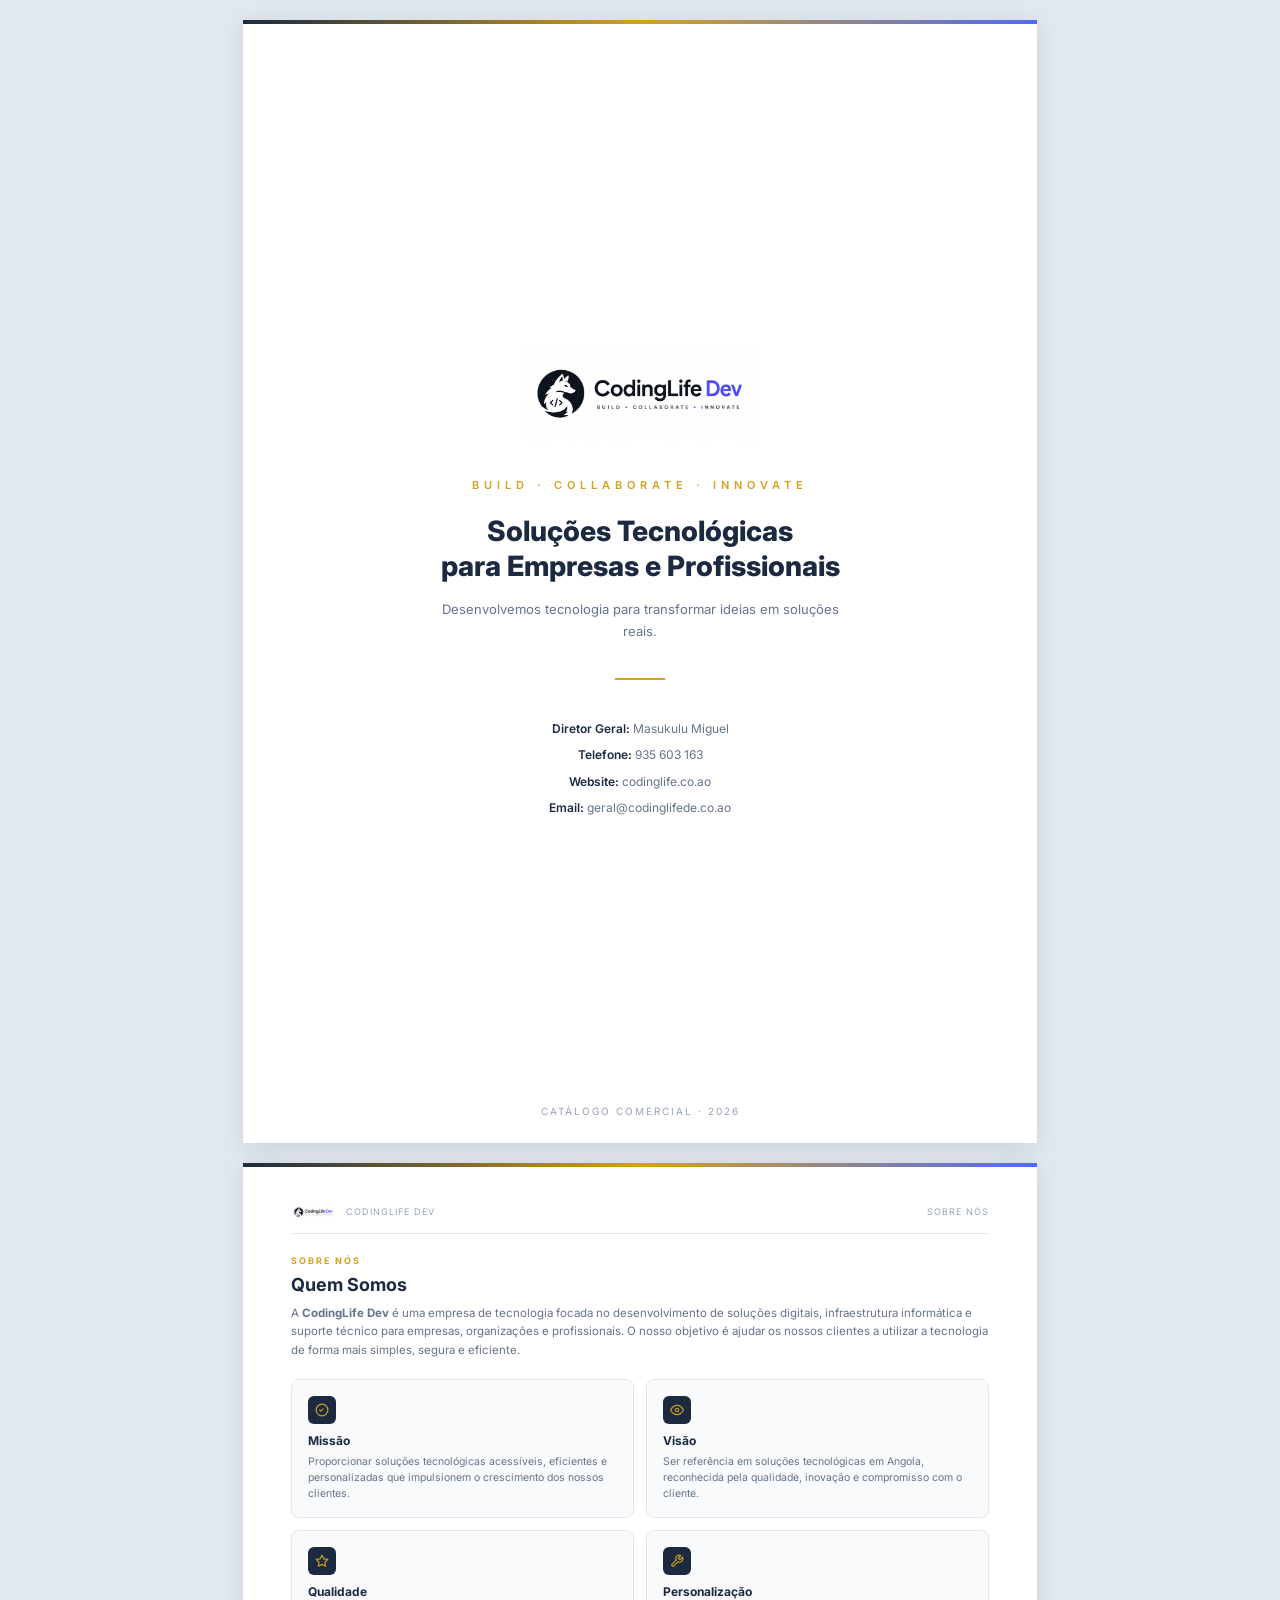
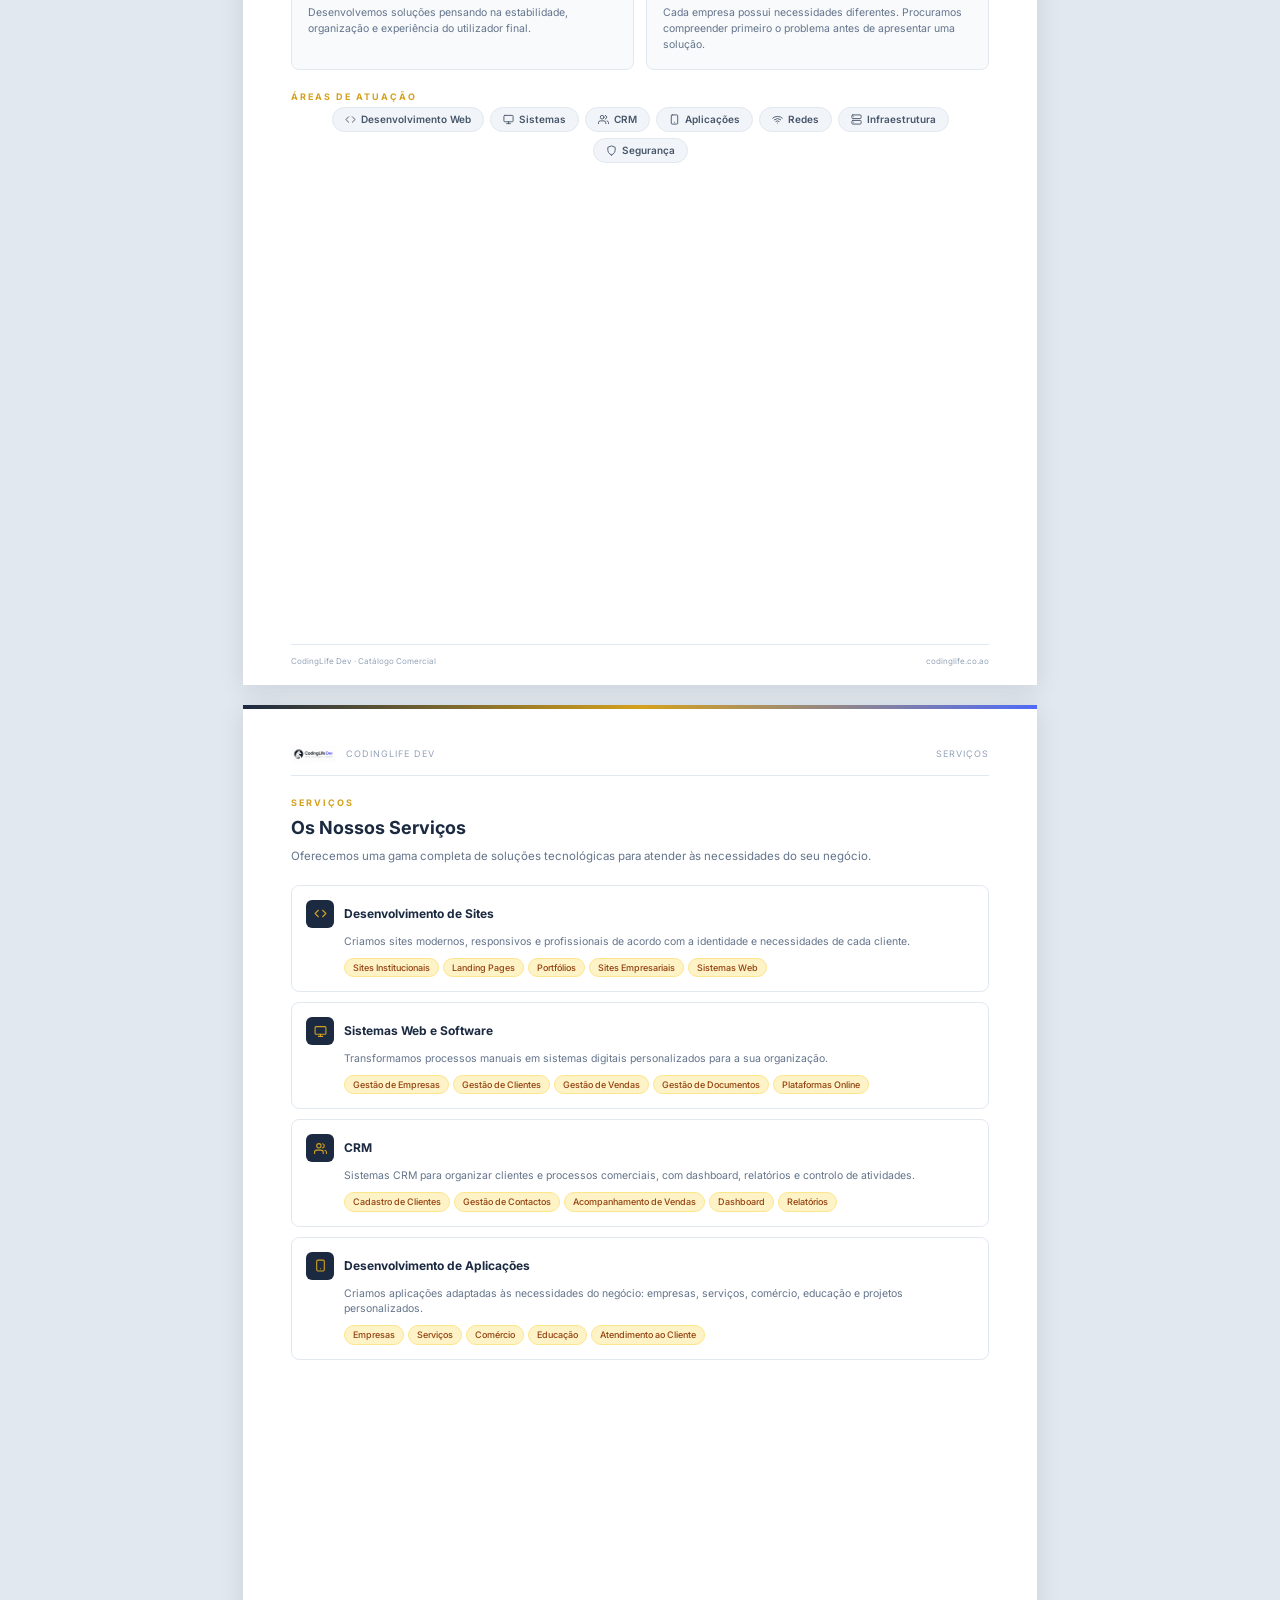
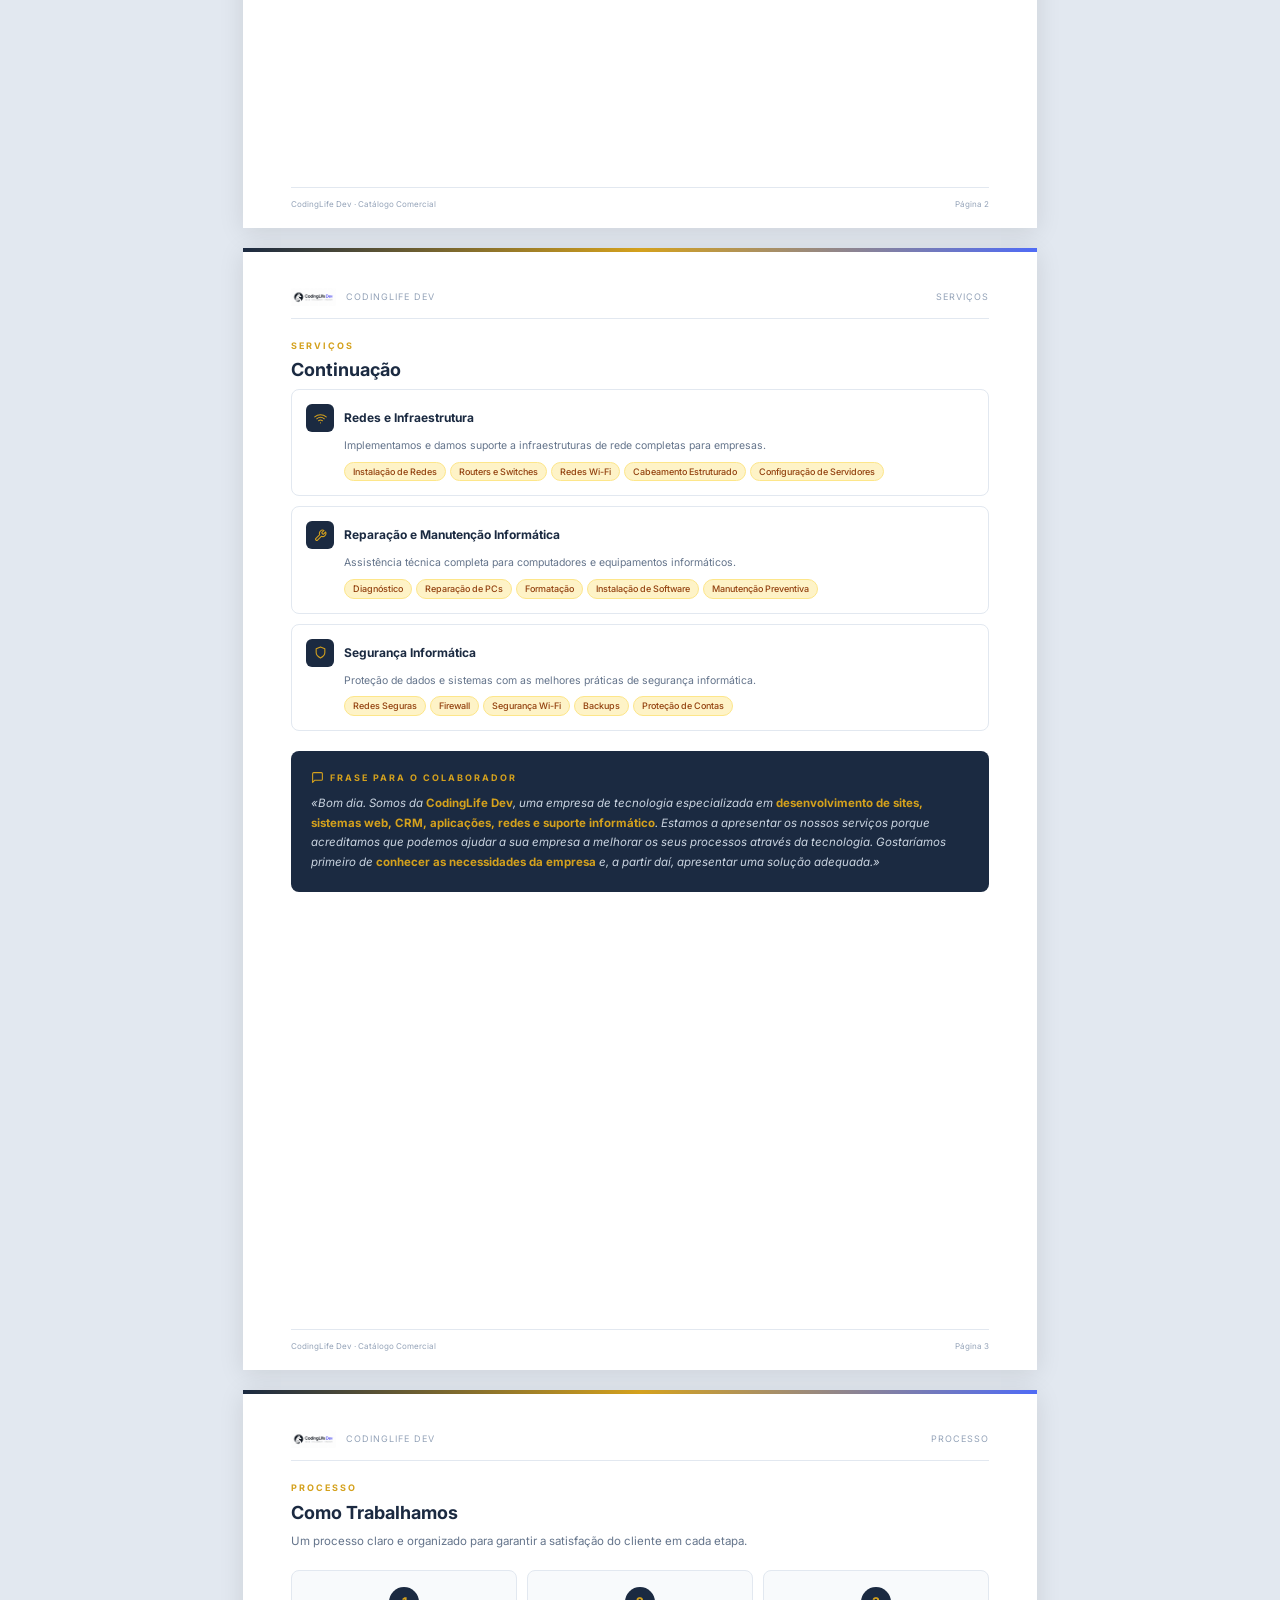
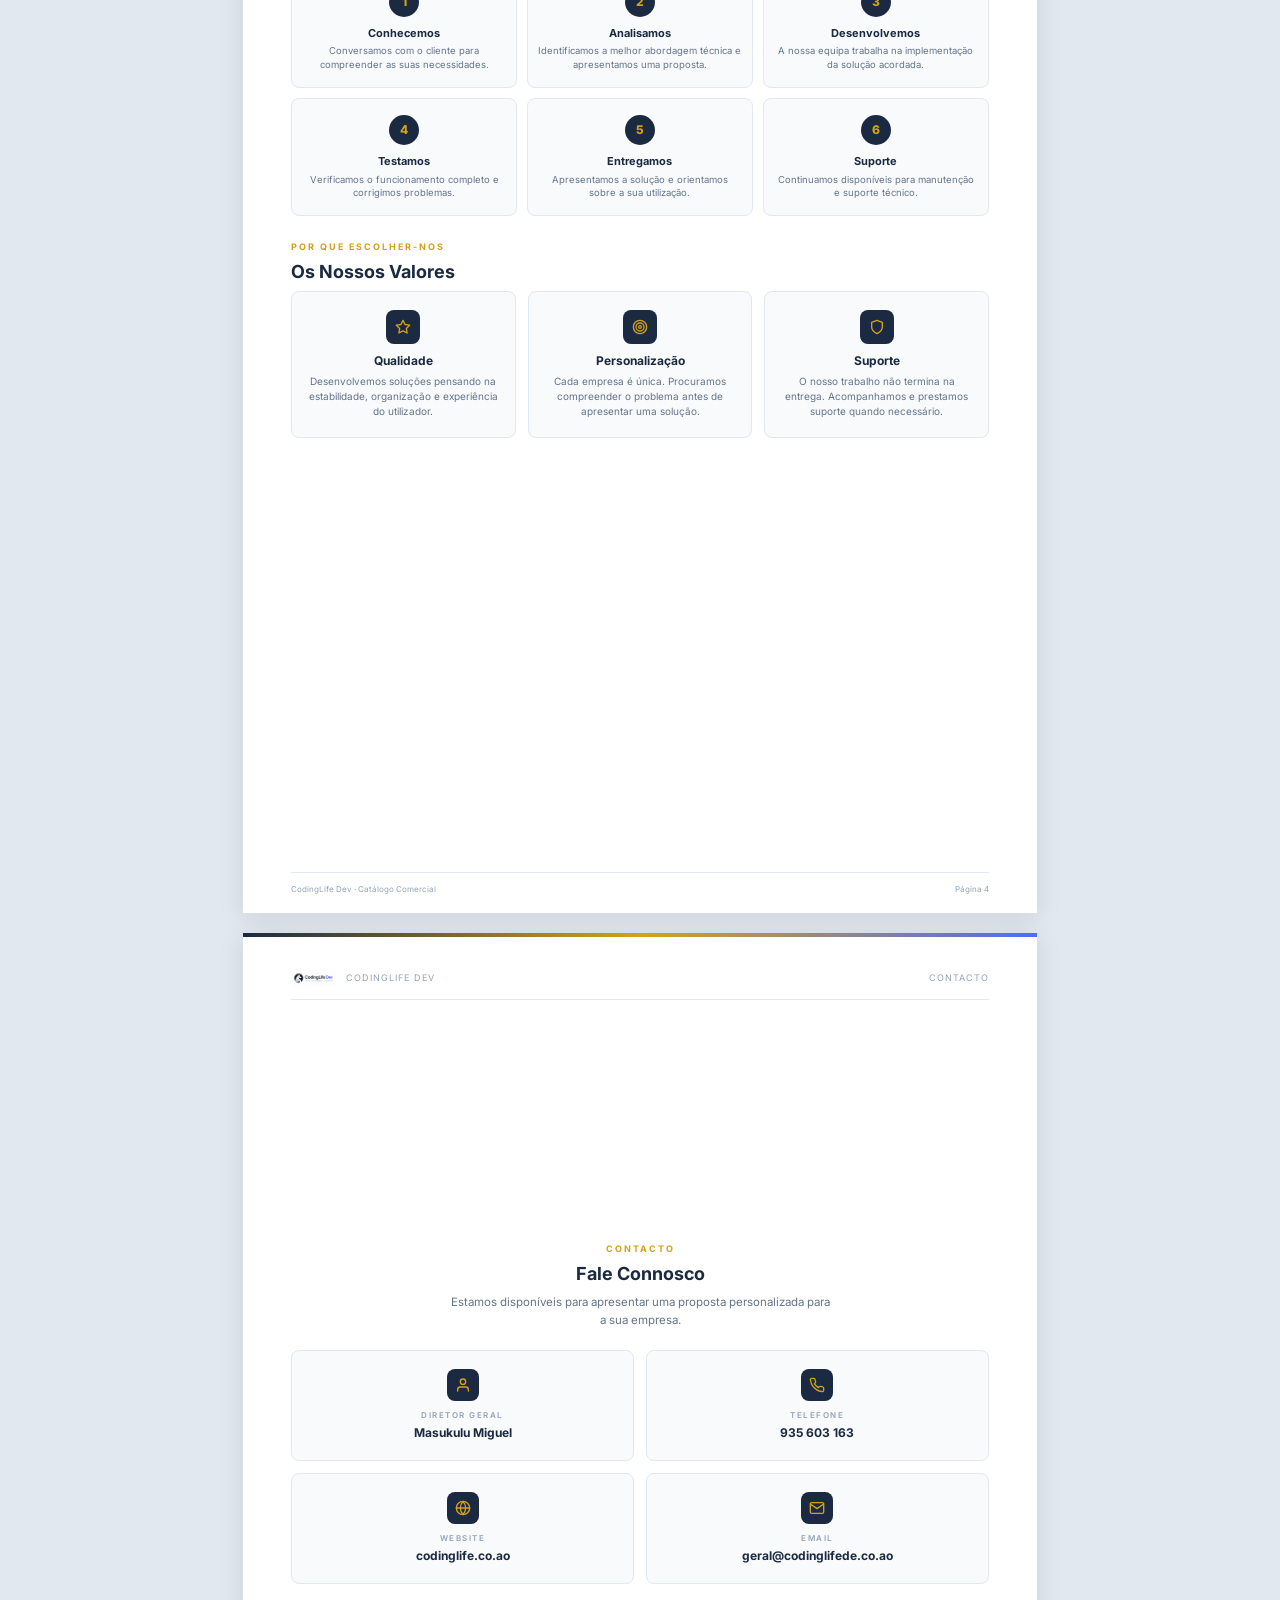
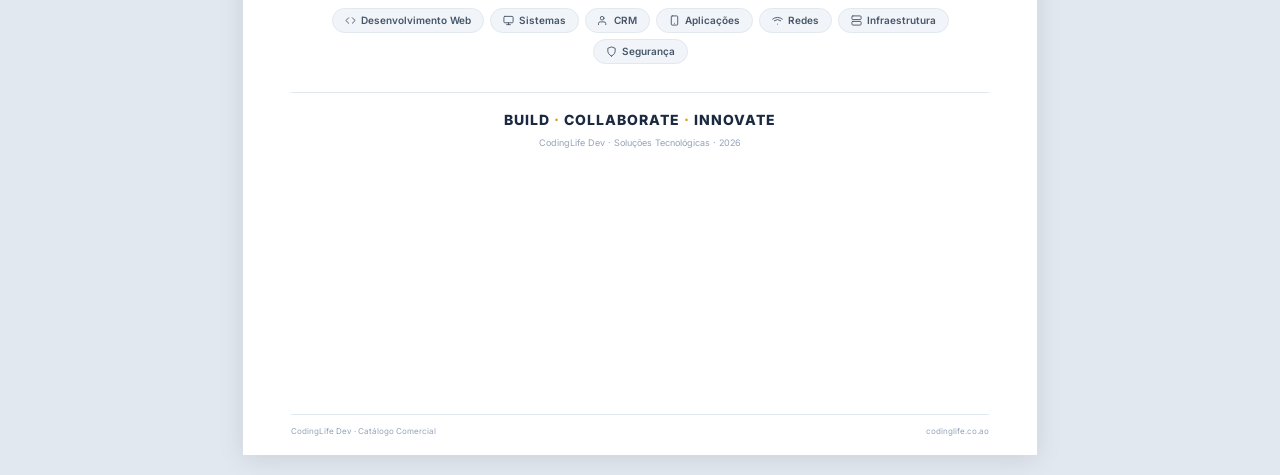
==== commit cf05cef3: "docs: professional catalog redesign - cleaner layout, header bar, consistent spacing" ====
--- a/admin/public/catalogo-codinglife.html
+++ b/admin/public/catalogo-codinglife.html
@@ -7,7 +7,7 @@
     <link href="https://fonts.googleapis.com/css2?family=Inter:wght@300;400;500;600;700;800&display=swap" rel="stylesheet">
     <style>
         * { margin: 0; padding: 0; box-sizing: border-box; }
-        body { font-family: 'Inter', sans-serif; background: #e2e8f0; color: #1e293b; line-height: 1.5; }
+        body { font-family: 'Inter', sans-serif; background: #e2e8f0; color: #1e293b; line-height: 1.5; font-size: 12px; }
 
         .page {
             width: 210mm; min-height: 297mm; margin: 20px auto;
@@ -15,88 +15,95 @@
             box-shadow: 0 4px 24px rgba(0,0,0,0.1);
         }
 
+        /* BARRA SUPERIOR */
+        .top-bar { height: 4px; background: linear-gradient(90deg, #1B2A41, #D4A11D, #4F6BF6); }
+
         /* CAPA */
         .cover {
-            height: 297mm; background: #fff;
+            height: calc(297mm - 4px); background: #fff;
             display: flex; flex-direction: column; justify-content: center;
             align-items: center; text-align: center; padding: 60px 50px;
         }
-        .cover-logo { width: 260px; margin-bottom: 40px; }
-        .cover-tagline { color: #D4A11D; font-size: 12px; font-weight: 600; letter-spacing: 5px; text-transform: uppercase; margin-bottom: 24px; }
-        .cover-title { color: #1B2A41; font-size: 30px; font-weight: 800; line-height: 1.2; margin-bottom: 16px; }
-        .cover-subtitle { color: #64748b; font-size: 14px; max-width: 440px; margin: 0 auto 40px; line-height: 1.7; }
-        .cover-divider { width: 60px; height: 2px; background: #D4A11D; margin: 0 auto 40px; }
-        .cover-contact { color: #64748b; font-size: 12px; line-height: 2; }
-        .cover-contact strong { color: #1B2A41; }
-        .cover-bottom { position: absolute; bottom: 30px; left: 0; right: 0; text-align: center; }
+        .cover-logo { width: 240px; margin-bottom: 36px; }
+        .cover-tagline { color: #D4A11D; font-size: 11px; font-weight: 600; letter-spacing: 5px; text-transform: uppercase; margin-bottom: 20px; }
+        .cover-title { color: #1B2A41; font-size: 28px; font-weight: 800; line-height: 1.25; margin-bottom: 14px; }
+        .cover-subtitle { color: #64748b; font-size: 13px; max-width: 420px; margin: 0 auto 36px; line-height: 1.7; }
+        .cover-divider { width: 50px; height: 2px; background: #D4A11D; margin: 0 auto 36px; }
+        .cover-contact { color: #64748b; font-size: 12px; line-height: 2.2; }
+        .cover-contact strong { color: #1B2A41; font-weight: 600; }
+        .cover-bottom { position: absolute; bottom: 24px; left: 0; right: 0; text-align: center; }
         .cover-bottom p { color: #94a3b8; font-size: 10px; letter-spacing: 2px; text-transform: uppercase; }
 
-        /* SECCÕES */
-        .content { padding: 40px 50px; }
-        .section-header { margin-bottom: 24px; padding-bottom: 14px; border-bottom: 1px solid #e2e8f0; }
-        .section-number { font-size: 10px; font-weight: 700; color: #D4A11D; letter-spacing: 2px; text-transform: uppercase; margin-bottom: 4px; }
-        .section-title { font-size: 20px; font-weight: 700; color: #1B2A41; }
-        .section-intro { font-size: 12px; color: #64748b; margin-top: 8px; }
+        /* PÁGINAS INTERNAS */
+        .inner-page { padding: 36px 48px; }
+        .page-header { display: flex; justify-content: space-between; align-items: center; padding-bottom: 12px; border-bottom: 1px solid #e2e8f0; margin-bottom: 20px; }
+        .page-header-left { display: flex; align-items: center; gap: 10px; }
+        .page-header-logo { height: 18px; }
+        .page-header-text { font-size: 9px; color: #94a3b8; letter-spacing: 1px; text-transform: uppercase; }
+
+        .section-label { font-size: 9px; font-weight: 700; color: #D4A11D; letter-spacing: 2px; text-transform: uppercase; margin-bottom: 4px; }
+        .section-title { font-size: 18px; font-weight: 700; color: #1B2A41; margin-bottom: 6px; }
+        .section-desc { font-size: 11.5px; color: #64748b; margin-bottom: 20px; line-height: 1.6; }
 
         /* SOBRE */
-        .about-grid { display: grid; grid-template-columns: 1fr 1fr; gap: 14px; margin-top: 18px; }
-        .about-card { background: #f8fafc; border: 1px solid #e2e8f0; border-radius: 8px; padding: 18px; }
-        .about-card .icon-box { width: 32px; height: 32px; background: #1B2A41; border-radius: 6px; display: flex; align-items: center; justify-content: center; margin-bottom: 10px; }
-        .about-card .icon-box svg { width: 16px; height: 16px; fill: none; stroke: #D4A11D; stroke-width: 2; stroke-linecap: round; stroke-linejoin: round; }
-        .about-card h3 { font-size: 13px; font-weight: 700; color: #1B2A41; margin-bottom: 4px; }
-        .about-card p { font-size: 11px; color: #64748b; line-height: 1.5; }
+        .about-grid { display: grid; grid-template-columns: 1fr 1fr; gap: 12px; margin-bottom: 20px; }
+        .about-card { background: #f8fafc; border: 1px solid #e2e8f0; border-radius: 8px; padding: 16px; }
+        .about-card .ico { width: 28px; height: 28px; background: #1B2A41; border-radius: 6px; display: flex; align-items: center; justify-content: center; margin-bottom: 8px; }
+        .about-card .ico svg { width: 14px; height: 14px; fill: none; stroke: #D4A11D; stroke-width: 2; stroke-linecap: round; stroke-linejoin: round; }
+        .about-card h3 { font-size: 12px; font-weight: 700; color: #1B2A41; margin-bottom: 4px; }
+        .about-card p { font-size: 10.5px; color: #64748b; line-height: 1.5; }
 
         /* ÁREAS */
-        .areas-bar { display: flex; flex-wrap: wrap; gap: 6px; justify-content: center; margin-top: 16px; }
-        .area-badge { padding: 4px 12px; border-radius: 14px; font-size: 10px; font-weight: 600; background: #f1f5f9; color: #475569; border: 1px solid #e2e8f0; display: flex; align-items: center; gap: 5px; }
-        .area-badge svg { width: 12px; height: 12px; fill: none; stroke: #475569; stroke-width: 2; stroke-linecap: round; stroke-linejoin: round; }
+        .areas-row { display: flex; flex-wrap: wrap; gap: 6px; justify-content: center; }
+        .area-pill { padding: 4px 12px; border-radius: 14px; font-size: 10px; font-weight: 600; background: #f1f5f9; color: #475569; border: 1px solid #e2e8f0; display: flex; align-items: center; gap: 5px; }
+        .area-pill svg { width: 11px; height: 11px; fill: none; stroke: #475569; stroke-width: 2; stroke-linecap: round; stroke-linejoin: round; }
 
         /* SERVIÇOS */
-        .service-item { border: 1px solid #e2e8f0; border-radius: 8px; padding: 16px; margin-bottom: 12px; }
-        .service-header { display: flex; align-items: center; gap: 10px; margin-bottom: 8px; }
-        .service-icon-box { width: 30px; height: 30px; background: #1B2A41; border-radius: 6px; display: flex; align-items: center; justify-content: center; flex-shrink: 0; }
-        .service-icon-box svg { width: 14px; height: 14px; fill: none; stroke: #D4A11D; stroke-width: 2; stroke-linecap: round; stroke-linejoin: round; }
-        .service-name { font-size: 13px; font-weight: 700; color: #1B2A41; }
-        .service-desc { font-size: 11px; color: #64748b; margin-bottom: 8px; padding-left: 40px; }
-        .service-tags { display: flex; flex-wrap: wrap; gap: 4px; padding-left: 40px; }
-        .tag { padding: 3px 10px; border-radius: 12px; font-size: 10px; font-weight: 500; background: #fef3c7; color: #92400e; border: 1px solid #fde68a; }
+        .svc { border: 1px solid #e2e8f0; border-radius: 8px; padding: 14px; margin-bottom: 10px; }
+        .svc-top { display: flex; align-items: center; gap: 10px; margin-bottom: 6px; }
+        .svc-ico { width: 28px; height: 28px; background: #1B2A41; border-radius: 6px; display: flex; align-items: center; justify-content: center; flex-shrink: 0; }
+        .svc-ico svg { width: 13px; height: 13px; fill: none; stroke: #D4A11D; stroke-width: 2; stroke-linecap: round; stroke-linejoin: round; }
+        .svc-name { font-size: 12px; font-weight: 700; color: #1B2A41; }
+        .svc-desc { font-size: 10.5px; color: #64748b; margin-bottom: 8px; padding-left: 38px; line-height: 1.5; }
+        .svc-tags { display: flex; flex-wrap: wrap; gap: 4px; padding-left: 38px; }
+        .tag { padding: 2px 8px; border-radius: 10px; font-size: 9px; font-weight: 500; background: #fef3c7; color: #92400e; border: 1px solid #fde68a; }
 
         /* PROCESSO */
-        .process-grid { display: grid; grid-template-columns: repeat(3, 1fr); gap: 12px; margin-top: 18px; }
-        .process-step { text-align: center; padding: 18px 12px; background: #f8fafc; border: 1px solid #e2e8f0; border-radius: 8px; }
-        .step-num { width: 34px; height: 34px; background: #1B2A41; color: #D4A11D; border-radius: 50%; display: flex; align-items: center; justify-content: center; font-size: 14px; font-weight: 800; margin: 0 auto 10px; }
-        .step-title { font-size: 12px; font-weight: 700; color: #1B2A41; margin-bottom: 4px; }
-        .step-desc { font-size: 10px; color: #64748b; line-height: 1.4; }
+        .proc-grid { display: grid; grid-template-columns: repeat(3, 1fr); gap: 10px; margin-bottom: 24px; }
+        .proc-step { text-align: center; padding: 16px 10px; background: #f8fafc; border: 1px solid #e2e8f0; border-radius: 8px; }
+        .proc-num { width: 30px; height: 30px; background: #1B2A41; color: #D4A11D; border-radius: 50%; display: flex; align-items: center; justify-content: center; font-size: 12px; font-weight: 800; margin: 0 auto 8px; }
+        .proc-title { font-size: 11px; font-weight: 700; color: #1B2A41; margin-bottom: 3px; }
+        .proc-desc { font-size: 9.5px; color: #64748b; line-height: 1.4; }
 
         /* VALORES */
-        .why-grid { display: grid; grid-template-columns: repeat(3, 1fr); gap: 14px; margin-top: 18px; }
-        .why-card { text-align: center; padding: 20px 14px; border-radius: 8px; border: 1px solid #e2e8f0; background: #f8fafc; }
-        .why-icon-box { width: 38px; height: 38px; border-radius: 8px; display: flex; align-items: center; justify-content: center; margin: 0 auto 10px; background: #1B2A41; }
-        .why-icon-box svg { width: 18px; height: 18px; fill: none; stroke: #D4A11D; stroke-width: 2; stroke-linecap: round; stroke-linejoin: round; }
-        .why-card h3 { font-size: 13px; font-weight: 700; color: #1B2A41; margin-bottom: 6px; }
-        .why-card p { font-size: 10.5px; color: #64748b; line-height: 1.5; }
+        .val-grid { display: grid; grid-template-columns: repeat(3, 1fr); gap: 12px; }
+        .val-card { text-align: center; padding: 18px 12px; border-radius: 8px; border: 1px solid #e2e8f0; background: #f8fafc; }
+        .val-ico { width: 34px; height: 34px; border-radius: 8px; display: flex; align-items: center; justify-content: center; margin: 0 auto 8px; background: #1B2A41; }
+        .val-ico svg { width: 16px; height: 16px; fill: none; stroke: #D4A11D; stroke-width: 2; stroke-linecap: round; stroke-linejoin: round; }
+        .val-card h3 { font-size: 12px; font-weight: 700; color: #1B2A41; margin-bottom: 4px; }
+        .val-card p { font-size: 10px; color: #64748b; line-height: 1.5; }
 
         /* FRASE */
-        .pitch-box { background: #1B2A41; border-radius: 10px; padding: 24px; margin-top: 22px; }
-        .pitch-box .label { font-size: 10px; font-weight: 700; color: #D4A11D; letter-spacing: 2px; text-transform: uppercase; margin-bottom: 12px; display: flex; align-items: center; gap: 6px; }
-        .pitch-box .label svg { width: 14px; height: 14px; fill: none; stroke: #D4A11D; stroke-width: 2; stroke-linecap: round; stroke-linejoin: round; }
-        .pitch-box .text { font-size: 12px; color: #cbd5e1; line-height: 1.7; font-style: italic; }
-        .pitch-box .text strong { color: #D4A11D; font-style: normal; }
+        .pitch { background: #1B2A41; border-radius: 8px; padding: 20px; margin-top: 20px; }
+        .pitch-label { font-size: 9px; font-weight: 700; color: #D4A11D; letter-spacing: 2px; text-transform: uppercase; margin-bottom: 10px; display: flex; align-items: center; gap: 6px; }
+        .pitch-label svg { width: 13px; height: 13px; fill: none; stroke: #D4A11D; stroke-width: 2; stroke-linecap: round; stroke-linejoin: round; }
+        .pitch-text { font-size: 11.5px; color: #cbd5e1; line-height: 1.7; font-style: italic; }
+        .pitch-text strong { color: #D4A11D; font-style: normal; }
 
         /* CONTACTO */
-        .contact-grid { display: grid; grid-template-columns: 1fr 1fr; gap: 14px; margin-top: 18px; }
-        .contact-card { background: #f8fafc; border: 1px solid #e2e8f0; border-radius: 8px; padding: 20px; text-align: center; }
-        .contact-icon-box { width: 36px; height: 36px; background: #1B2A41; border-radius: 8px; display: flex; align-items: center; justify-content: center; margin: 0 auto 8px; }
-        .contact-icon-box svg { width: 18px; height: 18px; fill: none; stroke: #D4A11D; stroke-width: 2; stroke-linecap: round; stroke-linejoin: round; }
-        .contact-card .label { font-size: 9px; font-weight: 600; color: #94a3b8; letter-spacing: 1.5px; text-transform: uppercase; margin-bottom: 4px; }
-        .contact-card .value { font-size: 13px; font-weight: 700; color: #1B2A41; }
-        .contact-card .value a { color: #1B2A41; text-decoration: none; }
+        .contact-grid { display: grid; grid-template-columns: 1fr 1fr; gap: 12px; }
+        .c-card { background: #f8fafc; border: 1px solid #e2e8f0; border-radius: 8px; padding: 18px; text-align: center; }
+        .c-ico { width: 32px; height: 32px; background: #1B2A41; border-radius: 8px; display: flex; align-items: center; justify-content: center; margin: 0 auto 8px; }
+        .c-ico svg { width: 16px; height: 16px; fill: none; stroke: #D4A11D; stroke-width: 2; stroke-linecap: round; stroke-linejoin: round; }
+        .c-card .lbl { font-size: 8px; font-weight: 600; color: #94a3b8; letter-spacing: 1.5px; text-transform: uppercase; margin-bottom: 3px; }
+        .c-card .val { font-size: 12px; font-weight: 700; color: #1B2A41; }
+        .c-card .val a { color: #1B2A41; text-decoration: none; }
 
         /* RODAPÉ */
-        .page-footer { position: absolute; bottom: 20px; left: 50px; right: 50px; display: flex; justify-content: space-between; align-items: center; padding-top: 10px; border-top: 1px solid #e2e8f0; }
-        .page-footer span { font-size: 9px; color: #94a3b8; }
-
-        .gold-text { color: #D4A11D; }
+        .pg-footer { position: absolute; bottom: 18px; left: 48px; right: 48px; display: flex; justify-content: space-between; align-items: center; padding-top: 10px; border-top: 1px solid #e2e8f0; }
+        .pg-footer span { font-size: 8px; color: #94a3b8; }
+
+        .gold { color: #D4A11D; }
         @media print { body { background: white; } .page { margin: 0; box-shadow: none; } .page-break { page-break-before: always; } }
     </style>
 </head>
@@ -104,19 +111,18 @@
 
 <!-- CAPA -->
 <div class="page">
+    <div class="top-bar"></div>
     <div class="cover">
-        <div class="cover-content">
-            <img src="logo-codinglife.jpeg" alt="CodingLife Dev" class="cover-logo" onerror="this.src='logo-codinglife.png'; this.onerror=null;">
-            <div class="cover-tagline">Build · Collaborate · Innovate</div>
-            <h1 class="cover-title">Soluções Tecnológicas<br>para Empresas e Profissionais</h1>
-            <p class="cover-subtitle">Desenvolvemos tecnologia para transformar ideias em soluções reais.</p>
-            <div class="cover-divider"></div>
-            <div class="cover-contact">
-                <strong>Diretor Geral:</strong> Masukulu Miguel<br>
-                <strong>Telefone:</strong> 935 603 163<br>
-                <strong>Website:</strong> codinglife.co.ao<br>
-                <strong>Email:</strong> geral@codinglifede.co.ao
-            </div>
+        <img src="logo-codinglife.jpeg" alt="CodingLife Dev" class="cover-logo" onerror="this.src='logo-codinglife.png'; this.onerror=null;">
+        <div class="cover-tagline">Build · Collaborate · Innovate</div>
+        <h1 class="cover-title">Soluções Tecnológicas<br>para Empresas e Profissionais</h1>
+        <p class="cover-subtitle">Desenvolvemos tecnologia para transformar ideias em soluções reais.</p>
+        <div class="cover-divider"></div>
+        <div class="cover-contact">
+            <strong>Diretor Geral:</strong> Masukulu Miguel<br>
+            <strong>Telefone:</strong> 935 603 163<br>
+            <strong>Website:</strong> codinglife.co.ao<br>
+            <strong>Email:</strong> geral@codinglifede.co.ao
         </div>
         <div class="cover-bottom"><p>Catálogo Comercial · 2026</p></div>
     </div>
@@ -124,256 +130,285 @@
 
 <!-- SOBRE NÓS -->
 <div class="page page-break">
-    <div class="content">
-        <div class="section-header">
-            <div class="section-number">Sobre Nós</div>
-            <h2 class="section-title">Quem Somos</h2>
-            <p class="section-intro">A <strong>CodingLife Dev</strong> é uma empresa de tecnologia focada no desenvolvimento de soluções digitais, infraestrutura informática e suporte técnico para empresas, organizações e profissionais.</p>
-            <p class="section-intro" style="margin-top:4px;">O nosso objetivo é ajudar os nossos clientes a utilizar a tecnologia de forma mais simples, segura e eficiente.</p>
-        </div>
+    <div class="top-bar"></div>
+    <div class="inner-page">
+        <div class="page-header">
+            <div class="page-header-left">
+                <img src="logo-codinglife.jpeg" alt="CodingLife Dev" class="page-header-logo" onerror="this.style.display='none'">
+                <span class="page-header-text">CodingLife Dev</span>
+            </div>
+            <span class="page-header-text">Sobre Nós</span>
+        </div>
+
+        <div class="section-label">Sobre Nós</div>
+        <h2 class="section-title">Quem Somos</h2>
+        <p class="section-desc">A <strong>CodingLife Dev</strong> é uma empresa de tecnologia focada no desenvolvimento de soluções digitais, infraestrutura informática e suporte técnico para empresas, organizações e profissionais. O nosso objetivo é ajudar os nossos clientes a utilizar a tecnologia de forma mais simples, segura e eficiente.</p>
 
         <div class="about-grid">
             <div class="about-card">
-                <div class="icon-box"><svg viewBox="0 0 24 24"><circle cx="12" cy="12" r="10"/><path d="M8 12l2 2 4-4"/></svg></div>
+                <div class="ico"><svg viewBox="0 0 24 24"><circle cx="12" cy="12" r="10"/><path d="M8 12l2 2 4-4"/></svg></div>
                 <h3>Missão</h3>
                 <p>Proporcionar soluções tecnológicas acessíveis, eficientes e personalizadas que impulsionem o crescimento dos nossos clientes.</p>
             </div>
             <div class="about-card">
-                <div class="icon-box"><svg viewBox="0 0 24 24"><path d="M1 12s4-8 11-8 11 8 11 8-4 8-11 8-11-8-11-8z"/><circle cx="12" cy="12" r="3"/></svg></div>
+                <div class="ico"><svg viewBox="0 0 24 24"><path d="M1 12s4-8 11-8 11 8 11 8-4 8-11 8-11-8-11-8z"/><circle cx="12" cy="12" r="3"/></svg></div>
                 <h3>Visão</h3>
                 <p>Ser referência em soluções tecnológicas em Angola, reconhecida pela qualidade, inovação e compromisso com o cliente.</p>
             </div>
             <div class="about-card">
-                <div class="icon-box"><svg viewBox="0 0 24 24"><polygon points="12 2 15.09 8.26 22 9.27 17 14.14 18.18 21.02 12 17.77 5.82 21.02 7 14.14 2 9.27 8.91 8.26 12 2"/></svg></div>
+                <div class="ico"><svg viewBox="0 0 24 24"><polygon points="12 2 15.09 8.26 22 9.27 17 14.14 18.18 21.02 12 17.77 5.82 21.02 7 14.14 2 9.27 8.91 8.26 12 2"/></svg></div>
                 <h3>Qualidade</h3>
                 <p>Desenvolvemos soluções pensando na estabilidade, organização e experiência do utilizador final.</p>
             </div>
             <div class="about-card">
-                <div class="icon-box"><svg viewBox="0 0 24 24"><path d="M14.7 6.3a1 1 0 0 0 0 1.4l1.6 1.6a1 1 0 0 0 1.4 0l3.77-3.77a6 6 0 0 1-7.94 7.94l-6.91 6.91a2.12 2.12 0 0 1-3-3l6.91-6.91a6 6 0 0 1 7.94-7.94l-3.76 3.76z"/></svg></div>
+                <div class="ico"><svg viewBox="0 0 24 24"><path d="M14.7 6.3a1 1 0 0 0 0 1.4l1.6 1.6a1 1 0 0 0 1.4 0l3.77-3.77a6 6 0 0 1-7.94 7.94l-6.91 6.91a2.12 2.12 0 0 1-3-3l6.91-6.91a6 6 0 0 1 7.94-7.94l-3.76 3.76z"/></svg></div>
                 <h3>Personalização</h3>
                 <p>Cada empresa possui necessidades diferentes. Procuramos compreender primeiro o problema antes de apresentar uma solução.</p>
             </div>
         </div>
 
-        <div style="margin-top: 22px;">
-            <div class="section-number">Áreas de Atuação</div>
-            <div class="areas-bar">
-                <span class="area-badge"><svg viewBox="0 0 24 24"><polyline points="16 18 22 12 16 6"/><polyline points="8 6 2 12 8 18"/></svg> Desenvolvimento Web</span>
-                <span class="area-badge"><svg viewBox="0 0 24 24"><rect x="2" y="3" width="20" height="14" rx="2"/><line x1="8" y1="21" x2="16" y2="21"/><line x1="12" y1="17" x2="12" y2="21"/></svg> Sistemas</span>
-                <span class="area-badge"><svg viewBox="0 0 24 24"><path d="M17 21v-2a4 4 0 0 0-4-4H5a4 4 0 0 0-4 4v2"/><circle cx="9" cy="7" r="4"/><path d="M23 21v-2a4 4 0 0 0-3-3.87"/><path d="M16 3.13a4 4 0 0 1 0 7.75"/></svg> CRM</span>
-                <span class="area-badge"><svg viewBox="0 0 24 24"><rect x="5" y="2" width="14" height="20" rx="2"/><line x1="12" y1="18" x2="12.01" y2="18"/></svg> Aplicações</span>
-                <span class="area-badge"><svg viewBox="0 0 24 24"><path d="M5 12.55a11 11 0 0 1 14.08 0"/><path d="M1.42 9a16 16 0 0 1 21.16 0"/><path d="M8.53 16.11a6 6 0 0 1 6.95 0"/><line x1="12" y1="20" x2="12.01" y2="20"/></svg> Redes</span>
-                <span class="area-badge"><svg viewBox="0 0 24 24"><rect x="2" y="2" width="20" height="8" rx="2"/><rect x="2" y="14" width="20" height="8" rx="2"/><line x1="6" y1="6" x2="6.01" y2="6"/><line x1="6" y1="18" x2="6.01" y2="18"/></svg> Infraestrutura</span>
-                <span class="area-badge"><svg viewBox="0 0 24 24"><path d="M12 22s8-4 8-10V5l-8-3-8 3v7c0 6 8 10 8 10z"/></svg> Segurança</span>
-            </div>
-        </div>
-        <div class="page-footer"><span>CodingLife Dev · Catálogo Comercial</span><span>codinglife.co.ao</span></div>
+        <div class="section-label">Áreas de Atuação</div>
+        <div class="areas-row">
+            <span class="area-pill"><svg viewBox="0 0 24 24"><polyline points="16 18 22 12 16 6"/><polyline points="8 6 2 12 8 18"/></svg> Desenvolvimento Web</span>
+            <span class="area-pill"><svg viewBox="0 0 24 24"><rect x="2" y="3" width="20" height="14" rx="2"/><line x1="8" y1="21" x2="16" y2="21"/><line x1="12" y1="17" x2="12" y2="21"/></svg> Sistemas</span>
+            <span class="area-pill"><svg viewBox="0 0 24 24"><path d="M17 21v-2a4 4 0 0 0-4-4H5a4 4 0 0 0-4 4v2"/><circle cx="9" cy="7" r="4"/><path d="M23 21v-2a4 4 0 0 0-3-3.87"/><path d="M16 3.13a4 4 0 0 1 0 7.75"/></svg> CRM</span>
+            <span class="area-pill"><svg viewBox="0 0 24 24"><rect x="5" y="2" width="14" height="20" rx="2"/><line x1="12" y1="18" x2="12.01" y2="18"/></svg> Aplicações</span>
+            <span class="area-pill"><svg viewBox="0 0 24 24"><path d="M5 12.55a11 11 0 0 1 14.08 0"/><path d="M1.42 9a16 16 0 0 1 21.16 0"/><path d="M8.53 16.11a6 6 0 0 1 6.95 0"/><line x1="12" y1="20" x2="12.01" y2="20"/></svg> Redes</span>
+            <span class="area-pill"><svg viewBox="0 0 24 24"><rect x="2" y="2" width="20" height="8" rx="2" ry="2"/><rect x="2" y="14" width="20" height="8" rx="2" ry="2"/><line x1="6" y1="6" x2="6.01" y2="6"/><line x1="6" y1="18" x2="6.01" y2="18"/></svg> Infraestrutura</span>
+            <span class="area-pill"><svg viewBox="0 0 24 24"><path d="M12 22s8-4 8-10V5l-8-3-8 3v7c0 6 8 10 8 10z"/></svg> Segurança</span>
+        </div>
+
+        <div class="pg-footer"><span>CodingLife Dev · Catálogo Comercial</span><span>codinglife.co.ao</span></div>
     </div>
 </div>
 
 <!-- SERVIÇOS 1-4 -->
 <div class="page page-break">
-    <div class="content">
-        <div class="section-header">
-            <div class="section-number">Serviços</div>
-            <h2 class="section-title">Os Nossos Serviços</h2>
-            <p class="section-intro">Oferecemos uma gama completa de soluções tecnológicas para atender às necessidades do seu negócio.</p>
-        </div>
-
-        <div class="service-item">
-            <div class="service-header">
-                <div class="service-icon-box"><svg viewBox="0 0 24 24"><polyline points="16 18 22 12 16 6"/><polyline points="8 6 2 12 8 18"/></svg></div>
-                <h3 class="service-name">Desenvolvimento de Sites</h3>
-            </div>
-            <p class="service-desc">Criamos sites modernos, responsivos e profissionais de acordo com a identidade e necessidades de cada cliente.</p>
-            <div class="service-tags">
+    <div class="top-bar"></div>
+    <div class="inner-page">
+        <div class="page-header">
+            <div class="page-header-left">
+                <img src="logo-codinglife.jpeg" alt="CodingLife Dev" class="page-header-logo" onerror="this.style.display='none'">
+                <span class="page-header-text">CodingLife Dev</span>
+            </div>
+            <span class="page-header-text">Serviços</span>
+        </div>
+
+        <div class="section-label">Serviços</div>
+        <h2 class="section-title">Os Nossos Serviços</h2>
+        <p class="section-desc">Oferecemos uma gama completa de soluções tecnológicas para atender às necessidades do seu negócio.</p>
+
+        <div class="svc">
+            <div class="svc-top">
+                <div class="svc-ico"><svg viewBox="0 0 24 24"><polyline points="16 18 22 12 16 6"/><polyline points="8 6 2 12 8 18"/></svg></div>
+                <h3 class="svc-name">Desenvolvimento de Sites</h3>
+            </div>
+            <p class="svc-desc">Criamos sites modernos, responsivos e profissionais de acordo com a identidade e necessidades de cada cliente.</p>
+            <div class="svc-tags">
                 <span class="tag">Sites Institucionais</span><span class="tag">Landing Pages</span><span class="tag">Portfólios</span><span class="tag">Sites Empresariais</span><span class="tag">Sistemas Web</span>
             </div>
         </div>
 
-        <div class="service-item">
-            <div class="service-header">
-                <div class="service-icon-box"><svg viewBox="0 0 24 24"><rect x="2" y="3" width="20" height="14" rx="2"/><line x1="8" y1="21" x2="16" y2="21"/><line x1="12" y1="17" x2="12" y2="21"/></svg></div>
-                <h3 class="service-name">Sistemas Web e Software</h3>
-            </div>
-            <p class="service-desc">Transformamos processos manuais em sistemas digitais personalizados para a sua organização.</p>
-            <div class="service-tags">
+        <div class="svc">
+            <div class="svc-top">
+                <div class="svc-ico"><svg viewBox="0 0 24 24"><rect x="2" y="3" width="20" height="14" rx="2"/><line x1="8" y1="21" x2="16" y2="21"/><line x1="12" y1="17" x2="12" y2="21"/></svg></div>
+                <h3 class="svc-name">Sistemas Web e Software</h3>
+            </div>
+            <p class="svc-desc">Transformamos processos manuais em sistemas digitais personalizados para a sua organização.</p>
+            <div class="svc-tags">
                 <span class="tag">Gestão de Empresas</span><span class="tag">Gestão de Clientes</span><span class="tag">Gestão de Vendas</span><span class="tag">Gestão de Documentos</span><span class="tag">Plataformas Online</span>
             </div>
         </div>
 
-        <div class="service-item">
-            <div class="service-header">
-                <div class="service-icon-box"><svg viewBox="0 0 24 24"><path d="M17 21v-2a4 4 0 0 0-4-4H5a4 4 0 0 0-4 4v2"/><circle cx="9" cy="7" r="4"/><path d="M23 21v-2a4 4 0 0 0-3-3.87"/><path d="M16 3.13a4 4 0 0 1 0 7.75"/></svg></div>
-                <h3 class="service-name">CRM</h3>
-            </div>
-            <p class="service-desc">Sistemas CRM para organizar clientes e processos comerciais, com dashboard, relatórios e controlo de atividades.</p>
-            <div class="service-tags">
+        <div class="svc">
+            <div class="svc-top">
+                <div class="svc-ico"><svg viewBox="0 0 24 24"><path d="M17 21v-2a4 4 0 0 0-4-4H5a4 4 0 0 0-4 4v2"/><circle cx="9" cy="7" r="4"/><path d="M23 21v-2a4 4 0 0 0-3-3.87"/><path d="M16 3.13a4 4 0 0 1 0 7.75"/></svg></div>
+                <h3 class="svc-name">CRM</h3>
+            </div>
+            <p class="svc-desc">Sistemas CRM para organizar clientes e processos comerciais, com dashboard, relatórios e controlo de atividades.</p>
+            <div class="svc-tags">
                 <span class="tag">Cadastro de Clientes</span><span class="tag">Gestão de Contactos</span><span class="tag">Acompanhamento de Vendas</span><span class="tag">Dashboard</span><span class="tag">Relatórios</span>
             </div>
         </div>
 
-        <div class="service-item">
-            <div class="service-header">
-                <div class="service-icon-box"><svg viewBox="0 0 24 24"><rect x="5" y="2" width="14" height="20" rx="2"/><line x1="12" y1="18" x2="12.01" y2="18"/></svg></div>
-                <h3 class="service-name">Desenvolvimento de Aplicações</h3>
-            </div>
-            <p class="service-desc">Criamos aplicações adaptadas às necessidades do negócio: empresas, serviços, comércio, educação e projetos personalizados.</p>
-            <div class="service-tags">
+        <div class="svc">
+            <div class="svc-top">
+                <div class="svc-ico"><svg viewBox="0 0 24 24"><rect x="5" y="2" width="14" height="20" rx="2"/><line x1="12" y1="18" x2="12.01" y2="18"/></svg></div>
+                <h3 class="svc-name">Desenvolvimento de Aplicações</h3>
+            </div>
+            <p class="svc-desc">Criamos aplicações adaptadas às necessidades do negócio: empresas, serviços, comércio, educação e projetos personalizados.</p>
+            <div class="svc-tags">
                 <span class="tag">Empresas</span><span class="tag">Serviços</span><span class="tag">Comércio</span><span class="tag">Educação</span><span class="tag">Atendimento ao Cliente</span>
             </div>
         </div>
 
-        <div class="page-footer"><span>CodingLife Dev · Catálogo Comercial</span><span>Página 2</span></div>
+        <div class="pg-footer"><span>CodingLife Dev · Catálogo Comercial</span><span>Página 2</span></div>
     </div>
 </div>
 
 <!-- SERVIÇOS 5-7 + FRASE -->
 <div class="page page-break">
-    <div class="content">
-        <div class="section-header">
-            <div class="section-number">Serviços</div>
-            <h2 class="section-title">Continuação</h2>
-        </div>
-
-        <div class="service-item">
-            <div class="service-header">
-                <div class="service-icon-box"><svg viewBox="0 0 24 24"><path d="M5 12.55a11 11 0 0 1 14.08 0"/><path d="M1.42 9a16 16 0 0 1 21.16 0"/><path d="M8.53 16.11a6 6 0 0 1 6.95 0"/><line x1="12" y1="20" x2="12.01" y2="20"/></svg></div>
-                <h3 class="service-name">Redes e Infraestrutura</h3>
-            </div>
-            <p class="service-desc">Implementamos e damos suporte a infraestruturas de rede completas para empresas.</p>
-            <div class="service-tags">
+    <div class="top-bar"></div>
+    <div class="inner-page">
+        <div class="page-header">
+            <div class="page-header-left">
+                <img src="logo-codinglife.jpeg" alt="CodingLife Dev" class="page-header-logo" onerror="this.style.display='none'">
+                <span class="page-header-text">CodingLife Dev</span>
+            </div>
+            <span class="page-header-text">Serviços</span>
+        </div>
+
+        <div class="section-label">Serviços</div>
+        <h2 class="section-title">Continuação</h2>
+
+        <div class="svc">
+            <div class="svc-top">
+                <div class="svc-ico"><svg viewBox="0 0 24 24"><path d="M5 12.55a11 11 0 0 1 14.08 0"/><path d="M1.42 9a16 16 0 0 1 21.16 0"/><path d="M8.53 16.11a6 6 0 0 1 6.95 0"/><line x1="12" y1="20" x2="12.01" y2="20"/></svg></div>
+                <h3 class="svc-name">Redes e Infraestrutura</h3>
+            </div>
+            <p class="svc-desc">Implementamos e damos suporte a infraestruturas de rede completas para empresas.</p>
+            <div class="svc-tags">
                 <span class="tag">Instalação de Redes</span><span class="tag">Routers e Switches</span><span class="tag">Redes Wi-Fi</span><span class="tag">Cabeamento Estruturado</span><span class="tag">Configuração de Servidores</span>
             </div>
         </div>
 
-        <div class="service-item">
-            <div class="service-header">
-                <div class="service-icon-box"><svg viewBox="0 0 24 24"><path d="M14.7 6.3a1 1 0 0 0 0 1.4l1.6 1.6a1 1 0 0 0 1.4 0l3.77-3.77a6 6 0 0 1-7.94 7.94l-6.91 6.91a2.12 2.12 0 0 1-3-3l6.91-6.91a6 6 0 0 1 7.94-7.94l-3.76 3.76z"/></svg></div>
-                <h3 class="service-name">Reparação e Manutenção Informática</h3>
-            </div>
-            <p class="service-desc">Assistência técnica completa para computadores e equipamentos informáticos.</p>
-            <div class="service-tags">
+        <div class="svc">
+            <div class="svc-top">
+                <div class="svc-ico"><svg viewBox="0 0 24 24"><path d="M14.7 6.3a1 1 0 0 0 0 1.4l1.6 1.6a1 1 0 0 0 1.4 0l3.77-3.77a6 6 0 0 1-7.94 7.94l-6.91 6.91a2.12 2.12 0 0 1-3-3l6.91-6.91a6 6 0 0 1 7.94-7.94l-3.76 3.76z"/></svg></div>
+                <h3 class="svc-name">Reparação e Manutenção Informática</h3>
+            </div>
+            <p class="svc-desc">Assistência técnica completa para computadores e equipamentos informáticos.</p>
+            <div class="svc-tags">
                 <span class="tag">Diagnóstico</span><span class="tag">Reparação de PCs</span><span class="tag">Formatação</span><span class="tag">Instalação de Software</span><span class="tag">Manutenção Preventiva</span>
             </div>
         </div>
 
-        <div class="service-item">
-            <div class="service-header">
-                <div class="service-icon-box"><svg viewBox="0 0 24 24"><path d="M12 22s8-4 8-10V5l-8-3-8 3v7c0 6 8 10 8 10z"/></svg></div>
-                <h3 class="service-name">Segurança Informática</h3>
-            </div>
-            <p class="service-desc">Proteção de dados e sistemas com as melhores práticas de segurança informática.</p>
-            <div class="service-tags">
+        <div class="svc">
+            <div class="svc-top">
+                <div class="svc-ico"><svg viewBox="0 0 24 24"><path d="M12 22s8-4 8-10V5l-8-3-8 3v7c0 6 8 10 8 10z"/></svg></div>
+                <h3 class="svc-name">Segurança Informática</h3>
+            </div>
+            <p class="svc-desc">Proteção de dados e sistemas com as melhores práticas de segurança informática.</p>
+            <div class="svc-tags">
                 <span class="tag">Redes Seguras</span><span class="tag">Firewall</span><span class="tag">Segurança Wi-Fi</span><span class="tag">Backups</span><span class="tag">Proteção de Contas</span>
             </div>
         </div>
 
-        <div class="pitch-box">
-            <div class="label"><svg viewBox="0 0 24 24"><path d="M21 15a2 2 0 0 1-2 2H7l-4 4V5a2 2 0 0 1 2-2h14a2 2 0 0 1 2 2z"/></svg> Frase para o Colaborador</div>
-            <p class="text">«Bom dia. Somos da <strong>CodingLife Dev</strong>, uma empresa de tecnologia especializada em <strong>desenvolvimento de sites, sistemas web, CRM, aplicações, redes e suporte informático</strong>. Estamos a apresentar os nossos serviços porque acreditamos que podemos ajudar a sua empresa a melhorar os seus processos através da tecnologia. Gostaríamos primeiro de <strong>conhecer as necessidades da empresa</strong> e, a partir daí, apresentar uma solução adequada.»</p>
-        </div>
-
-        <div class="page-footer"><span>CodingLife Dev · Catálogo Comercial</span><span>Página 3</span></div>
+        <div class="pitch">
+            <div class="pitch-label"><svg viewBox="0 0 24 24"><path d="M21 15a2 2 0 0 1-2 2H7l-4 4V5a2 2 0 0 1 2-2h14a2 2 0 0 1 2 2z"/></svg> Frase para o Colaborador</div>
+            <p class="pitch-text">«Bom dia. Somos da <strong>CodingLife Dev</strong>, uma empresa de tecnologia especializada em <strong>desenvolvimento de sites, sistemas web, CRM, aplicações, redes e suporte informático</strong>. Estamos a apresentar os nossos serviços porque acreditamos que podemos ajudar a sua empresa a melhorar os seus processos através da tecnologia. Gostaríamos primeiro de <strong>conhecer as necessidades da empresa</strong> e, a partir daí, apresentar uma solução adequada.»</p>
+        </div>
+
+        <div class="pg-footer"><span>CodingLife Dev · Catálogo Comercial</span><span>Página 3</span></div>
     </div>
 </div>
 
 <!-- PROCESSO + VALORES -->
 <div class="page page-break">
-    <div class="content">
-        <div class="section-header">
-            <div class="section-number">Processo</div>
-            <h2 class="section-title">Como Trabalhamos</h2>
-            <p class="section-intro">Um processo claro e organizado para garantir a satisfação do cliente em cada etapa.</p>
-        </div>
-
-        <div class="process-grid">
-            <div class="process-step"><div class="step-num">1</div><h3 class="step-title">Conhecemos o Problema</h3><p class="step-desc">Conversamos com o cliente para compreender as suas necessidades.</p></div>
-            <div class="process-step"><div class="step-num">2</div><h3 class="step-title">Analisamos a Solução</h3><p class="step-desc">Identificamos a melhor abordagem técnica e apresentamos uma proposta.</p></div>
-            <div class="process-step"><div class="step-num">3</div><h3 class="step-title">Desenvolvemos</h3><p class="step-desc">A nossa equipa trabalha na implementação da solução acordada.</p></div>
-            <div class="process-step"><div class="step-num">4</div><h3 class="step-title">Testamos</h3><p class="step-desc">Verificamos o funcionamento completo e corrigimos problemas.</p></div>
-            <div class="process-step"><div class="step-num">5</div><h3 class="step-title">Entregamos</h3><p class="step-desc">Apresentamos a solução e orientamos sobre a sua utilização.</p></div>
-            <div class="process-step"><div class="step-num">6</div><h3 class="step-title">Prestamos Suporte</h3><p class="step-desc">Continuamos disponíveis para manutenção e suporte técnico.</p></div>
-        </div>
-
-        <div style="margin-top: 28px;">
-            <div class="section-header" style="border-bottom: none; margin-bottom: 0;">
-                <div class="section-number">Por que escolher-nos</div>
-                <h2 class="section-title">Os Nossos Valores</h2>
-            </div>
-            <div class="why-grid">
-                <div class="why-card">
-                    <div class="why-icon-box"><svg viewBox="0 0 24 24"><polygon points="12 2 15.09 8.26 22 9.27 17 14.14 18.18 21.02 12 17.77 5.82 21.02 7 14.14 2 9.27 8.91 8.26 12 2"/></svg></div>
-                    <h3>Qualidade</h3>
-                    <p>Desenvolvemos soluções pensando na estabilidade, organização e experiência do utilizador.</p>
-                </div>
-                <div class="why-card">
-                    <div class="why-icon-box"><svg viewBox="0 0 24 24"><circle cx="12" cy="12" r="10"/><circle cx="12" cy="12" r="6"/><circle cx="12" cy="12" r="2"/></svg></div>
-                    <h3>Personalização</h3>
-                    <p>Cada empresa é única. Procuramos compreender o problema antes de apresentar uma solução.</p>
-                </div>
-                <div class="why-card">
-                    <div class="why-icon-box"><svg viewBox="0 0 24 24"><path d="M12 22s8-4 8-10V5l-8-3-8 3v7c0 6 8 10 8 10z"/></svg></div>
-                    <h3>Suporte</h3>
-                    <p>O nosso trabalho não termina na entrega. Acompanhamos e prestamos suporte quando necessário.</p>
-                </div>
-            </div>
-        </div>
-
-        <div class="page-footer"><span>CodingLife Dev · Catálogo Comercial</span><span>Página 4</span></div>
+    <div class="top-bar"></div>
+    <div class="inner-page">
+        <div class="page-header">
+            <div class="page-header-left">
+                <img src="logo-codinglife.jpeg" alt="CodingLife Dev" class="page-header-logo" onerror="this.style.display='none'">
+                <span class="page-header-text">CodingLife Dev</span>
+            </div>
+            <span class="page-header-text">Processo</span>
+        </div>
+
+        <div class="section-label">Processo</div>
+        <h2 class="section-title">Como Trabalhamos</h2>
+        <p class="section-desc">Um processo claro e organizado para garantir a satisfação do cliente em cada etapa.</p>
+
+        <div class="proc-grid">
+            <div class="proc-step"><div class="proc-num">1</div><h3 class="proc-title">Conhecemos</h3><p class="proc-desc">Conversamos com o cliente para compreender as suas necessidades.</p></div>
+            <div class="proc-step"><div class="proc-num">2</div><h3 class="proc-title">Analisamos</h3><p class="proc-desc">Identificamos a melhor abordagem técnica e apresentamos uma proposta.</p></div>
+            <div class="proc-step"><div class="proc-num">3</div><h3 class="proc-title">Desenvolvemos</h3><p class="proc-desc">A nossa equipa trabalha na implementação da solução acordada.</p></div>
+            <div class="proc-step"><div class="proc-num">4</div><h3 class="proc-title">Testamos</h3><p class="proc-desc">Verificamos o funcionamento completo e corrigimos problemas.</p></div>
+            <div class="proc-step"><div class="proc-num">5</div><h3 class="proc-title">Entregamos</h3><p class="proc-desc">Apresentamos a solução e orientamos sobre a sua utilização.</p></div>
+            <div class="proc-step"><div class="proc-num">6</div><h3 class="proc-title">Suporte</h3><p class="proc-desc">Continuamos disponíveis para manutenção e suporte técnico.</p></div>
+        </div>
+
+        <div class="section-label">Por que escolher-nos</div>
+        <h2 class="section-title">Os Nossos Valores</h2>
+        <div class="val-grid">
+            <div class="val-card">
+                <div class="val-ico"><svg viewBox="0 0 24 24"><polygon points="12 2 15.09 8.26 22 9.27 17 14.14 18.18 21.02 12 17.77 5.82 21.02 7 14.14 2 9.27 8.91 8.26 12 2"/></svg></div>
+                <h3>Qualidade</h3>
+                <p>Desenvolvemos soluções pensando na estabilidade, organização e experiência do utilizador.</p>
+            </div>
+            <div class="val-card">
+                <div class="val-ico"><svg viewBox="0 0 24 24"><circle cx="12" cy="12" r="10"/><circle cx="12" cy="12" r="6"/><circle cx="12" cy="12" r="2"/></svg></div>
+                <h3>Personalização</h3>
+                <p>Cada empresa é única. Procuramos compreender o problema antes de apresentar uma solução.</p>
+            </div>
+            <div class="val-card">
+                <div class="val-ico"><svg viewBox="0 0 24 24"><path d="M12 22s8-4 8-10V5l-8-3-8 3v7c0 6 8 10 8 10z"/></svg></div>
+                <h3>Suporte</h3>
+                <p>O nosso trabalho não termina na entrega. Acompanhamos e prestamos suporte quando necessário.</p>
+            </div>
+        </div>
+
+        <div class="pg-footer"><span>CodingLife Dev · Catálogo Comercial</span><span>Página 4</span></div>
     </div>
 </div>
 
 <!-- CONTACTO -->
 <div class="page page-break">
-    <div class="content" style="display: flex; flex-direction: column; justify-content: center; min-height: 297mm;">
-        <div class="section-header" style="text-align: center; border-bottom: none;">
-            <div class="section-number" style="text-align: center;">Contacto</div>
-            <h2 class="section-title" style="text-align: center;">Fale Connosco</h2>
-            <p class="section-intro" style="text-align: center; max-width: 400px; margin: 8px auto 0;">Estamos disponíveis para apresentar uma proposta personalizada para a sua empresa.</p>
-        </div>
+    <div class="top-bar"></div>
+    <div class="inner-page" style="display: flex; flex-direction: column; min-height: calc(297mm - 4px); justify-content: center;">
+        <div class="page-header" style="position: absolute; top: 36px; left: 48px; right: 48px;">
+            <div class="page-header-left">
+                <img src="logo-codinglife.jpeg" alt="CodingLife Dev" class="page-header-logo" onerror="this.style.display='none'">
+                <span class="page-header-text">CodingLife Dev</span>
+            </div>
+            <span class="page-header-text">Contacto</span>
+        </div>
+
+        <div class="section-label" style="text-align: center;">Contacto</div>
+        <h2 class="section-title" style="text-align: center;">Fale Connosco</h2>
+        <p class="section-desc" style="text-align: center; max-width: 380px; margin: 0 auto 20px;">Estamos disponíveis para apresentar uma proposta personalizada para a sua empresa.</p>
 
         <div class="contact-grid">
-            <div class="contact-card">
-                <div class="contact-icon-box"><svg viewBox="0 0 24 24"><path d="M20 21v-2a4 4 0 0 0-4-4H8a4 4 0 0 0-4 4v2"/><circle cx="12" cy="7" r="4"/></svg></div>
-                <div class="label">Diretor Geral</div>
-                <div class="value">Masukulu Miguel</div>
-            </div>
-            <div class="contact-card">
-                <div class="contact-icon-box"><svg viewBox="0 0 24 24"><path d="M22 16.92v3a2 2 0 0 1-2.18 2 19.79 19.79 0 0 1-8.63-3.07 19.5 19.5 0 0 1-6-6 19.79 19.79 0 0 1-3.07-8.67A2 2 0 0 1 4.11 2h3a2 2 0 0 1 2 1.72 12.84 12.84 0 0 0 .7 2.81 2 2 0 0 1-.45 2.11L8.09 9.91a16 16 0 0 0 6 6l1.27-1.27a2 2 0 0 1 2.11-.45 12.84 12.84 0 0 0 2.81.7A2 2 0 0 1 22 16.92z"/></svg></div>
-                <div class="label">Telefone</div>
-                <div class="value"><a href="tel:+244935603163">935 603 163</a></div>
-            </div>
-            <div class="contact-card">
-                <div class="contact-icon-box"><svg viewBox="0 0 24 24"><circle cx="12" cy="12" r="10"/><line x1="2" y1="12" x2="22" y2="12"/><path d="M12 2a15.3 15.3 0 0 1 4 10 15.3 15.3 0 0 1-4 10 15.3 15.3 0 0 1-4-10 15.3 15.3 0 0 1 4-10z"/></svg></div>
-                <div class="label">Website</div>
-                <div class="value"><a href="https://codinglife.co.ao" target="_blank">codinglife.co.ao</a></div>
-            </div>
-            <div class="contact-card">
-                <div class="contact-icon-box"><svg viewBox="0 0 24 24"><path d="M4 4h16c1.1 0 2 .9 2 2v12c0 1.1-.9 2-2 2H4c-1.1 0-2-.9-2-2V6c0-1.1.9-2 2-2z"/><polyline points="22,6 12,13 2,6"/></svg></div>
-                <div class="label">Email</div>
-                <div class="value"><a href="mailto:geral@codinglifede.co.ao">geral@codinglifede.co.ao</a></div>
-            </div>
-        </div>
-
-        <div style="text-align: center; margin-top: 30px;">
-            <div class="areas-bar">
-                <span class="area-badge"><svg viewBox="0 0 24 24"><polyline points="16 18 22 12 16 6"/><polyline points="8 6 2 12 8 18"/></svg> Desenvolvimento Web</span>
-                <span class="area-badge"><svg viewBox="0 0 24 24"><rect x="2" y="3" width="20" height="14" rx="2"/><line x1="8" y1="21" x2="16" y2="21"/><line x1="12" y1="17" x2="12" y2="21"/></svg> Sistemas</span>
-                <span class="area-badge"><svg viewBox="0 0 24 24"><path d="M17 21v-2a4 4 0 0 0-4-4H5a4 4 0 0 0-4 4v2"/><circle cx="9" cy="7" r="4"/></svg> CRM</span>
-                <span class="area-badge"><svg viewBox="0 0 24 24"><rect x="5" y="2" width="14" height="20" rx="2"/><line x1="12" y1="18" x2="12.01" y2="18"/></svg> Aplicações</span>
-                <span class="area-badge"><svg viewBox="0 0 24 24"><path d="M5 12.55a11 11 0 0 1 14.08 0"/><path d="M1.42 9a16 16 0 0 1 21.16 0"/><line x1="12" y1="20" x2="12.01" y2="20"/></svg> Redes</span>
-                <span class="area-badge"><svg viewBox="0 0 24 24"><rect x="2" y="2" width="20" height="8" rx="2"/><rect x="2" y="14" width="20" height="8" rx="2"/></svg> Infraestrutura</span>
-                <span class="area-badge"><svg viewBox="0 0 24 24"><path d="M12 22s8-4 8-10V5l-8-3-8 3v7c0 6 8 10 8 10z"/></svg> Segurança</span>
-            </div>
-        </div>
-
-        <div style="text-align: center; margin-top: 36px; padding-top: 20px; border-top: 1px solid #e2e8f0;">
-            <p style="font-size: 16px; font-weight: 800; color: #1B2A41; letter-spacing: 1px;">BUILD <span class="gold-text">·</span> COLLABORATE <span class="gold-text">·</span> INNOVATE</p>
-            <p style="font-size: 10px; color: #94a3b8; margin-top: 8px;">CodingLife Dev · Soluções Tecnológicas · 2026</p>
-        </div>
-
-        <div class="page-footer"><span>CodingLife Dev · Catálogo Comercial</span><span>codinglife.co.ao</span></div>
+            <div class="c-card">
+                <div class="c-ico"><svg viewBox="0 0 24 24"><path d="M20 21v-2a4 4 0 0 0-4-4H8a4 4 0 0 0-4 4v2"/><circle cx="12" cy="7" r="4"/></svg></div>
+                <div class="lbl">Diretor Geral</div>
+                <div class="val">Masukulu Miguel</div>
+            </div>
+            <div class="c-card">
+                <div class="c-ico"><svg viewBox="0 0 24 24"><path d="M22 16.92v3a2 2 0 0 1-2.18 2 19.79 19.79 0 0 1-8.63-3.07 19.5 19.5 0 0 1-6-6 19.79 19.79 0 0 1-3.07-8.67A2 2 0 0 1 4.11 2h3a2 2 0 0 1 2 1.72c.127.96.361 1.903.7 2.81a2 2 0 0 1-.45 2.11L8.09 9.91a16 16 0 0 0 6 6l1.27-1.27a2 2 0 0 1 2.11-.45c.907.339 1.85.573 2.81.7A2 2 0 0 1 22 16.92z"/></svg></div>
+                <div class="lbl">Telefone</div>
+                <div class="val"><a href="tel:+244935603163">935 603 163</a></div>
+            </div>
+            <div class="c-card">
+                <div class="c-ico"><svg viewBox="0 0 24 24"><circle cx="12" cy="12" r="10"/><line x1="2" y1="12" x2="22" y2="12"/><path d="M12 2a15.3 15.3 0 0 1 4 10 15.3 15.3 0 0 1-4 10 15.3 15.3 0 0 1-4-10 15.3 15.3 0 0 1 4-10z"/></svg></div>
+                <div class="lbl">Website</div>
+                <div class="val"><a href="https://codinglife.co.ao" target="_blank">codinglife.co.ao</a></div>
+            </div>
+            <div class="c-card">
+                <div class="c-ico"><svg viewBox="0 0 24 24"><path d="M4 4h16c1.1 0 2 .9 2 2v12c0 1.1-.9 2-2 2H4c-1.1 0-2-.9-2-2V6c0-1.1.9-2 2-2z"/><polyline points="22,6 12,13 2,6"/></svg></div>
+                <div class="lbl">Email</div>
+                <div class="val"><a href="mailto:geral@codinglifede.co.ao">geral@codinglifede.co.ao</a></div>
+            </div>
+        </div>
+
+        <div style="text-align: center; margin-top: 24px;">
+            <div class="areas-row">
+                <span class="area-pill"><svg viewBox="0 0 24 24"><polyline points="16 18 22 12 16 6"/><polyline points="8 6 2 12 8 18"/></svg> Desenvolvimento Web</span>
+                <span class="area-pill"><svg viewBox="0 0 24 24"><rect x="2" y="3" width="20" height="14" rx="2"/><line x1="8" y1="21" x2="16" y2="21"/><line x1="12" y1="17" x2="12" y2="21"/></svg> Sistemas</span>
+                <span class="area-pill"><svg viewBox="0 0 24 24"><path d="M17 21v-2a4 4 0 0 0-4-4H5a4 4 0 0 0-4 4v2"/><circle cx="9" cy="7" r="4"/></svg> CRM</span>
+                <span class="area-pill"><svg viewBox="0 0 24 24"><rect x="5" y="2" width="14" height="20" rx="2"/><line x1="12" y1="18" x2="12.01" y2="18"/></svg> Aplicações</span>
+                <span class="area-pill"><svg viewBox="0 0 24 24"><path d="M5 12.55a11 11 0 0 1 14.08 0"/><path d="M1.42 9a16 16 0 0 1 21.16 0"/><line x1="12" y1="20" x2="12.01" y2="20"/></svg> Redes</span>
+                <span class="area-pill"><svg viewBox="0 0 24 24"><rect x="2" y="2" width="20" height="8" rx="2" ry="2"/><rect x="2" y="14" width="20" height="8" rx="2" ry="2"/></svg> Infraestrutura</span>
+                <span class="area-pill"><svg viewBox="0 0 24 24"><path d="M12 22s8-4 8-10V5l-8-3-8 3v7c0 6 8 10 8 10z"/></svg> Segurança</span>
+            </div>
+        </div>
+
+        <div style="text-align: center; margin-top: 28px; padding-top: 16px; border-top: 1px solid #e2e8f0;">
+            <p style="font-size: 14px; font-weight: 800; color: #1B2A41; letter-spacing: 1px;">BUILD <span class="gold">·</span> COLLABORATE <span class="gold">·</span> INNOVATE</p>
+            <p style="font-size: 9px; color: #94a3b8; margin-top: 6px;">CodingLife Dev · Soluções Tecnológicas · 2026</p>
+        </div>
+
+        <div class="pg-footer"><span>CodingLife Dev · Catálogo Comercial</span><span>codinglife.co.ao</span></div>
     </div>
 </div>
 
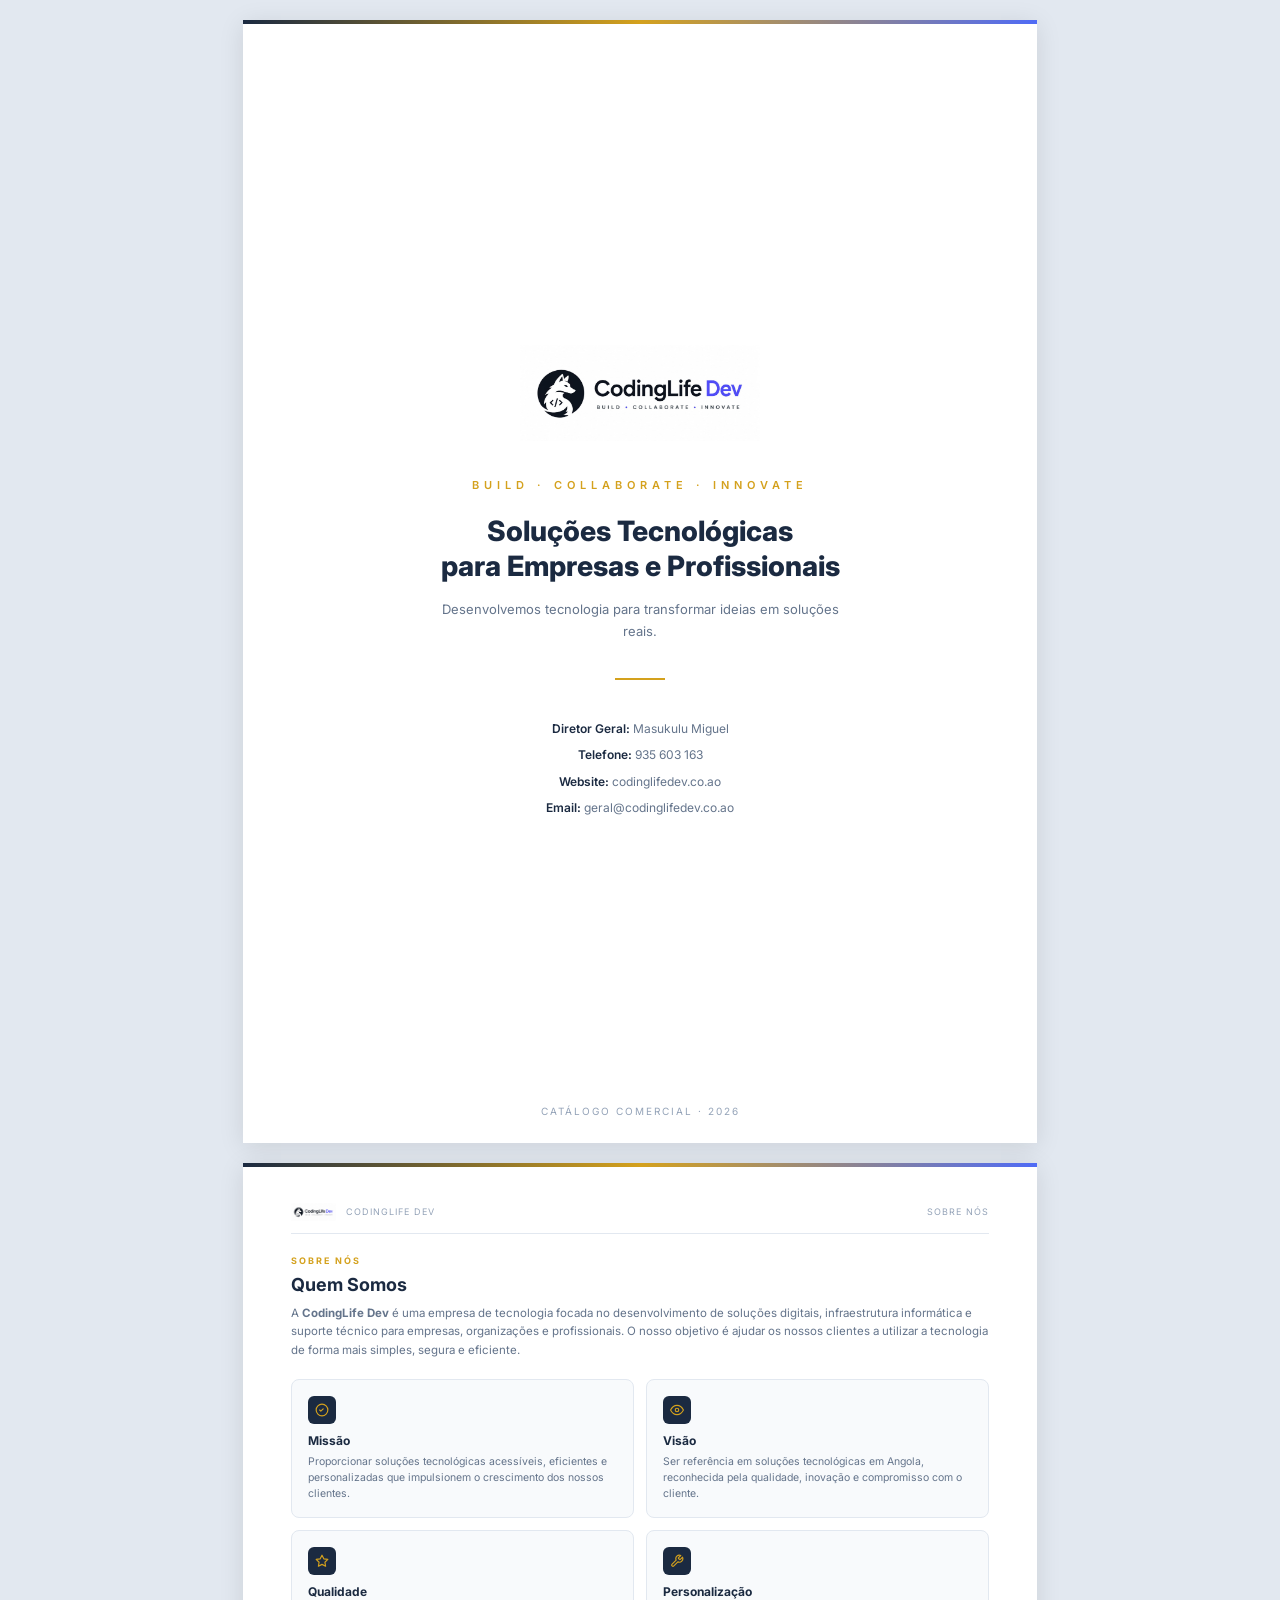
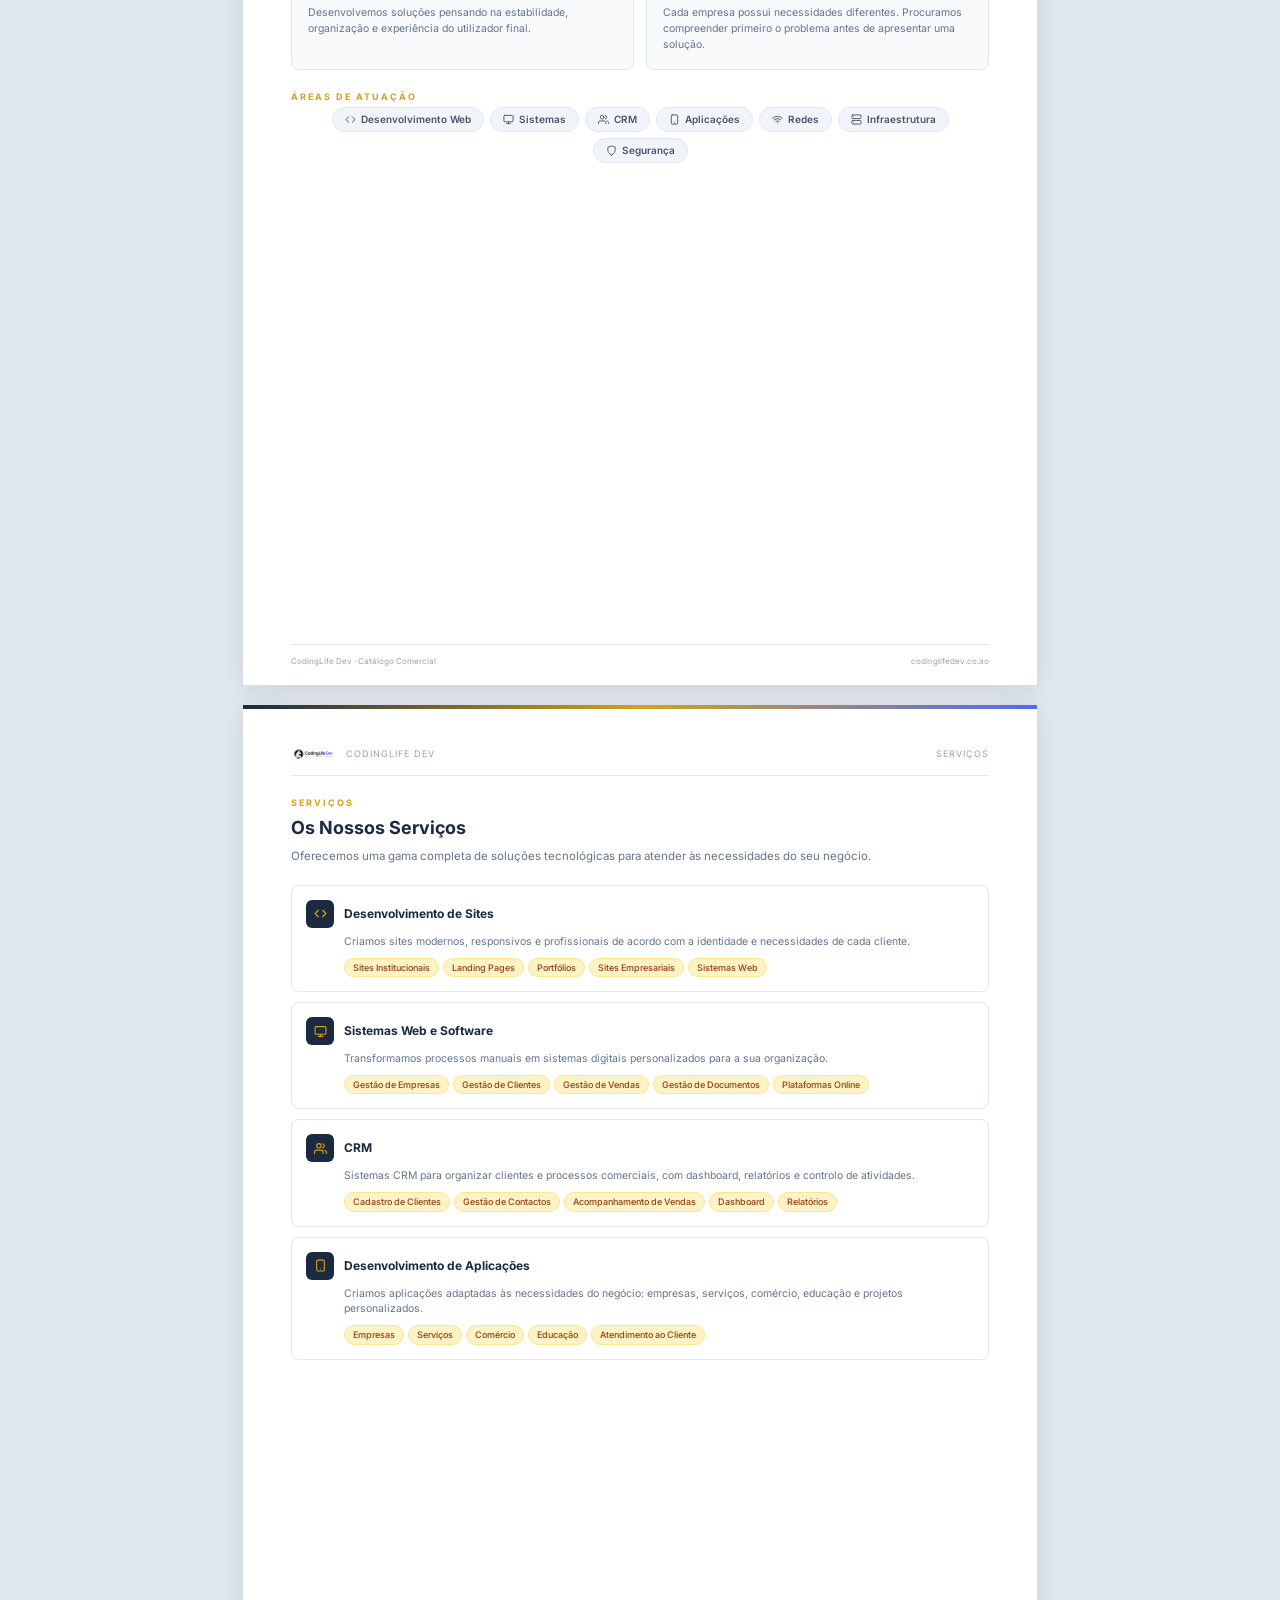
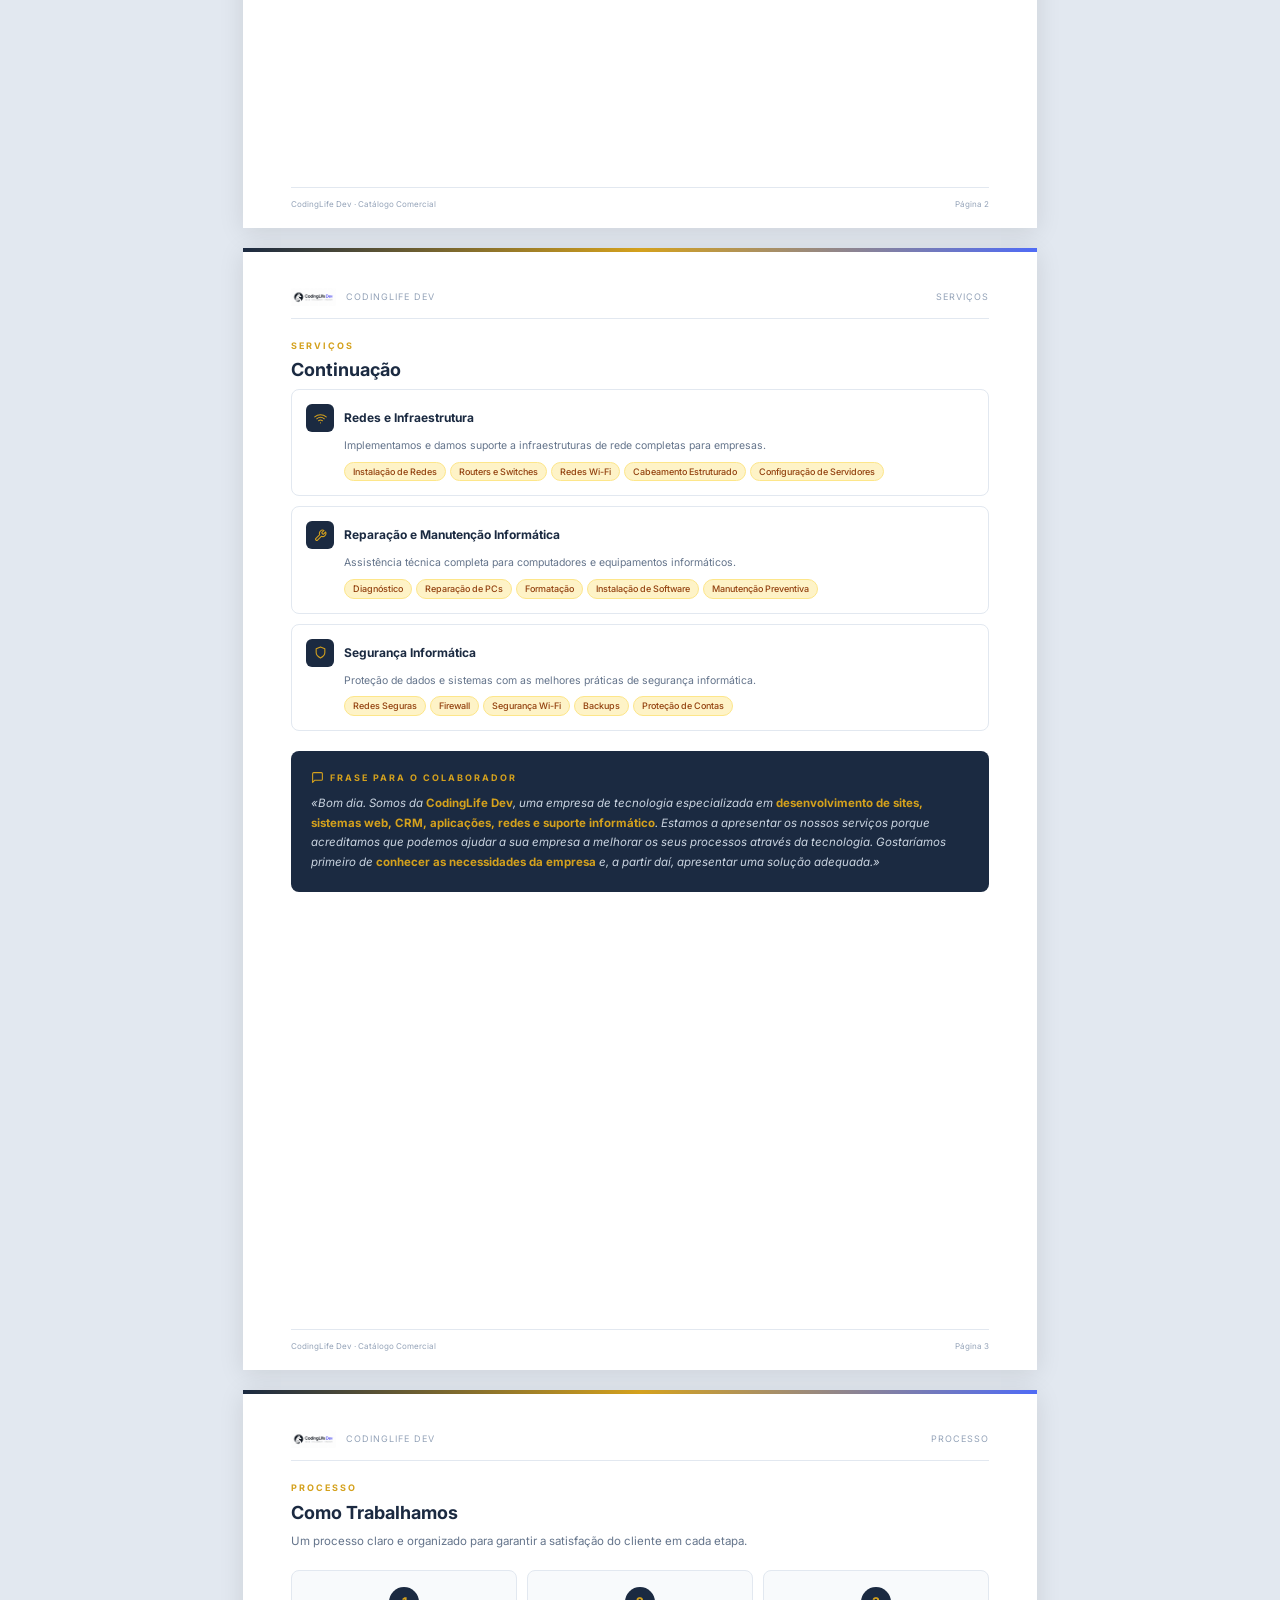
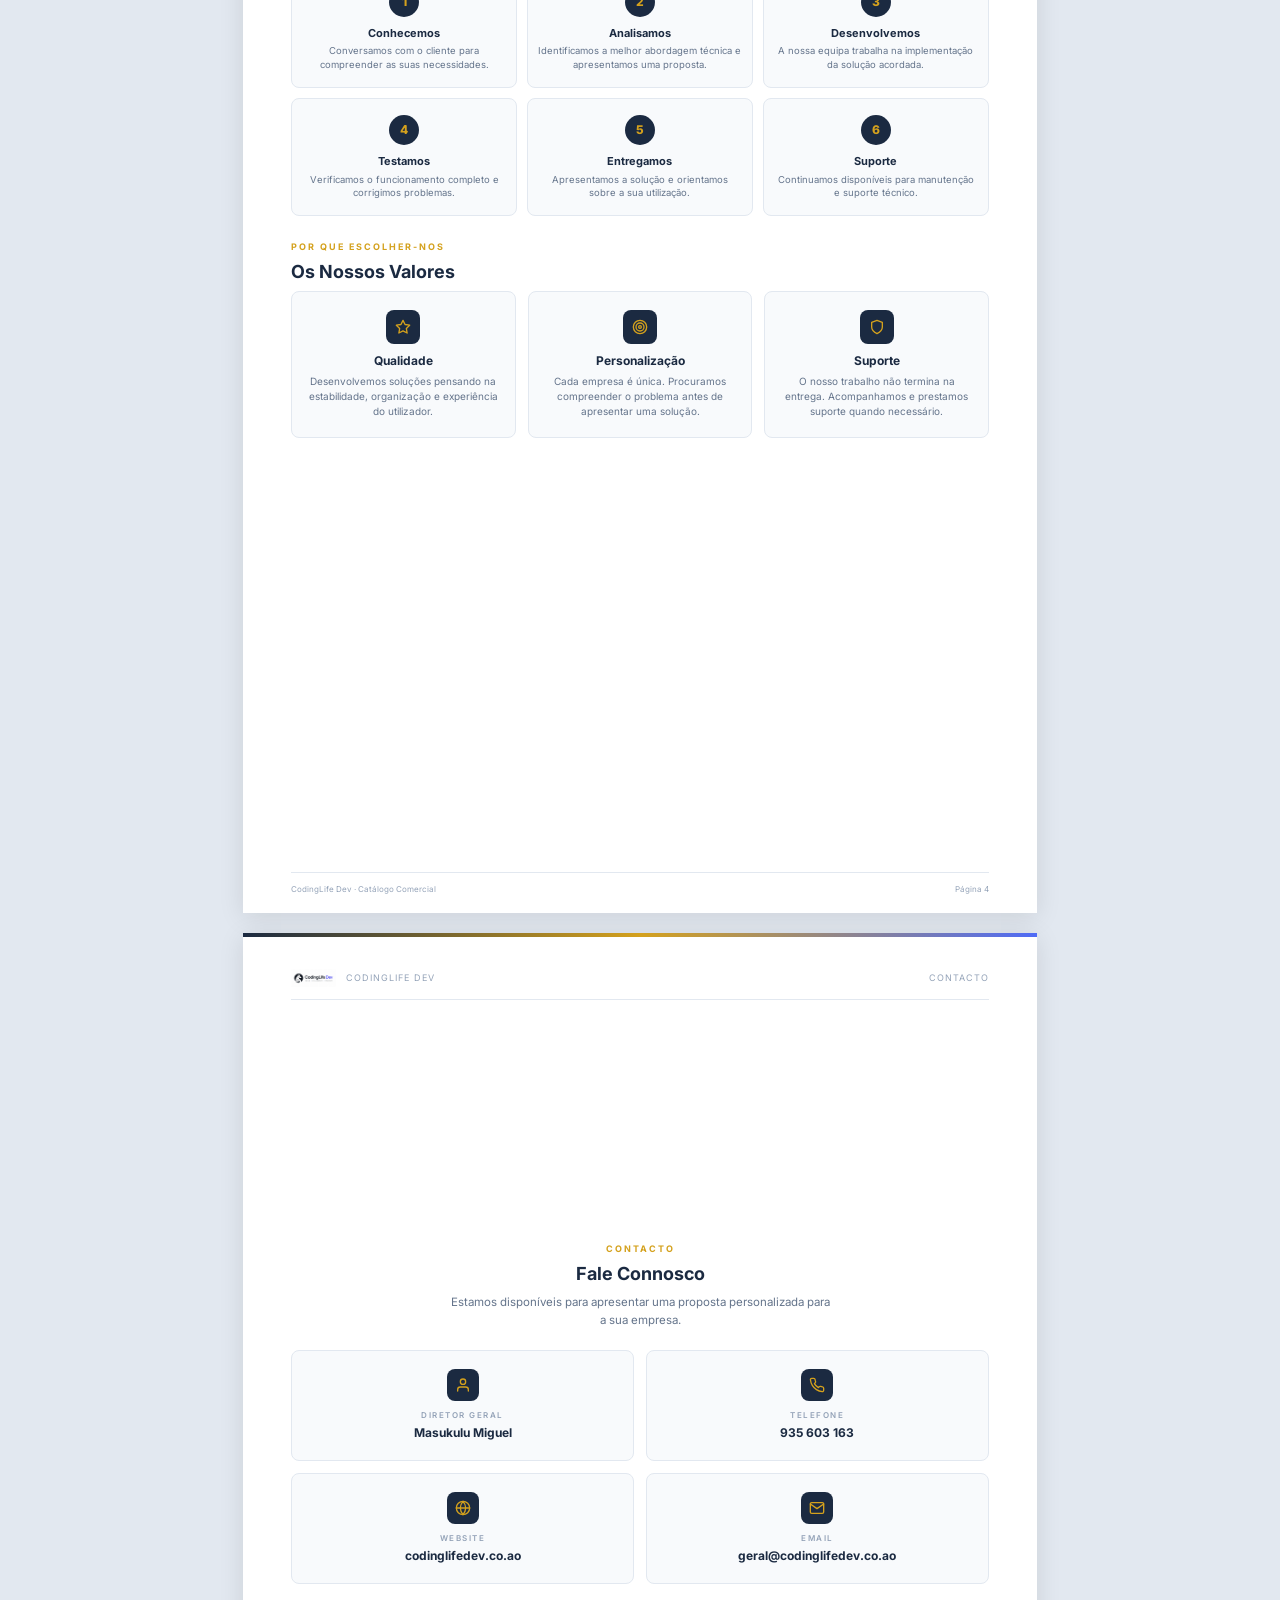
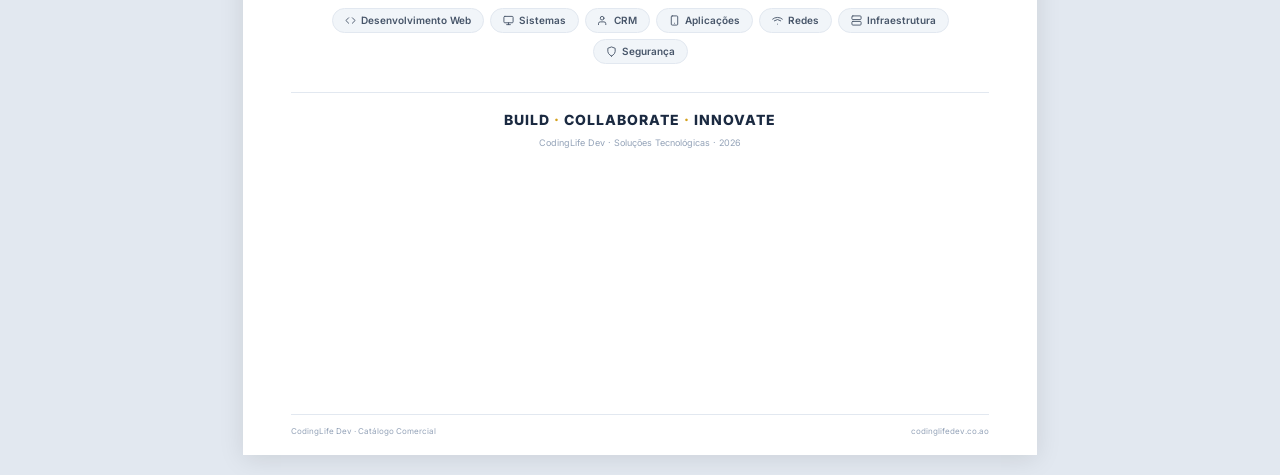
==== commit b503ca45: "fix: update email to geral@codinglifedev.co.ao" ====
--- a/admin/public/catalogo-codinglife.html
+++ b/admin/public/catalogo-codinglife.html
@@ -121,8 +121,8 @@
         <div class="cover-contact">
             <strong>Diretor Geral:</strong> Masukulu Miguel<br>
             <strong>Telefone:</strong> 935 603 163<br>
-            <strong>Website:</strong> codinglife.co.ao<br>
-            <strong>Email:</strong> geral@codinglifede.co.ao
+            <strong>Website:</strong> codinglifedev.co.ao<br>
+            <strong>Email:</strong> geral@codinglifedev.co.ao
         </div>
         <div class="cover-bottom"><p>Catálogo Comercial · 2026</p></div>
     </div>
@@ -178,7 +178,7 @@
             <span class="area-pill"><svg viewBox="0 0 24 24"><path d="M12 22s8-4 8-10V5l-8-3-8 3v7c0 6 8 10 8 10z"/></svg> Segurança</span>
         </div>
 
-        <div class="pg-footer"><span>CodingLife Dev · Catálogo Comercial</span><span>codinglife.co.ao</span></div>
+        <div class="pg-footer"><span>CodingLife Dev · Catálogo Comercial</span><span>codinglifedev.co.ao</span></div>
     </div>
 </div>
 
@@ -382,12 +382,12 @@
             <div class="c-card">
                 <div class="c-ico"><svg viewBox="0 0 24 24"><circle cx="12" cy="12" r="10"/><line x1="2" y1="12" x2="22" y2="12"/><path d="M12 2a15.3 15.3 0 0 1 4 10 15.3 15.3 0 0 1-4 10 15.3 15.3 0 0 1-4-10 15.3 15.3 0 0 1 4-10z"/></svg></div>
                 <div class="lbl">Website</div>
-                <div class="val"><a href="https://codinglife.co.ao" target="_blank">codinglife.co.ao</a></div>
+                <div class="val"><a href="https://codinglifedev.co.ao" target="_blank">codinglifedev.co.ao</a></div>
             </div>
             <div class="c-card">
                 <div class="c-ico"><svg viewBox="0 0 24 24"><path d="M4 4h16c1.1 0 2 .9 2 2v12c0 1.1-.9 2-2 2H4c-1.1 0-2-.9-2-2V6c0-1.1.9-2 2-2z"/><polyline points="22,6 12,13 2,6"/></svg></div>
                 <div class="lbl">Email</div>
-                <div class="val"><a href="mailto:geral@codinglifede.co.ao">geral@codinglifede.co.ao</a></div>
+                <div class="val"><a href="mailto:geral@codinglifedev.co.ao">geral@codinglifedev.co.ao</a></div>
             </div>
         </div>
 
@@ -408,7 +408,7 @@
             <p style="font-size: 9px; color: #94a3b8; margin-top: 6px;">CodingLife Dev · Soluções Tecnológicas · 2026</p>
         </div>
 
-        <div class="pg-footer"><span>CodingLife Dev · Catálogo Comercial</span><span>codinglife.co.ao</span></div>
+        <div class="pg-footer"><span>CodingLife Dev · Catálogo Comercial</span><span>codinglifedev.co.ao</span></div>
     </div>
 </div>
 
